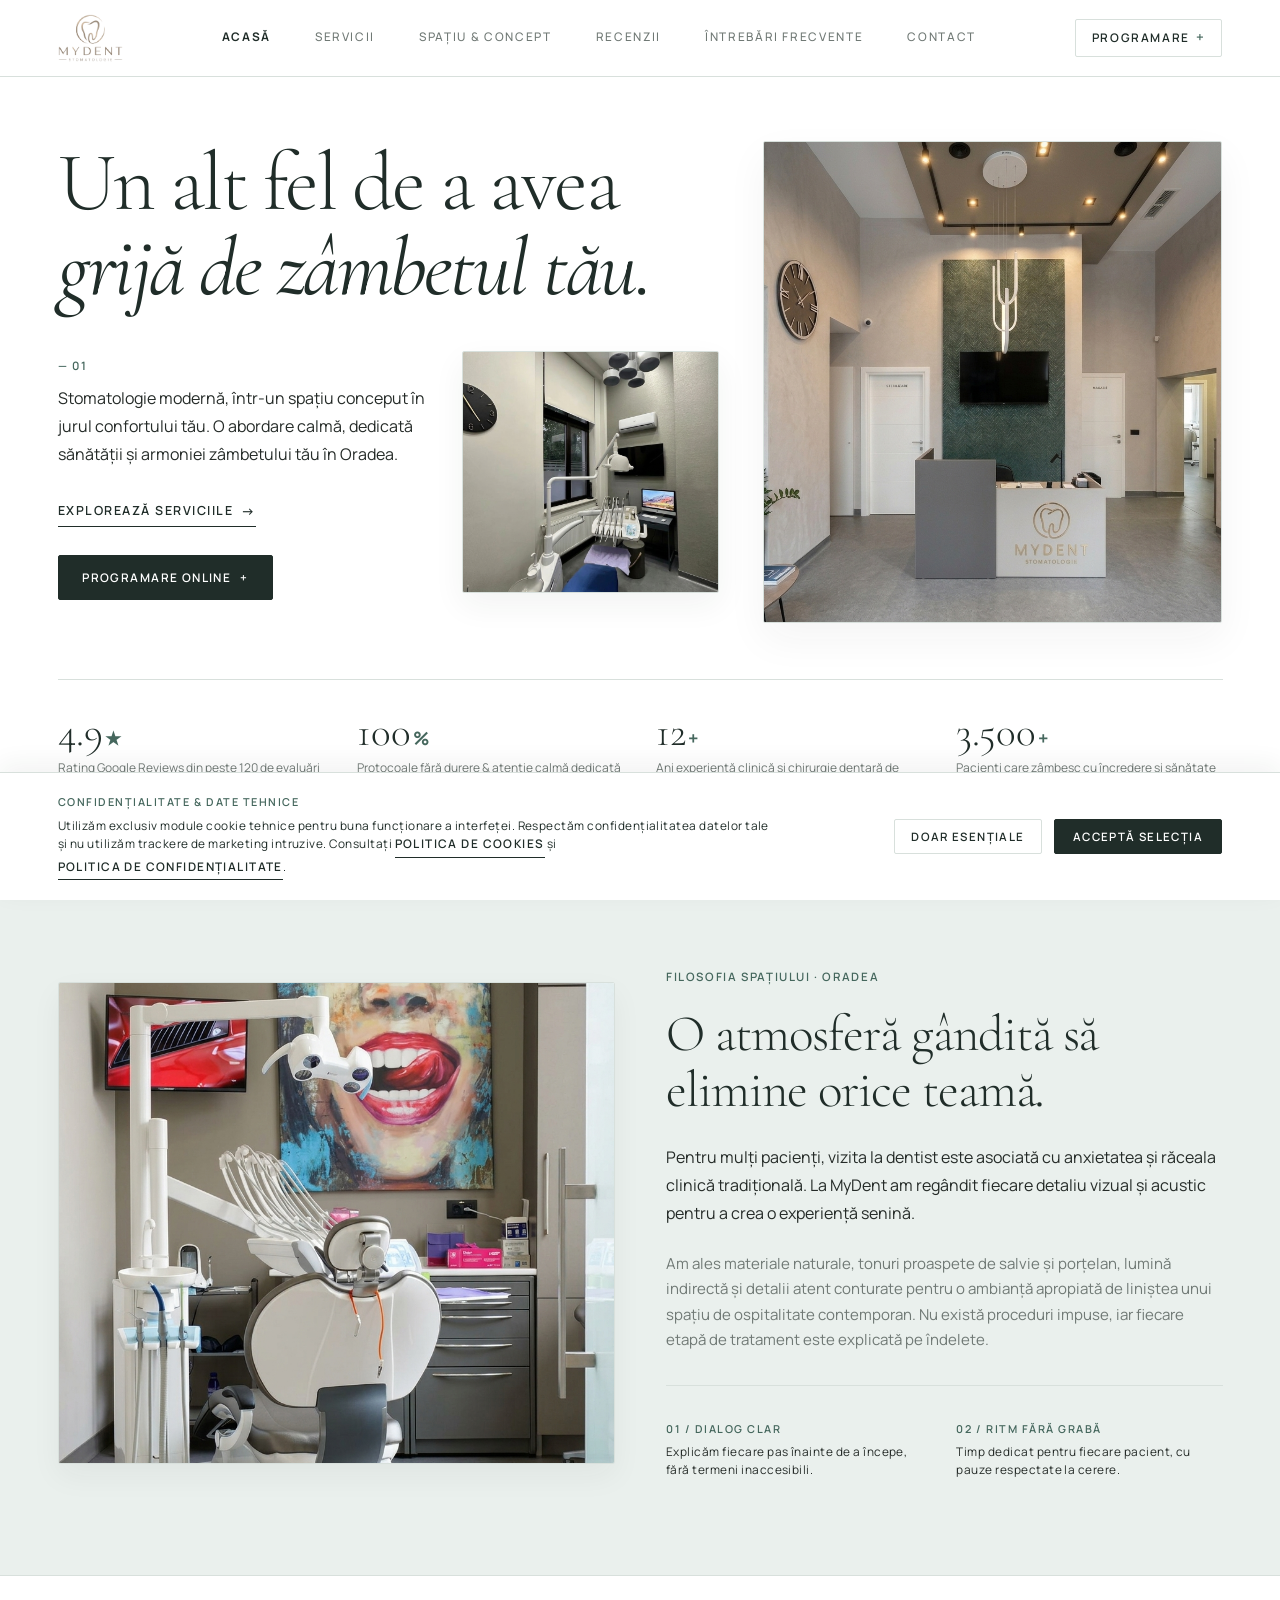
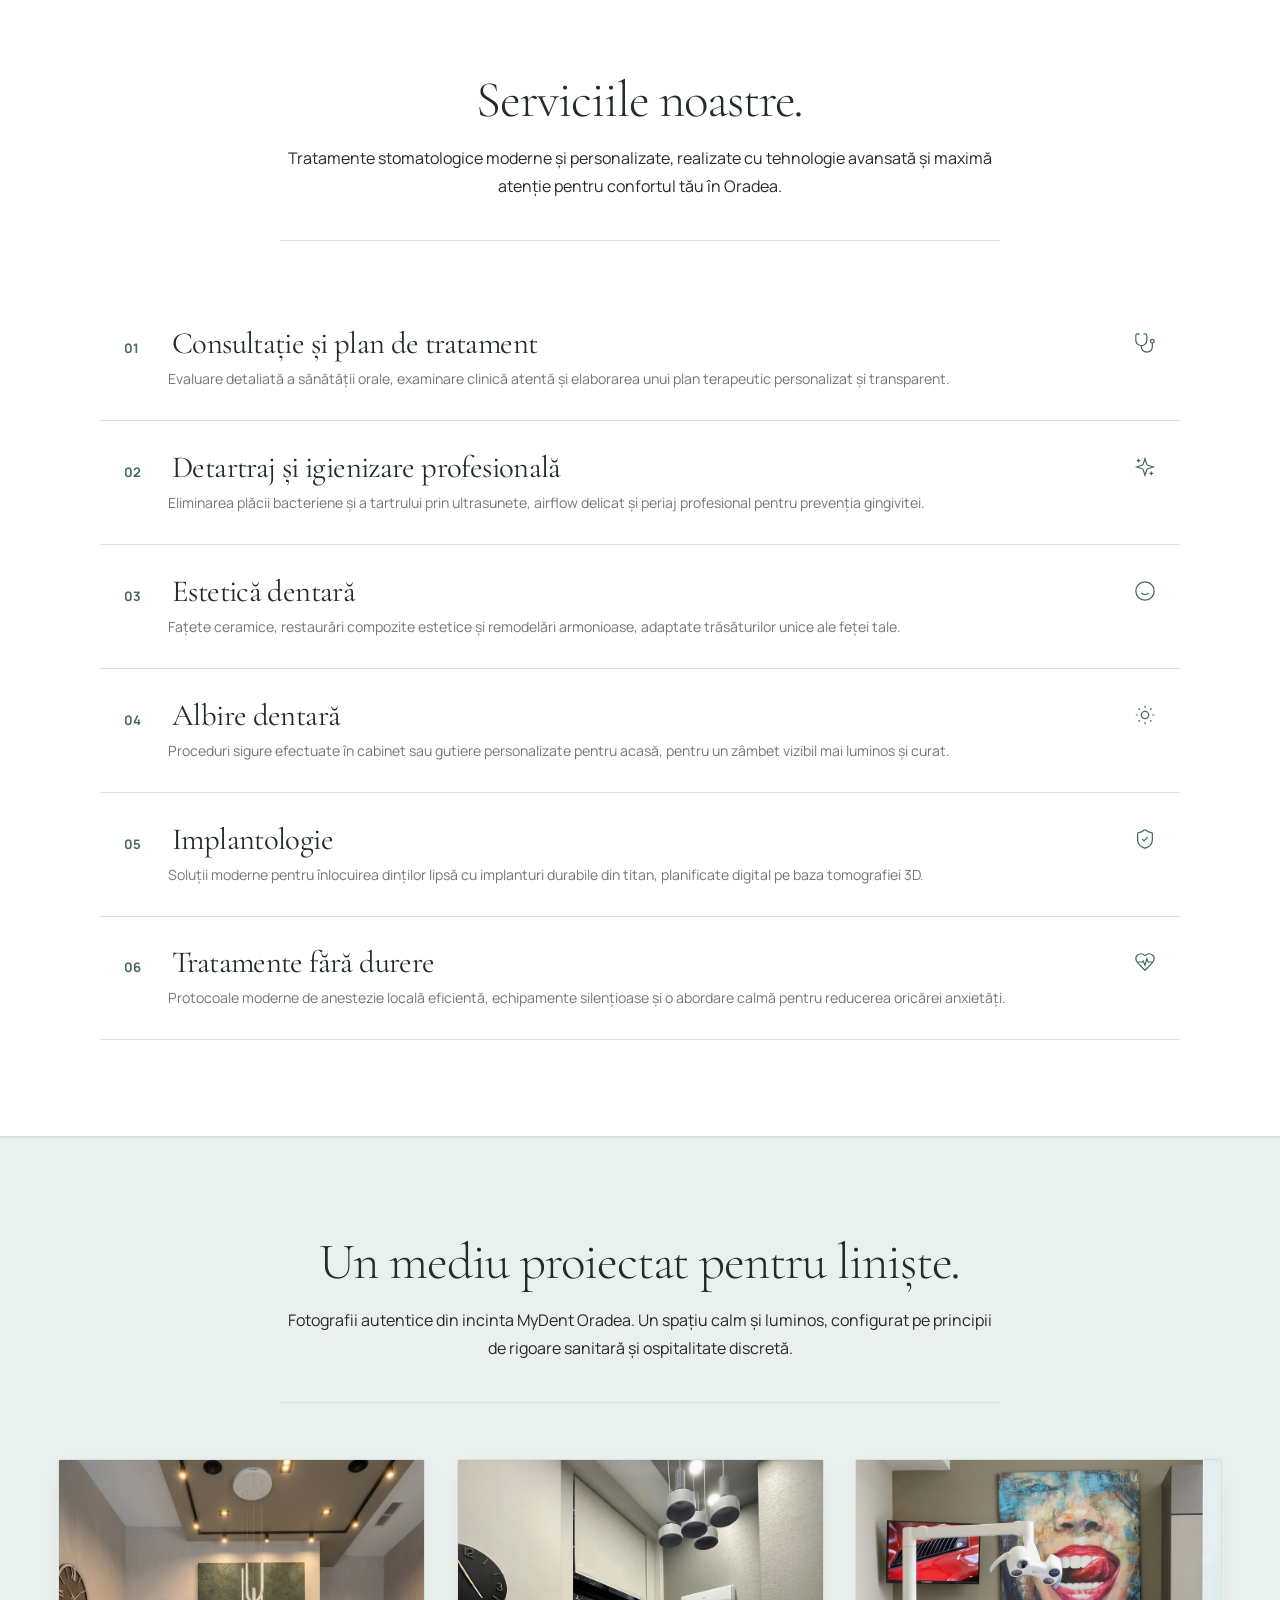
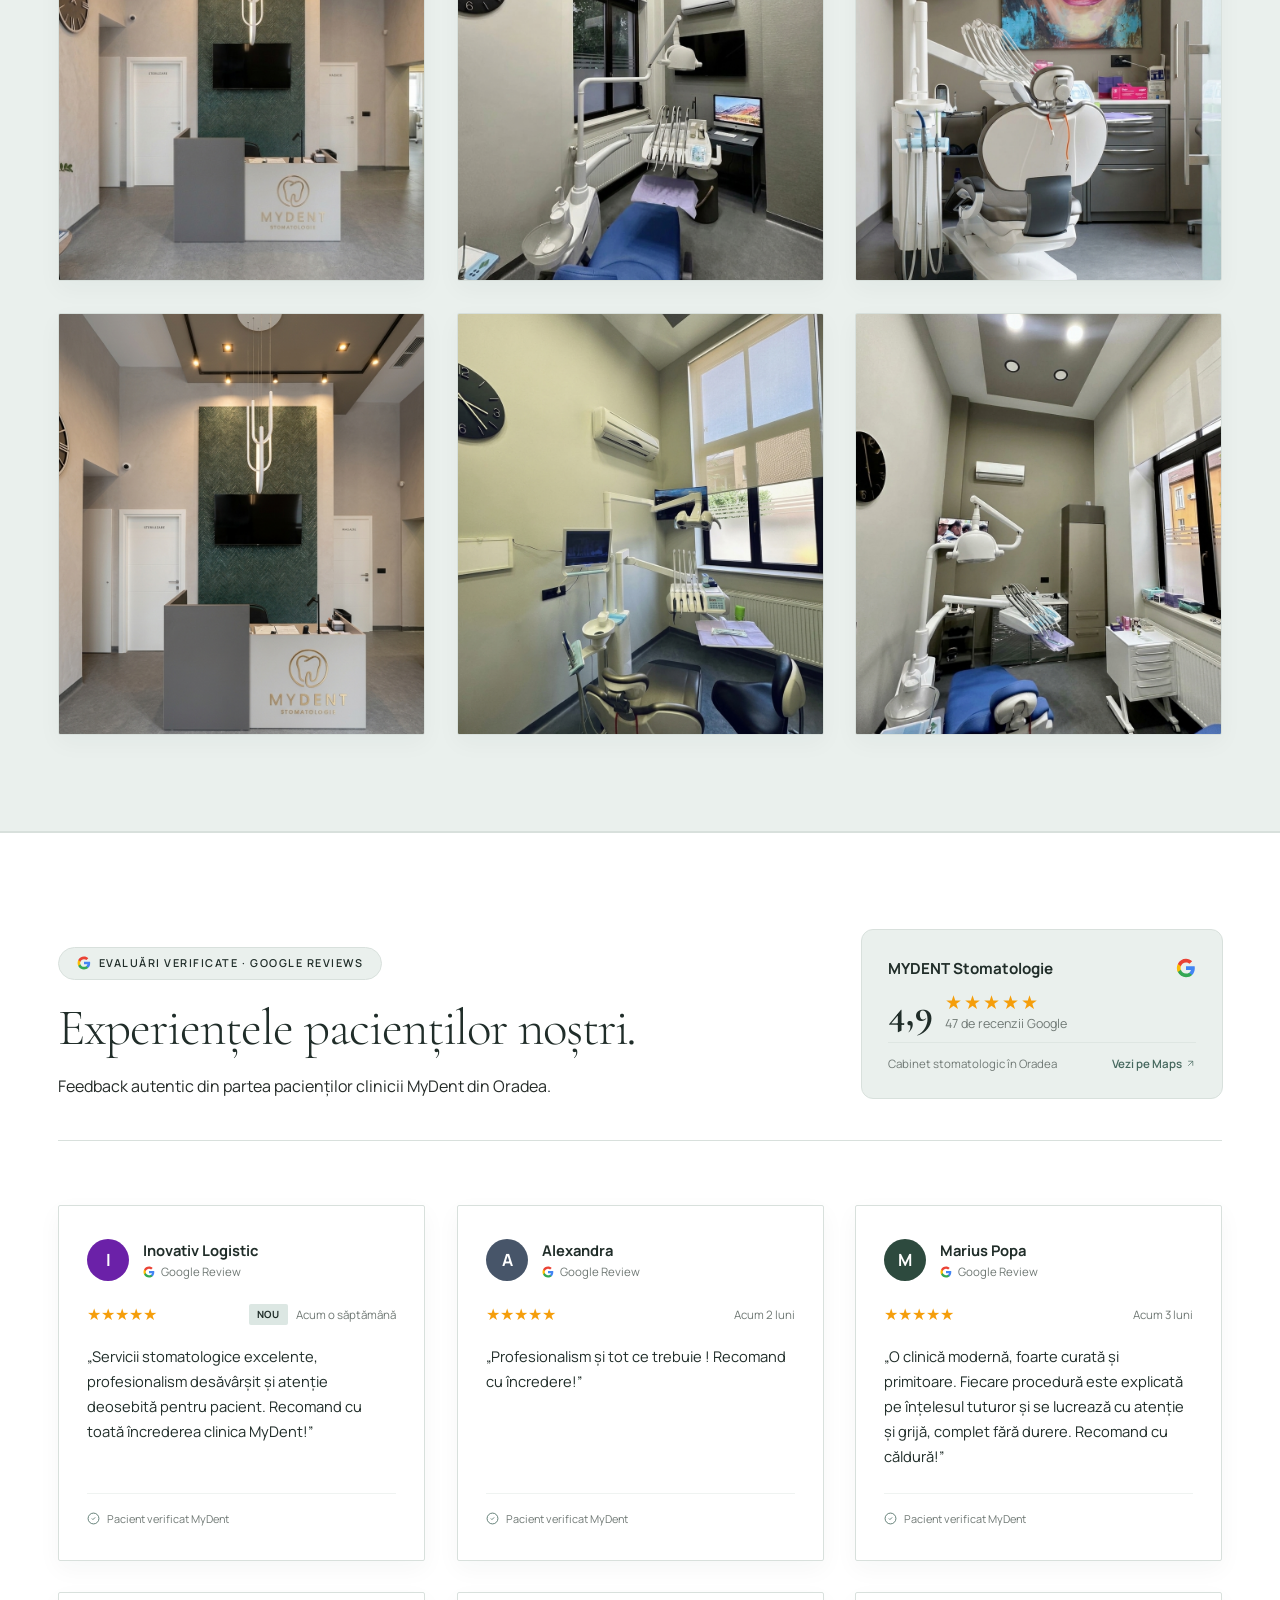
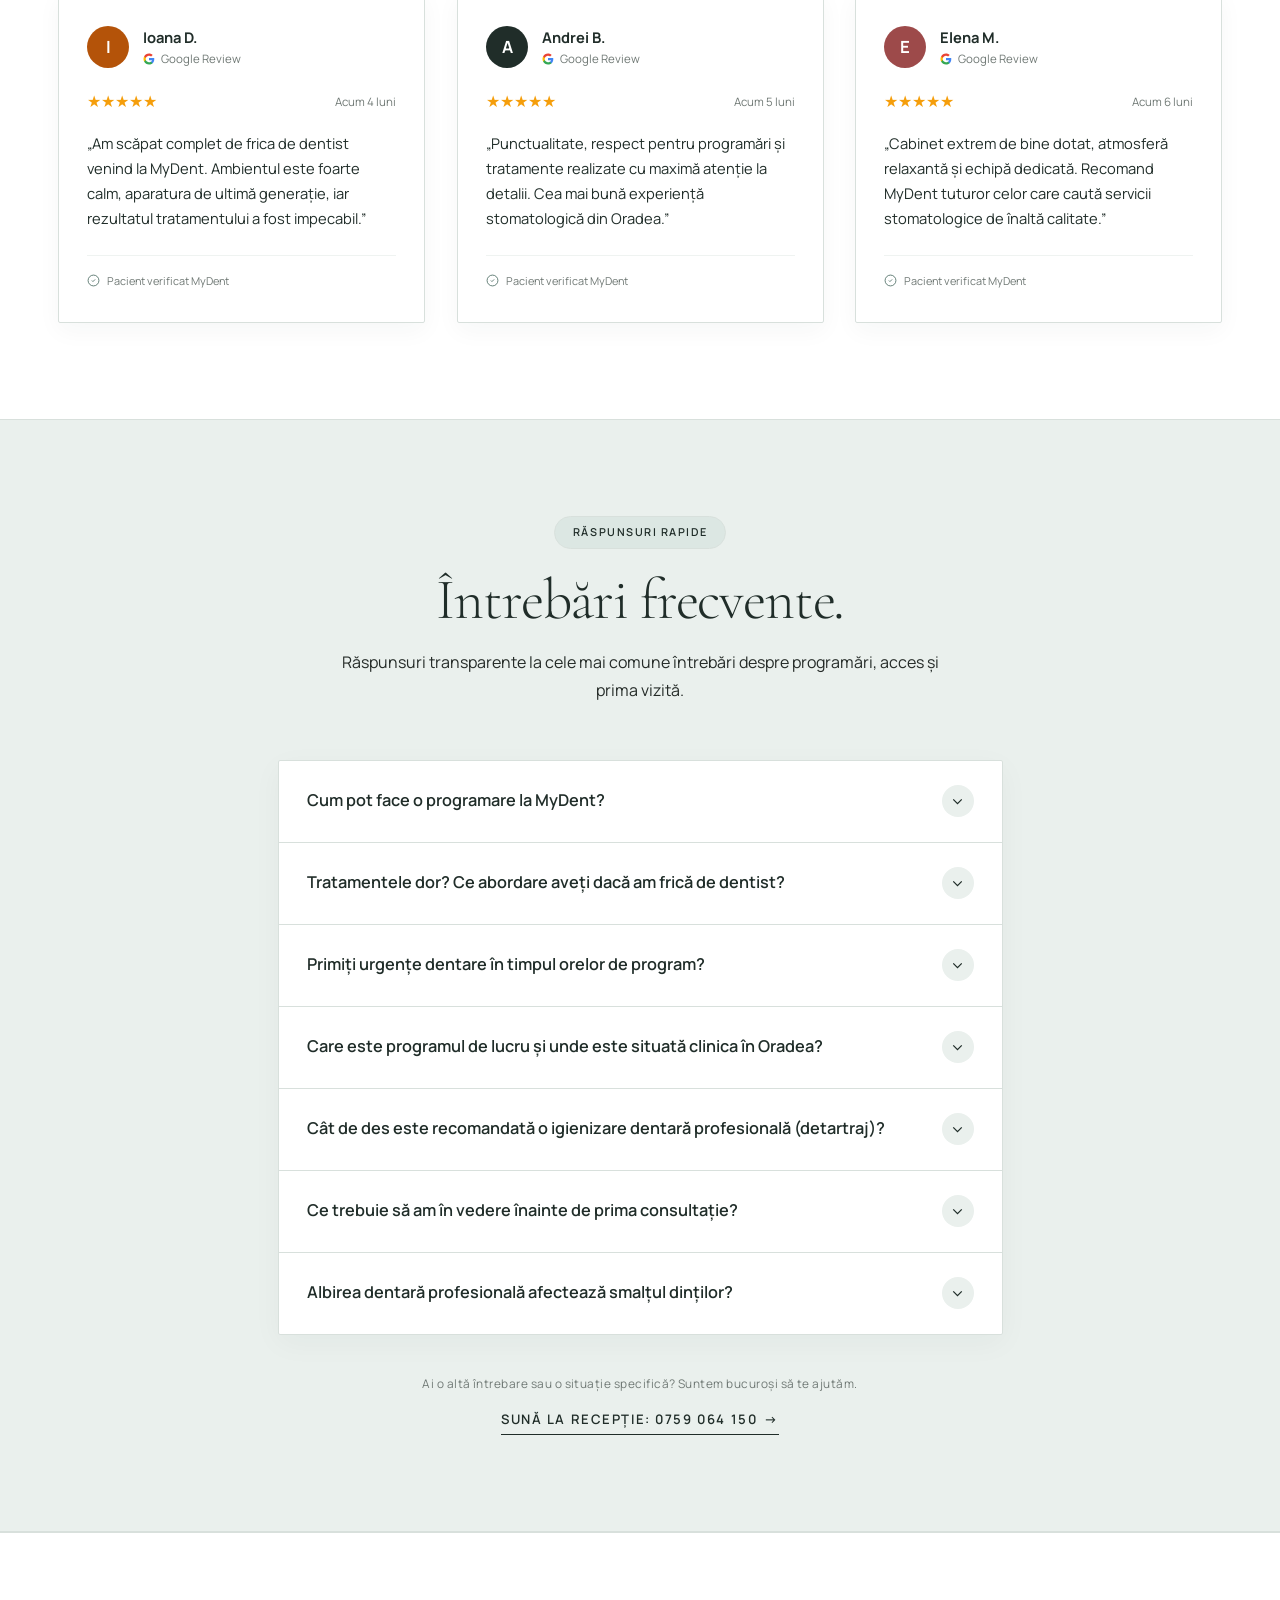
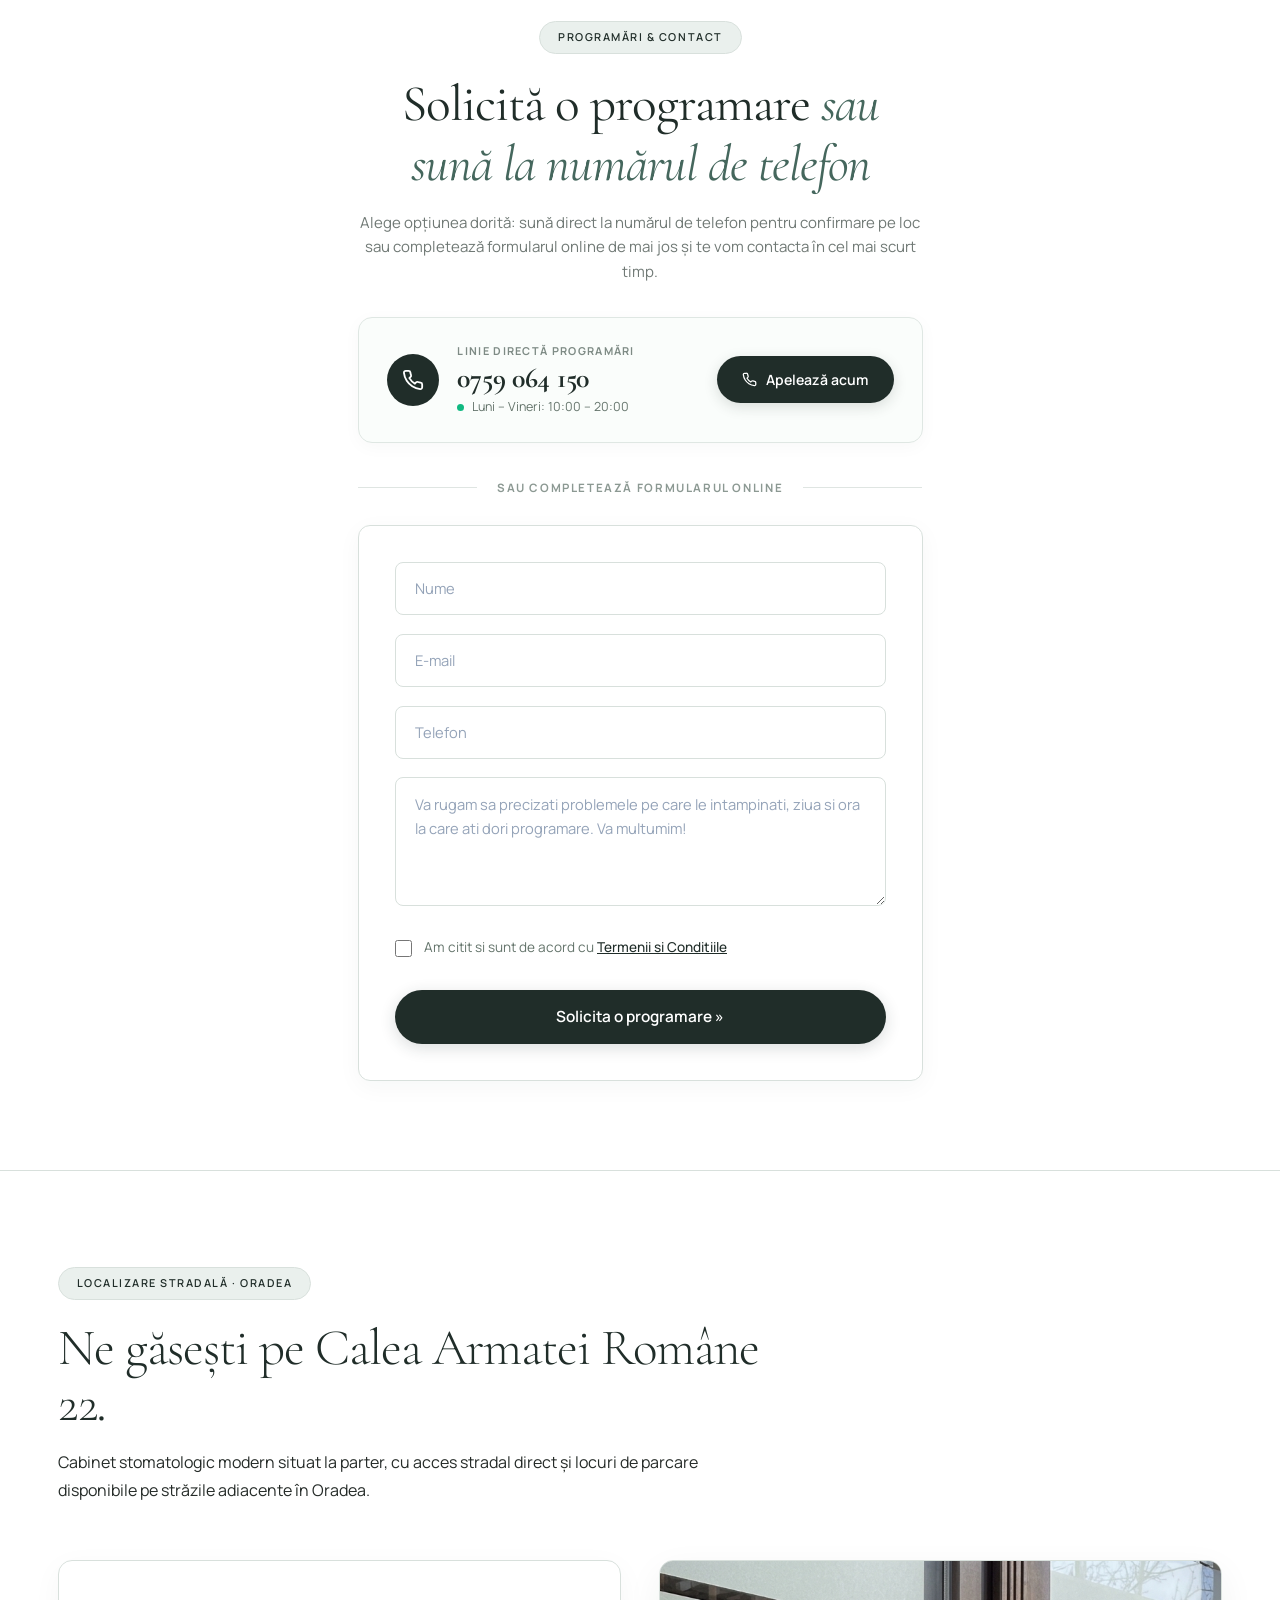
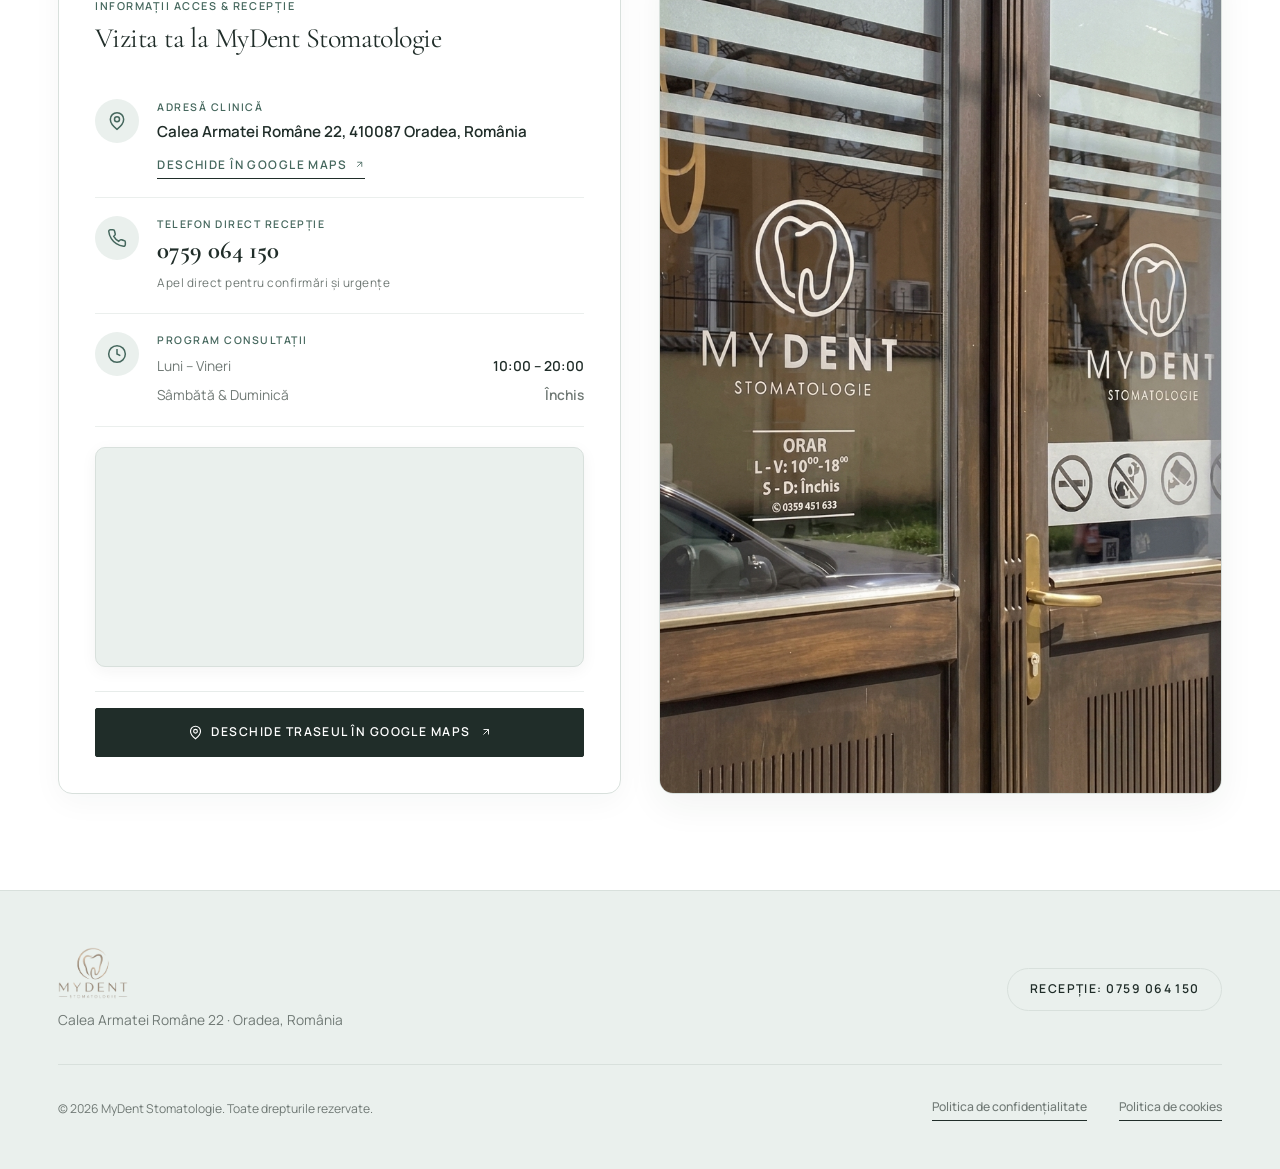
==== index.html @ 9d2255e8 "Initial commit: MyDent Stomatologie Oradea website" ====
<!DOCTYPE html>
<html lang="ro">
  <head>
    <meta charset="UTF-8" />
    <meta name="viewport" content="width=device-width, initial-scale=1.0" />
    <title>MyDent Stomatologie Oradea</title>
    <meta name="description" content="Descoperă serviciile MyDent Stomatologie din Oradea. Consultă informațiile de contact, programul de lucru și solicită o programare într-un spațiu primitor și modern." />
    <meta name="robots" content="index, follow" />
    <link rel="icon" type="image/x-icon" href="favicon.ico?v=5" />
    <link rel="icon" type="image/png" sizes="32x32" href="images/favicon.png?v=5" />
    <link rel="icon" type="image/png" sizes="16x16" href="images/favicon-16x16.png?v=5" />
    <link rel="apple-touch-icon" sizes="180x180" href="images/apple-touch-icon.png?v=5" />
    
    <!-- Open Graph / Meta -->
    <meta property="og:type" content="website" />
    <meta property="og:title" content="MyDent Stomatologie Oradea" />
    <meta property="og:description" content="Descoperă serviciile MyDent Stomatologie din Oradea. Consultă informațiile de contact, programul de lucru și solicită o programare într-un spațiu primitor și modern." />
    <meta property="og:locale" content="ro_RO" />
    <meta property="og:image" content="images/clinic/reception.jpg" />

    <!-- Google Fonts: Cormorant Garamond & Manrope -->
    <link rel="preconnect" href="https://fonts.googleapis.com" />
    <link rel="preconnect" href="https://fonts.gstatic.com" crossorigin />
    <link href="https://fonts.googleapis.com/css2?family=Cormorant+Garamond:ital,wght@0,300;0,400;0,500;0,600;0,700;1,400;1,500;1,600&family=Manrope:wght@300;400;500;600;700;800&display=swap" rel="stylesheet" />

    <!-- Stylesheet -->
    <link rel="stylesheet" href="css/style.css" />

    <!-- LocalBusiness / Dentist Structured Data -->
    <script type="application/ld+json">
    {
      "@context": "https://schema.org",
      "@type": "Dentist",
      "name": "MyDent Stomatologie",
      "description": "Cabinet stomatologic în Oradea dedicat îngrijirii atente a sănătății dentare într-un spațiu modern și primitor.",
      "image": "images/clinic/reception.jpg",
      "telephone": "+40759064150",
      "address": {
        "@type": "PostalAddress",
        "streetAddress": "Calea Armatei Române 22",
        "addressLocality": "Oradea",
        "postalCode": "410087",
        "addressCountry": "RO"
      },
      "geo": {
        "@type": "GeoCoordinates",
        "latitude": "47.0515",
        "longitude": "21.9288"
      },
      "openingHoursSpecification": [
        {
          "@type": "OpeningHoursSpecification",
          "dayOfWeek": ["Monday", "Tuesday", "Wednesday", "Thursday", "Friday"],
          "opens": "10:00",
          "closes": "18:00"
        }
      ],
      "priceRange": "$$"
    }
    </script>
  </head>
  <body>
    <!-- Site Header -->
    <header class="site-header">
      <div id="scrollProgressBar" class="scroll-progress-bar" aria-hidden="true"></div>
      <div class="container header-container">
        <!-- Logo -->
        <a href="#top" style="display: flex; align-items: center; text-decoration: none;" aria-label="MyDent Stomatologie Oradea - Acasă">
          <img src="images/mydent-logo.png" alt="MyDent Stomatologie Oradea" class="header-brand-logo" />
        </a>

        <!-- Desktop Nav -->
        <nav class="desktop-nav" aria-label="Navigare principală">
          <a href="#top" class="editorial-nav-item active">Acasă</a>
          <a href="#servicii" class="editorial-nav-item">Servicii</a>
          <a href="#concept" class="editorial-nav-item">Spațiu &amp; Concept</a>
          <a href="#recenzii" class="editorial-nav-item">Recenzii</a>
          <a href="#faq" class="editorial-nav-item">Întrebări Frecvente</a>
          <a href="#contact" class="editorial-nav-item">Contact</a>
        </nav>

        <!-- Right Header CTA & Mobile Button -->
        <div style="display: flex; align-items: center; gap: 0.85rem;">
          <a href="#programare" class="btn-nav-enquire desktop-enquire-btn">
            <span>Programare</span>
            <span style="font-size: 0.85rem; line-height: 1; color: var(--color-primary-accent);">+</span>
          </a>

          <button type="button" class="mobile-toggle" id="mobileToggleBtn" aria-expanded="false" aria-label="Deschide meniul principal">
            <svg class="icon-menu" width="20" height="20" viewBox="0 0 24 24" fill="none" stroke="currentColor" stroke-width="1.5"><line x1="4" x2="20" y1="12" y2="12"/><line x1="4" x2="20" y1="6" y2="6"/><line x1="4" x2="20" y1="18" y2="18"/></svg>
            <svg class="icon-close" width="20" height="20" viewBox="0 0 24 24" fill="none" stroke="currentColor" stroke-width="1.5" style="display: none;"><path d="M18 6 6 18"/><path d="m6 6 12 12"/></svg>
          </button>
        </div>
      </div>
    </header>

    <!-- Mobile Drawer -->
    <div class="mobile-drawer" id="mobileDrawer" role="dialog" aria-modal="true" aria-label="Meniu de navigare">
      <div style="display: flex; flex-direction: column;">
        <span class="editorial-label" style="margin-bottom: 1.5rem;">INDEX NAVIGARE · MYDENT</span>
        <a href="#top" class="mobile-drawer-link active">Acasă</a>
        <a href="#servicii" class="mobile-drawer-link">Servicii</a>
        <a href="#concept" class="mobile-drawer-link">Spațiu &amp; Concept</a>
        <a href="#recenzii" class="mobile-drawer-link">Recenzii</a>
        <a href="#faq" class="mobile-drawer-link">Întrebări Frecvente</a>
        <a href="#contact" class="mobile-drawer-link">Contact</a>
      </div>

      <div style="display: flex; flex-direction: column; gap: 1.25rem; padding-top: 2rem; border-top: 1px solid var(--color-borders);">
        <a href="#programare" class="btn-editorial-primary" style="width: 100%; text-align: center;">
          <span>Solicită o programare</span>
          <span>+</span>
        </a>

        <div style="display: flex; flex-direction: column; gap: 0.35rem; font-size: 0.82rem;">
          <div style="color: var(--color-text-secondary); text-transform: uppercase; font-size: 0.68rem; letter-spacing: 0.12em;">Recepție Oradea</div>
          <a href="tel:+40759064150" style="font-weight: 600; color: var(--color-forest-charcoal); text-decoration: none;">0759 064 150</a>
          <div style="color: var(--color-text-secondary);">Calea Armatei Române 22, 410087 Oradea, România</div>
        </div>
      </div>
    </div>

    <!-- Main Content -->
    <main>
      <!-- =========================================================================
           1. UNCONVENTIONAL EDITORIAL HERO (SAGE & PORCELAIN)
           ========================================================================= -->
      <section id="top" style="background-color: var(--color-white); position: relative; padding-top: clamp(2.5rem, 5vw, 4.5rem); padding-bottom: clamp(3.5rem, 6vw, 6rem); border-bottom: 1px solid var(--color-borders); overflow: hidden;">
        <div class="container" style="position: relative;">
          <div style="display: grid; grid-template-columns: repeat(12, 1fr); gap: clamp(1.5rem, 3.5vw, 3.5rem); align-items: start; position: relative;">
            
            <!-- Left 7 Columns -->
            <div style="grid-column: span 7; display: flex; flex-direction: column; z-index: 2;" class="hero-left-editorial reveal-init">
              <h1 class="editorial-hero-title" style="margin-bottom: 2.5rem; max-width: 720px;">
                Un alt fel de a avea<br />
                <em>grijă de zâmbetul tău.</em>
              </h1>

              <div style="display: grid; grid-template-columns: repeat(12, 1fr); gap: 2rem; align-items: start;" class="hero-lower-split">
                <div style="grid-column: span 7;" class="hero-supporting-text">
                  <div class="editorial-label" style="margin-bottom: 0.6rem;">— 01</div>
                  <p class="lead-editorial" style="margin-bottom: 2rem; font-size: 1rem; line-height: 1.75;">
                    Stomatologie modernă, într-un spațiu conceput în jurul confortului tău. O abordare calmă, dedicată sănătății și armoniei zâmbetului tău în Oradea.
                  </p>

                  <div style="display: flex; align-items: center; gap: 1.75rem; flex-wrap: wrap;">
                    <a href="#servicii" class="editorial-link">
                      <span>Explorează serviciile</span>
                      <span style="font-size: 0.85rem;">→</span>
                    </a>

                    <a href="#programare" class="btn-editorial-primary" style="font-size: 0.74rem; padding: 0.75rem 1.45rem;">
                      <span>Programare online</span>
                      <span>+</span>
                    </a>
                  </div>
                </div>

                <div style="grid-column: span 5;" class="hero-overlapping-photo">
                  <div style="border: 1px solid var(--color-borders); background-color: var(--color-white); overflow: hidden; box-shadow: 0 12px 32px rgba(32, 45, 41, 0.06); border-radius: 2px;">
                    <img src="images/clinic/treatment_pendant.jpg" alt="Detaliu arhitectural cabinet MyDent Oradea" style="width: 100%; height: 240px; object-fit: cover; display: block;" />
                  </div>
                </div>
              </div>
            </div>

            <!-- Right 5 Columns -->
            <div style="grid-column: span 5; position: relative;" class="hero-right-editorial reveal-init stagger-2">
              <div style="border: 1px solid var(--color-borders); background-color: var(--color-white); overflow: hidden; box-shadow: 0 16px 40px rgba(32, 45, 41, 0.05); border-radius: 2px;">
                <img src="images/clinic/reception.jpg" alt="Recepția reală a clinicii MyDent Stomatologie Oradea cu sigla 3D aurie" class="hero-reception-img" style="width: 100%; height: 480px; object-fit: cover; display: block;" />
              </div>
            </div>

          </div>

          <!-- Smart Live Metrics Strip -->
          <div class="hero-stats-strip reveal-init stagger-3">
            <div class="stat-item-box">
              <div class="stat-number-display">
                <span data-counter-target="4.9">0.0</span>
                <span class="stat-suffix">★</span>
              </div>
              <div class="stat-caption-text">Rating Google Reviews din peste 120 de evaluări verificate</div>
            </div>

            <div class="stat-item-box">
              <div class="stat-number-display">
                <span data-counter-target="100">0</span>
                <span class="stat-suffix">%</span>
              </div>
              <div class="stat-caption-text">Protocoale fără durere &amp; atenție calmă dedicată fiecărui pacient</div>
            </div>

            <div class="stat-item-box">
              <div class="stat-number-display">
                <span data-counter-target="12">0</span>
                <span class="stat-suffix">+</span>
              </div>
              <div class="stat-caption-text">Ani experiență clinică și chirurgie dentară de precizie</div>
            </div>

            <div class="stat-item-box">
              <div class="stat-number-display">
                <span data-counter-target="3500">0</span>
                <span class="stat-suffix">+</span>
              </div>
              <div class="stat-caption-text">Pacienți care zâmbesc cu încredere și sănătate în Oradea</div>
            </div>
          </div>
        </div>
      </section>

      <!-- =========================================================================
           2. CLINIC STORY (CONTRASTING PALE SAGE SECTION #EAF0ED)
           ========================================================================= -->
      <section id="concept" style="background-color: var(--color-sec-bg); padding: 6rem 0; border-bottom: 1px solid var(--color-borders); position: relative;">
        <div class="container">
          <div style="display: grid; grid-template-columns: repeat(12, 1fr); gap: clamp(2rem, 4vw, 4rem); align-items: center;">
            
            <!-- Left 6 Columns -->
            <div style="grid-column: span 6; position: relative;" class="story-left-img reveal-init">
              <div style="border: 1px solid var(--color-borders); background-color: var(--color-white); overflow: hidden; box-shadow: 0 12px 30px rgba(32, 45, 41, 0.05); border-radius: 2px;">
                <img src="images/clinic/treatment_art.jpg" alt="Cabinet stomatologic MyDent cu tablou pop-art și fotoliu modern" style="width: 100%; height: 480px; object-fit: cover; display: block;" />
              </div>
            </div>

            <!-- Right 6 Columns -->
            <div style="grid-column: span 6;" class="story-right-text reveal-init stagger-2">
              <span class="editorial-label" style="margin-bottom: 1.25rem; display: block;">FILOSOFIA SPAȚIULUI · ORADEA</span>
              <h2 class="headline-section" style="margin-bottom: 1.5rem; max-width: 540px;">
                O atmosferă gândită să elimine orice teamă<em>.</em>
              </h2>

              <p class="lead-editorial" style="line-height: 1.75; margin-bottom: 1.5rem; color: var(--color-text-main);">
                Pentru mulți pacienți, vizita la dentist este asociată cu anxietatea și răceala clinică tradițională. La MyDent am regândit fiecare detaliu vizual și acustic pentru a crea o experiență senină.
              </p>

              <p class="body-editorial" style="margin-bottom: 2rem;">
                Am ales materiale naturale, tonuri proaspete de salvie și porțelan, lumină indirectă și detalii atent conturate pentru o ambianță apropiată de liniștea unui spațiu de ospitalitate contemporan. Nu există proceduri impuse, iar fiecare etapă de tratament este explicată pe îndelete.
              </p>

              <div class="story-facts-grid" style="display: grid; grid-template-columns: repeat(2, 1fr); gap: 1.5rem; padding-top: 1.75rem; border-top: 1px solid var(--color-borders);">
                <div>
                  <div class="editorial-label" style="font-size: 0.68rem; margin-bottom: 0.35rem;">01 / DIALOG CLAR</div>
                  <p class="caption-editorial" style="margin: 0; color: var(--color-text-main);">Explicăm fiecare pas înainte de a începe, fără termeni inaccesibili.</p>
                </div>
                <div>
                  <div class="editorial-label" style="font-size: 0.68rem; margin-bottom: 0.35rem;">02 / RITM FĂRĂ GRABĂ</div>
                  <p class="caption-editorial" style="margin: 0; color: var(--color-text-main);">Timp dedicat pentru fiecare pacient, cu pauze respectate la cerere.</p>
                </div>
              </div>
            </div>

          </div>
        </div>
      </section>

      <!-- =========================================================================
           3. SERVICES SECTION (CONTRASTING PURE WHITE SECTION #FFFFFF)
           ========================================================================= -->
      <section id="servicii" style="background-color: var(--color-white); padding: 6rem 0; border-bottom: 1px solid var(--color-borders);">
        <div class="container">
          <div style="max-width: 720px; margin: 0 auto 3.5rem auto; textAlign: center; padding-bottom: 2.5rem; border-bottom: 1px solid var(--color-borders); text-align: center;" class="reveal-init">
            <h2 class="headline-section" style="margin-bottom: 1rem;">
              Serviciile noastre<em>.</em>
            </h2>
            <p class="lead-editorial" style="margin: 0 auto; color: var(--color-text-main);">
              Tratamente stomatologice moderne și personalizate, realizate cu tehnologie avansată și maximă atenție pentru confortul tău în Oradea.
            </p>
          </div>

          <div style="width: 100%; max-width: 1080px; margin: 0 auto; display: flex; flex-direction: column;">
            
            <!-- Service 01 -->
            <a href="#programare" onclick="selectService('Consultație și plan de tratament')" class="editorial-service-row reveal-init stagger-1">
              <div style="display: flex; align-items: center; justify-content: space-between; gap: 1rem; margin-bottom: 0.45rem;">
                <div style="display: flex; align-items: baseline; gap: clamp(0.85rem, 2vw, 1.5rem); flex-wrap: wrap;">
                  <span style="font-family: var(--font-sans); font-size: 0.82rem; font-weight: 700; color: var(--color-primary-accent); min-width: 24px;">01</span>
                  <h3 style="font-family: var(--font-serif); font-size: clamp(1.35rem, 2.4vw, 1.95rem); font-weight: 400; color: var(--color-forest-charcoal); margin: 0;">Consultație și plan de tratament</h3>
                </div>
                <div class="service-row-icon">
                  <svg width="22" height="22" viewBox="0 0 24 24" fill="none" stroke="currentColor" stroke-width="1.35"><path d="M4.8 2.3A.3.3 0 1 0 5 2H4a2 2 0 0 0-2 2v5a6 6 0 0 0 6 6v0a6 6 0 0 0 6-6V4a2 2 0 0 0-2-2h-1a.2.2 0 1 0 .3.3"/><path d="M8 15v1a6 6 0 0 0 6 6v0a6 6 0 0 0 6-6v-4"/><circle cx="20" cy="10" r="2"/></svg>
                </div>
              </div>
              <div style="padding-left: clamp(1.75rem, 3.5vw, 2.75rem);">
                <p class="body-editorial" style="font-size: clamp(0.86rem, 1.1vw, 0.94rem); line-height: 1.65; margin: 0; color: var(--color-text-secondary); max-width: 840px;">
                  Evaluare detaliată a sănătății orale, examinare clinică atentă și elaborarea unui plan terapeutic personalizat și transparent.
                </p>
              </div>
            </a>

            <!-- Service 02 -->
            <a href="#programare" onclick="selectService('Detartraj și igienizare profesională')" class="editorial-service-row reveal-init stagger-2">
              <div style="display: flex; align-items: center; justify-content: space-between; gap: 1rem; margin-bottom: 0.45rem;">
                <div style="display: flex; align-items: baseline; gap: clamp(0.85rem, 2vw, 1.5rem); flex-wrap: wrap;">
                  <span style="font-family: var(--font-sans); font-size: 0.82rem; font-weight: 700; color: var(--color-primary-accent); min-width: 24px;">02</span>
                  <h3 style="font-family: var(--font-serif); font-size: clamp(1.35rem, 2.4vw, 1.95rem); font-weight: 400; color: var(--color-forest-charcoal); margin: 0;">Detartraj și igienizare profesională</h3>
                </div>
                <div class="service-row-icon">
                  <svg width="22" height="22" viewBox="0 0 24 24" fill="none" stroke="currentColor" stroke-width="1.35"><path d="m12 3-1.912 5.813a2 2 0 0 1-1.275 1.275L3 12l5.813 1.912a2 2 0 0 1 1.275 1.275L12 21l1.912-5.813a2 2 0 0 1 1.275-1.275L21 12l-5.813-1.912a2 2 0 0 1-1.275-1.275L12 3Z"/><path d="M5 3v4"/><path d="M19 17v4"/><path d="M3 5h4"/><path d="M17 19h4"/></svg>
                </div>
              </div>
              <div style="padding-left: clamp(1.75rem, 3.5vw, 2.75rem);">
                <p class="body-editorial" style="font-size: clamp(0.86rem, 1.1vw, 0.94rem); line-height: 1.65; margin: 0; color: var(--color-text-secondary); max-width: 840px;">
                  Eliminarea plăcii bacteriene și a tartrului prin ultrasunete, airflow delicat și periaj profesional pentru prevenția gingivitei.
                </p>
              </div>
            </a>

            <!-- Service 03 -->
            <a href="#programare" onclick="selectService('Estetică dentară')" class="editorial-service-row reveal-init stagger-3">
              <div style="display: flex; align-items: center; justify-content: space-between; gap: 1rem; margin-bottom: 0.45rem;">
                <div style="display: flex; align-items: baseline; gap: clamp(0.85rem, 2vw, 1.5rem); flex-wrap: wrap;">
                  <span style="font-family: var(--font-sans); font-size: 0.82rem; font-weight: 700; color: var(--color-primary-accent); min-width: 24px;">03</span>
                  <h3 style="font-family: var(--font-serif); font-size: clamp(1.35rem, 2.4vw, 1.95rem); font-weight: 400; color: var(--color-forest-charcoal); margin: 0;">Estetică dentară</h3>
                </div>
                <div class="service-row-icon">
                  <svg width="22" height="22" viewBox="0 0 24 24" fill="none" stroke="currentColor" stroke-width="1.35"><circle cx="12" cy="12" r="10"/><path d="M8 14s1.5 2 4 2 4-2 4-2"/><line x1="9" x2="9.01" y1="9" y2="9"/><line x1="15" x2="15.01" y1="9" y2="9"/></svg>
                </div>
              </div>
              <div style="padding-left: clamp(1.75rem, 3.5vw, 2.75rem);">
                <p class="body-editorial" style="font-size: clamp(0.86rem, 1.1vw, 0.94rem); line-height: 1.65; margin: 0; color: var(--color-text-secondary); max-width: 840px;">
                  Fațete ceramice, restaurări compozite estetice și remodelări armonioase, adaptate trăsăturilor unice ale feței tale.
                </p>
              </div>
            </a>

            <!-- Service 04 -->
            <a href="#programare" onclick="selectService('Albire dentară')" class="editorial-service-row reveal-init stagger-4">
              <div style="display: flex; align-items: center; justify-content: space-between; gap: 1rem; margin-bottom: 0.45rem;">
                <div style="display: flex; align-items: baseline; gap: clamp(0.85rem, 2vw, 1.5rem); flex-wrap: wrap;">
                  <span style="font-family: var(--font-sans); font-size: 0.82rem; font-weight: 700; color: var(--color-primary-accent); min-width: 24px;">04</span>
                  <h3 style="font-family: var(--font-serif); font-size: clamp(1.35rem, 2.4vw, 1.95rem); font-weight: 400; color: var(--color-forest-charcoal); margin: 0;">Albire dentară</h3>
                </div>
                <div class="service-row-icon">
                  <svg width="22" height="22" viewBox="0 0 24 24" fill="none" stroke="currentColor" stroke-width="1.35"><circle cx="12" cy="12" r="4"/><path d="M12 2v2"/><path d="M12 20v2"/><path d="m4.93 4.93 1.41 1.41"/><path d="m17.66 17.66 1.41 1.41"/><path d="M2 12h2"/><path d="M20 12h2"/><path d="m6.34 17.66-1.41 1.41"/><path d="m19.07 4.93-1.41 1.41"/></svg>
                </div>
              </div>
              <div style="padding-left: clamp(1.75rem, 3.5vw, 2.75rem);">
                <p class="body-editorial" style="font-size: clamp(0.86rem, 1.1vw, 0.94rem); line-height: 1.65; margin: 0; color: var(--color-text-secondary); max-width: 840px;">
                  Proceduri sigure efectuate în cabinet sau gutiere personalizate pentru acasă, pentru un zâmbet vizibil mai luminos și curat.
                </p>
              </div>
            </a>

            <!-- Service 05 -->
            <a href="#programare" onclick="selectService('Implantologie')" class="editorial-service-row reveal-init stagger-5">
              <div style="display: flex; align-items: center; justify-content: space-between; gap: 1rem; margin-bottom: 0.45rem;">
                <div style="display: flex; align-items: baseline; gap: clamp(0.85rem, 2vw, 1.5rem); flex-wrap: wrap;">
                  <span style="font-family: var(--font-sans); font-size: 0.82rem; font-weight: 700; color: var(--color-primary-accent); min-width: 24px;">05</span>
                  <h3 style="font-family: var(--font-serif); font-size: clamp(1.35rem, 2.4vw, 1.95rem); font-weight: 400; color: var(--color-forest-charcoal); margin: 0;">Implantologie</h3>
                </div>
                <div class="service-row-icon">
                  <svg width="22" height="22" viewBox="0 0 24 24" fill="none" stroke="currentColor" stroke-width="1.35"><path d="M20 13c0 5-3.5 7.5-7.66 8.95a1 1 0 0 1-.67-.01C7.5 20.5 4 18 4 13V6a1 1 0 0 1 1-1c2 0 4.5-1.2 6.24-2.72a1.17 1.17 0 0 1 1.52 0C14.51 3.81 17 5 19 5a1 1 0 0 1 1 1z"/><path d="m9 12 2 2 4-4"/></svg>
                </div>
              </div>
              <div style="padding-left: clamp(1.75rem, 3.5vw, 2.75rem);">
                <p class="body-editorial" style="font-size: clamp(0.86rem, 1.1vw, 0.94rem); line-height: 1.65; margin: 0; color: var(--color-text-secondary); max-width: 840px;">
                  Soluții moderne pentru înlocuirea dinților lipsă cu implanturi durabile din titan, planificate digital pe baza tomografiei 3D.
                </p>
              </div>
            </a>

            <!-- Service 06 -->
            <a href="#programare" onclick="selectService('Tratamente fără durere')" class="editorial-service-row reveal-init stagger-6">
              <div style="display: flex; align-items: center; justify-content: space-between; gap: 1rem; margin-bottom: 0.45rem;">
                <div style="display: flex; align-items: baseline; gap: clamp(0.85rem, 2vw, 1.5rem); flex-wrap: wrap;">
                  <span style="font-family: var(--font-sans); font-size: 0.82rem; font-weight: 700; color: var(--color-primary-accent); min-width: 24px;">06</span>
                  <h3 style="font-family: var(--font-serif); font-size: clamp(1.35rem, 2.4vw, 1.95rem); font-weight: 400; color: var(--color-forest-charcoal); margin: 0;">Tratamente fără durere</h3>
                </div>
                <div class="service-row-icon">
                  <svg width="22" height="22" viewBox="0 0 24 24" fill="none" stroke="currentColor" stroke-width="1.35"><path d="M19 14c1.49-1.46 3-3.21 3-5.5A5.5 5.5 0 0 0 16.5 3c-1.76 0-3 .5-4.5 2-1.5-1.5-2.74-2-4.5-2A5.5 5.5 0 0 0 2 8.5c0 2.3 1.5 4.05 3 5.5l7 7Z"/><path d="M3.22 12H9.5l.5-1 2 4.5 2-7 1.5 3.5h5.27"/></svg>
                </div>
              </div>
              <div style="padding-left: clamp(1.75rem, 3.5vw, 2.75rem);">
                <p class="body-editorial" style="font-size: clamp(0.86rem, 1.1vw, 0.94rem); line-height: 1.65; margin: 0; color: var(--color-text-secondary); max-width: 840px;">
                  Protocoale moderne de anestezie locală eficientă, echipamente silențioase și o abordare calmă pentru reducerea oricărei anxietăți.
                </p>
              </div>
            </a>

          </div>
        </div>
      </section>

      <!-- =========================================================================
           4. ARCHITECTURAL GALLERY CATALOG
           ========================================================================= -->
      <section id="galerie" style="background-color: var(--color-sec-bg); padding: 6rem 0; border-top: 1px solid var(--color-borders); border-bottom: 1px solid var(--color-borders);">
        <div class="container">
          <div style="max-width: 720px; margin: 0 auto 3.5rem auto; text-align: center; padding-bottom: 2.5rem; border-bottom: 1px solid var(--color-borders);" class="reveal-init">
            <h2 class="headline-section" style="margin-bottom: 1rem;">
              Un mediu proiectat pentru liniște<em>.</em>
            </h2>
            <p class="lead-editorial" style="margin: 0 auto; color: var(--color-text-main);">
              Fotografii autentice din incinta MyDent Oradea. Un spațiu calm și luminos, configurat pe principii de rigoare sanitară și ospitalitate discretă.
            </p>
          </div>

          <div style="display: grid; grid-template-columns: repeat(12, 1fr); gap: 2rem;">
            <!-- Gal 1 -->
            <div class="gallery-editorial-card reveal-init stagger-1" tabindex="0" role="button" aria-label="Vezi Recepția MyDent & Logo 3D">
              <div style="position: relative; width: 100%; height: 420px; overflow: hidden; background-color: var(--color-soft-sage);">
                <img src="images/clinic/reception.jpg" alt="Recepția reală a clinicii MyDent Stomatologie Oradea cu sigla 3D aurie și candelabru sculptural" class="gallery-editorial-img" loading="lazy" />
                <div class="gallery-zoom-badge">
                  <svg width="12" height="12" viewBox="0 0 24 24" fill="none" stroke="currentColor" stroke-width="2"><circle cx="11" cy="11" r="8"/><path d="m21 21-4.35-4.35"/></svg>
                  <span>Zoom Foto</span>
                </div>
              </div>
            </div>

            <!-- Gal 2 -->
            <div class="gallery-editorial-card reveal-init stagger-2" tabindex="0" role="button" aria-label="Vezi Cabinet de tratament & lumină naturală">
              <div style="position: relative; width: 100%; height: 420px; overflow: hidden; background-color: var(--color-soft-sage);">
                <img src="images/clinic/treatment_pendant.jpg" alt="Cabinetul real de tratament MyDent cu scaun ergonomic albastru, lustre cilindrice și iMac" class="gallery-editorial-img" loading="lazy" />
                <div class="gallery-zoom-badge">
                  <svg width="12" height="12" viewBox="0 0 24 24" fill="none" stroke="currentColor" stroke-width="2"><circle cx="11" cy="11" r="8"/><path d="m21 21-4.35-4.35"/></svg>
                  <span>Zoom Foto</span>
                </div>
              </div>
            </div>

            <!-- Gal 3 -->
            <div class="gallery-editorial-card reveal-init stagger-3" tabindex="0" role="button" aria-label="Vezi Ambianță creativă & unit stomatologic">
              <div style="position: relative; width: 100%; height: 420px; overflow: hidden; background-color: var(--color-soft-sage);">
                <img src="images/clinic/treatment_art.jpg" alt="Cabinet stomatologic MyDent cu tablou pop-art și echipament dentar modern" class="gallery-editorial-img" loading="lazy" />
                <div class="gallery-zoom-badge">
                  <svg width="12" height="12" viewBox="0 0 24 24" fill="none" stroke="currentColor" stroke-width="2"><circle cx="11" cy="11" r="8"/><path d="m21 21-4.35-4.35"/></svg>
                  <span>Zoom Foto</span>
                </div>
              </div>
            </div>

            <!-- Gal 4 -->
            <div class="gallery-editorial-card reveal-init stagger-4" tabindex="0" role="button" aria-label="Vezi Biroul recepției & acces sterilizare">
              <div style="position: relative; width: 100%; height: 420px; overflow: hidden; background-color: var(--color-soft-sage);">
                <img src="images/clinic/reception_desk.jpg" alt="Perspectivă detaliată asupra recepției MyDent și a zonei de sterilizare" class="gallery-editorial-img" loading="lazy" />
                <div class="gallery-zoom-badge">
                  <svg width="12" height="12" viewBox="0 0 24 24" fill="none" stroke="currentColor" stroke-width="2"><circle cx="11" cy="11" r="8"/><path d="m21 21-4.35-4.35"/></svg>
                  <span>Zoom Foto</span>
                </div>
              </div>
            </div>

            <!-- Gal 5 -->
            <div class="gallery-editorial-card reveal-init stagger-5" tabindex="0" role="button" aria-label="Vezi Unitate modernă de tratament & monitor digital">
              <div style="position: relative; width: 100%; height: 420px; overflow: hidden; background-color: var(--color-soft-sage);">
                <img src="images/clinic/treatment_unit.jpg" alt="Unitate dentară cu monitor digital și instrumente profesionale la MyDent" class="gallery-editorial-img" loading="lazy" />
                <div class="gallery-zoom-badge">
                  <svg width="12" height="12" viewBox="0 0 24 24" fill="none" stroke="currentColor" stroke-width="2"><circle cx="11" cy="11" r="8"/><path d="m21 21-4.35-4.35"/></svg>
                  <span>Zoom Foto</span>
                </div>
              </div>
            </div>

            <!-- Gal 6 -->
            <div class="gallery-editorial-card reveal-init stagger-6" tabindex="0" role="button" aria-label="Vezi Cabinet stomatologic generos">
              <div style="position: relative; width: 100%; height: 420px; overflow: hidden; background-color: var(--color-soft-sage);">
                <img src="images/clinic/treatment_wide.jpg" alt="Cabinetul spațios MyDent cu tavane înalte și mobilier medical integrat" class="gallery-editorial-img" loading="lazy" style="object-position: center 65%;" />
                <div class="gallery-zoom-badge">
                  <svg width="12" height="12" viewBox="0 0 24 24" fill="none" stroke="currentColor" stroke-width="2"><circle cx="11" cy="11" r="8"/><path d="m21 21-4.35-4.35"/></svg>
                  <span>Zoom Foto</span>
                </div>
              </div>
            </div>
          </div>
        </div>
      </section>

      <!-- Lightbox Modal -->
      <div id="lightboxModal" class="lightbox-modal" role="dialog" aria-modal="true" aria-label="Vizualizator catalog imagini">
        <div style="position: absolute; top: 1.75rem; right: 2.5rem; display: flex; align-items: center; gap: 1.5rem; z-index: 1010;">
          <span id="lightboxCounter" style="font-family: var(--font-sans); font-size: 0.74rem; color: rgba(255, 255, 255, 0.75); letter-spacing: 0.12em;">1 / 6</span>
          <button type="button" id="lightboxCloseBtn" class="lightbox-close-btn" style="width: 42px; height: 42px;" aria-label="Închide vizualizatorul">
            <svg width="18" height="18" viewBox="0 0 24 24" fill="none" stroke="currentColor" stroke-width="1.5"><path d="M18 6 6 18"/><path d="m6 6 12 12"/></svg>
          </button>
        </div>

        <button type="button" id="lightboxPrevBtn" class="lightbox-nav-btn lightbox-prev-btn" style="position: absolute; left: 2rem; width: 48px; height: 48px; z-index: 1010;" aria-label="Imaginea anterioară">
          <svg width="20" height="20" viewBox="0 0 24 24" fill="none" stroke="currentColor" stroke-width="1.5" style="transform: rotate(180deg);"><path d="m9 18 6-6-6-6"/></svg>
        </button>

        <div class="lightbox-backdrop-target" style="max-width: 1200px; max-height: 88vh; display: flex; align-items: center; justify-content: center;">
          <img id="lightboxImg" src="images/clinic/reception.jpg" alt="Detaliu MyDent" style="max-width: 100%; max-height: 85vh; object-fit: contain; border-radius: 2px; border: 1px solid rgba(255, 255, 255, 0.15); box-shadow: 0 20px 50px rgba(0, 0, 0, 0.45);" />
        </div>

        <button type="button" id="lightboxNextBtn" class="lightbox-nav-btn lightbox-next-btn" style="position: absolute; right: 2rem; width: 48px; height: 48px; z-index: 1010;" aria-label="Imaginea următoare">
          <svg width="20" height="20" viewBox="0 0 24 24" fill="none" stroke="currentColor" stroke-width="1.5"><path d="m9 18 6-6-6-6"/></svg>
        </button>
      </div>

      <!-- =========================================================================
           5. REAL GOOGLE REVIEWS & 4.9 RATING
           ========================================================================= -->
      <section id="recenzii" style="background-color: var(--color-white); padding: 6rem 0; border-top: 1px solid var(--color-borders);">
        <div class="container">
          <div class="reviews-header-grid" style="display: grid; grid-template-columns: repeat(12, 1fr); gap: 2.5rem; align-items: end; margin-bottom: 4rem; padding-bottom: 2.5rem; border-bottom: 1px solid var(--color-borders);">
            <div style="grid-column: span 8;" class="reviews-header-left reveal-init">
              <div style="display: inline-flex; align-items: center; gap: 0.5rem; background-color: var(--color-sec-bg); border: 1px solid var(--color-borders); padding: 0.4rem 1.1rem; border-radius: 999px; font-size: 0.68rem; font-weight: 600; letter-spacing: 0.14em; text-transform: uppercase; color: var(--color-forest-charcoal); margin-bottom: 1.25rem;">
                <svg width="14" height="14" viewBox="0 0 24 24"><path d="M22.56 12.25c0-.78-.07-1.53-.2-2.25H12v4.26h5.92c-.26 1.37-1.04 2.53-2.21 3.31v2.77h3.57c2.08-1.92 3.28-4.74 3.28-8.09z" fill="#4285F4"/><path d="M12 23c2.97 0 5.46-.98 7.28-2.66l-3.57-2.77c-.98.66-2.23 1.06-3.71 1.06-2.86 0-5.29-1.93-6.16-4.53H2.18v2.84C3.99 20.53 7.7 23 12 23z" fill="#34A853"/><path d="M5.84 14.09c-.22-.66-.35-1.36-.35-2.09s.13-1.43.35-2.09V7.06H2.18C1.43 8.55 1 10.22 1 12s.43 3.45 1.18 4.94l2.85-2.22.81-.63z" fill="#FBBC05"/><path d="M12 5.38c1.62 0 3.06.56 4.21 1.64l3.15-3.15C17.45 2.09 14.97 1 12 1 7.7 1 3.99 3.47 2.18 7.06l3.66 2.84c.87-2.6 3.3-4.52 6.16-4.52z" fill="#EA4335"/></svg>
                <span>EVALUĂRI VERIFICATE · GOOGLE REVIEWS</span>
              </div>
              <h2 class="headline-section" style="margin-bottom: 1rem;">
                Experiențele pacienților noștri<em>.</em>
              </h2>
              <p class="lead-editorial" style="margin: 0; color: var(--color-text-main);">
                Feedback autentic din partea pacienților clinicii MyDent din Oradea.
              </p>
            </div>

            <div style="grid-column: span 4;" class="reviews-header-right reveal-init">
              <a href="https://www.google.com/maps/search/?api=1&query=Calea+Armatei+Rom%C3%A2ne+22,+410087+Oradea,+Rom%C3%A2nia" target="_blank" rel="noopener noreferrer" class="google-rating-card">
                <div style="display: flex; align-items: center; justify-content: space-between; margin-bottom: 0.75rem;">
                  <span style="font-weight: 700; font-size: 0.95rem; color: var(--color-forest-charcoal);">MYDENT Stomatologie</span>
                  <svg width="20" height="20" viewBox="0 0 24 24"><path d="M22.56 12.25c0-.78-.07-1.53-.2-2.25H12v4.26h5.92c-.26 1.37-1.04 2.53-2.21 3.31v2.77h3.57c2.08-1.92 3.28-4.74 3.28-8.09z" fill="#4285F4"/><path d="M12 23c2.97 0 5.46-.98 7.28-2.66l-3.57-2.77c-.98.66-2.23 1.06-3.71 1.06-2.86 0-5.29-1.93-6.16-4.53H2.18v2.84C3.99 20.53 7.7 23 12 23z" fill="#34A853"/><path d="M5.84 14.09c-.22-.66-.35-1.36-.35-2.09s.13-1.43.35-2.09V7.06H2.18C1.43 8.55 1 10.22 1 12s.43 3.45 1.18 4.94l2.85-2.22.81-.63z" fill="#FBBC05"/><path d="M12 5.38c1.62 0 3.06.56 4.21 1.64l3.15-3.15C17.45 2.09 14.97 1 12 1 7.7 1 3.99 3.47 2.18 7.06l3.66 2.84c.87-2.6 3.3-4.52 6.16-4.52z" fill="#EA4335"/></svg>
                </div>
                <div style="display: flex; align-items: center; gap: 0.75rem; margin-bottom: 0.5rem;">
                  <span style="font-family: var(--font-serif); font-size: 2.4rem; font-weight: 700; line-height: 1; color: var(--color-forest-charcoal);">4,9</span>
                  <div style="display: flex; flex-direction: column;">
                    <div style="display: flex; color: #F59E0B; gap: 2px;">
                      <span style="font-size: 1.2rem; line-height: 1;">★</span>
                      <span style="font-size: 1.2rem; line-height: 1;">★</span>
                      <span style="font-size: 1.2rem; line-height: 1;">★</span>
                      <span style="font-size: 1.2rem; line-height: 1;">★</span>
                      <span style="font-size: 1.2rem; line-height: 1;">★</span>
                    </div>
                    <span style="font-size: 0.78rem; color: var(--color-text-secondary); margin-top: 2px;">47 de recenzii Google</span>
                  </div>
                </div>
                <div style="display: flex; align-items: center; justify-content: space-between; border-top: 1px solid rgba(216, 224, 220, 0.6); padding-top: 0.65rem; margin-top: 0.4rem; flex-wrap: wrap; gap: 0.45rem;">
                  <span style="font-size: 0.72rem; color: var(--color-text-secondary);">Cabinet stomatologic în Oradea</span>
                  <span style="font-size: 0.72rem; font-weight: 600; color: var(--color-primary-accent); display: flex; align-items: center; gap: 3px; white-space: nowrap;">
                    Vezi pe Maps <svg width="11" height="11" viewBox="0 0 24 24" fill="none" stroke="currentColor" stroke-width="1.5"><path d="M7 7h10v10"/><path d="M7 17 17 7"/></svg>
                  </span>
                </div>
              </a>
            </div>
          </div>

          <!-- Reviews Grid -->
          <div class="reviews-cards-grid" style="display: grid; grid-template-columns: repeat(12, 1fr); gap: 2rem;">
            <!-- Rev 1 -->
            <div class="review-editorial-card reveal-init stagger-1">
              <div>
                <div style="display: flex; align-items: center; gap: 0.9rem; margin-bottom: 1.25rem;">
                  <div style="width: 42px; height: 42px; border-radius: 50%; background-color: #6B21A8; color: #FFFFFF; display: flex; align-items: center; justify-content: center; font-size: 1.05rem; font-weight: 700; flex-shrink: 0;">I</div>
                  <div style="flex-grow: 1; min-width: 0;">
                    <div style="font-weight: 700; font-size: 0.92rem; color: var(--color-forest-charcoal); white-space: nowrap; overflow: hidden; text-overflow: ellipsis;">Inovativ Logistic</div>
                    <div style="display: flex; align-items: center; gap: 0.35rem; font-size: 0.72rem; color: var(--color-text-secondary);">
                      <svg width="12" height="12" viewBox="0 0 24 24"><path d="M22.56 12.25c0-.78-.07-1.53-.2-2.25H12v4.26h5.92c-.26 1.37-1.04 2.53-2.21 3.31v2.77h3.57c2.08-1.92 3.28-4.74 3.28-8.09z" fill="#4285F4"/><path d="M12 23c2.97 0 5.46-.98 7.28-2.66l-3.57-2.77c-.98.66-2.23 1.06-3.71 1.06-2.86 0-5.29-1.93-6.16-4.53H2.18v2.84C3.99 20.53 7.7 23 12 23z" fill="#34A853"/><path d="M5.84 14.09c-.22-.66-.35-1.36-.35-2.09s.13-1.43.35-2.09V7.06H2.18C1.43 8.55 1 10.22 1 12s.43 3.45 1.18 4.94l2.85-2.22.81-.63z" fill="#FBBC05"/><path d="M12 5.38c1.62 0 3.06.56 4.21 1.64l3.15-3.15C17.45 2.09 14.97 1 12 1 7.7 1 3.99 3.47 2.18 7.06l3.66 2.84c.87-2.6 3.3-4.52 6.16-4.52z" fill="#EA4335"/></svg>
                      <span>Google Review</span>
                    </div>
                  </div>
                </div>
                <div style="display: flex; align-items: center; justify-content: space-between; margin-bottom: 1rem;">
                  <div style="display: flex; color: #F59E0B; gap: 1px;">★★★★★</div>
                  <div style="display: flex; align-items: center; gap: 0.5rem;">
                    <span style="background-color: var(--color-soft-sage); color: var(--color-forest-charcoal); font-size: 0.62rem; font-weight: 700; padding: 0.15rem 0.5rem; border-radius: 2px; letter-spacing: 0.08em; text-transform: uppercase;">Nou</span>
                    <span style="font-size: 0.72rem; color: var(--color-text-secondary);">Acum o săptămână</span>
                  </div>
                </div>
                <p style="color: var(--color-forest-charcoal); font-size: 0.92rem; line-height: 1.7; margin: 0;">„Servicii stomatologice excelente, profesionalism desăvârșit și atenție deosebită pentru pacient. Recomand cu toată încrederea clinica MyDent!”</p>
              </div>
              <div style="margin-top: 1.5rem; padding-top: 1rem; border-top: 1px solid rgba(216, 224, 220, 0.4); display: flex; align-items: center; gap: 0.45rem; font-size: 0.68rem; color: var(--color-text-secondary);">
                <svg width="13" height="13" viewBox="0 0 24 24" fill="none" stroke="var(--color-primary-accent)" stroke-width="1.5"><path d="M12 22c5.523 0 10-4.477 10-10S17.523 2 12 2 2 6.477 2 12s4.477 10 10 10z"/><path d="m9 12 2 2 4-4"/></svg>
                <span>Pacient verificat MyDent</span>
              </div>
            </div>

            <!-- Rev 2 -->
            <div class="review-editorial-card reveal-init stagger-2">
              <div>
                <div style="display: flex; align-items: center; gap: 0.9rem; margin-bottom: 1.25rem;">
                  <div style="width: 42px; height: 42px; border-radius: 50%; background-color: #475569; color: #FFFFFF; display: flex; align-items: center; justify-content: center; font-size: 1.05rem; font-weight: 700; flex-shrink: 0;">A</div>
                  <div style="flex-grow: 1; min-width: 0;">
                    <div style="font-weight: 700; font-size: 0.92rem; color: var(--color-forest-charcoal); white-space: nowrap; overflow: hidden; text-overflow: ellipsis;">Alexandra</div>
                    <div style="display: flex; align-items: center; gap: 0.35rem; font-size: 0.72rem; color: var(--color-text-secondary);">
                      <svg width="12" height="12" viewBox="0 0 24 24"><path d="M22.56 12.25c0-.78-.07-1.53-.2-2.25H12v4.26h5.92c-.26 1.37-1.04 2.53-2.21 3.31v2.77h3.57c2.08-1.92 3.28-4.74 3.28-8.09z" fill="#4285F4"/><path d="M12 23c2.97 0 5.46-.98 7.28-2.66l-3.57-2.77c-.98.66-2.23 1.06-3.71 1.06-2.86 0-5.29-1.93-6.16-4.53H2.18v2.84C3.99 20.53 7.7 23 12 23z" fill="#34A853"/><path d="M5.84 14.09c-.22-.66-.35-1.36-.35-2.09s.13-1.43.35-2.09V7.06H2.18C1.43 8.55 1 10.22 1 12s.43 3.45 1.18 4.94l2.85-2.22.81-.63z" fill="#FBBC05"/><path d="M12 5.38c1.62 0 3.06.56 4.21 1.64l3.15-3.15C17.45 2.09 14.97 1 12 1 7.7 1 3.99 3.47 2.18 7.06l3.66 2.84c.87-2.6 3.3-4.52 6.16-4.52z" fill="#EA4335"/></svg>
                      <span>Google Review</span>
                    </div>
                  </div>
                </div>
                <div style="display: flex; align-items: center; justify-content: space-between; margin-bottom: 1rem;">
                  <div style="display: flex; color: #F59E0B; gap: 1px;">★★★★★</div>
                  <span style="font-size: 0.72rem; color: var(--color-text-secondary);">Acum 2 luni</span>
                </div>
                <p style="color: var(--color-forest-charcoal); font-size: 0.92rem; line-height: 1.7; margin: 0;">„Profesionalism și tot ce trebuie ! Recomand cu încredere!”</p>
              </div>
              <div style="margin-top: 1.5rem; padding-top: 1rem; border-top: 1px solid rgba(216, 224, 220, 0.4); display: flex; align-items: center; gap: 0.45rem; font-size: 0.68rem; color: var(--color-text-secondary);">
                <svg width="13" height="13" viewBox="0 0 24 24" fill="none" stroke="var(--color-primary-accent)" stroke-width="1.5"><path d="M12 22c5.523 0 10-4.477 10-10S17.523 2 12 2 2 6.477 2 12s4.477 10 10 10z"/><path d="m9 12 2 2 4-4"/></svg>
                <span>Pacient verificat MyDent</span>
              </div>
            </div>

            <!-- Rev 3 -->
            <div class="review-editorial-card reveal-init stagger-3">
              <div>
                <div style="display: flex; align-items: center; gap: 0.9rem; margin-bottom: 1.25rem;">
                  <div style="width: 42px; height: 42px; border-radius: 50%; background-color: #2D4A3E; color: #FFFFFF; display: flex; align-items: center; justify-content: center; font-size: 1.05rem; font-weight: 700; flex-shrink: 0;">M</div>
                  <div style="flex-grow: 1; min-width: 0;">
                    <div style="font-weight: 700; font-size: 0.92rem; color: var(--color-forest-charcoal); white-space: nowrap; overflow: hidden; text-overflow: ellipsis;">Marius Popa</div>
                    <div style="display: flex; align-items: center; gap: 0.35rem; font-size: 0.72rem; color: var(--color-text-secondary);">
                      <svg width="12" height="12" viewBox="0 0 24 24"><path d="M22.56 12.25c0-.78-.07-1.53-.2-2.25H12v4.26h5.92c-.26 1.37-1.04 2.53-2.21 3.31v2.77h3.57c2.08-1.92 3.28-4.74 3.28-8.09z" fill="#4285F4"/><path d="M12 23c2.97 0 5.46-.98 7.28-2.66l-3.57-2.77c-.98.66-2.23 1.06-3.71 1.06-2.86 0-5.29-1.93-6.16-4.53H2.18v2.84C3.99 20.53 7.7 23 12 23z" fill="#34A853"/><path d="M5.84 14.09c-.22-.66-.35-1.36-.35-2.09s.13-1.43.35-2.09V7.06H2.18C1.43 8.55 1 10.22 1 12s.43 3.45 1.18 4.94l2.85-2.22.81-.63z" fill="#FBBC05"/><path d="M12 5.38c1.62 0 3.06.56 4.21 1.64l3.15-3.15C17.45 2.09 14.97 1 12 1 7.7 1 3.99 3.47 2.18 7.06l3.66 2.84c.87-2.6 3.3-4.52 6.16-4.52z" fill="#EA4335"/></svg>
                      <span>Google Review</span>
                    </div>
                  </div>
                </div>
                <div style="display: flex; align-items: center; justify-content: space-between; margin-bottom: 1rem;">
                  <div style="display: flex; color: #F59E0B; gap: 1px;">★★★★★</div>
                  <span style="font-size: 0.72rem; color: var(--color-text-secondary);">Acum 3 luni</span>
                </div>
                <p style="color: var(--color-forest-charcoal); font-size: 0.92rem; line-height: 1.7; margin: 0;">„O clinică modernă, foarte curată și primitoare. Fiecare procedură este explicată pe înțelesul tuturor și se lucrează cu atenție și grijă, complet fără durere. Recomand cu căldură!”</p>
              </div>
              <div style="margin-top: 1.5rem; padding-top: 1rem; border-top: 1px solid rgba(216, 224, 220, 0.4); display: flex; align-items: center; gap: 0.45rem; font-size: 0.68rem; color: var(--color-text-secondary);">
                <svg width="13" height="13" viewBox="0 0 24 24" fill="none" stroke="var(--color-primary-accent)" stroke-width="1.5"><path d="M12 22c5.523 0 10-4.477 10-10S17.523 2 12 2 2 6.477 2 12s4.477 10 10 10z"/><path d="m9 12 2 2 4-4"/></svg>
                <span>Pacient verificat MyDent</span>
              </div>
            </div>

            <!-- Rev 4 -->
            <div class="review-editorial-card reveal-init stagger-4">
              <div>
                <div style="display: flex; align-items: center; gap: 0.9rem; margin-bottom: 1.25rem;">
                  <div style="width: 42px; height: 42px; border-radius: 50%; background-color: #B45309; color: #FFFFFF; display: flex; align-items: center; justify-content: center; font-size: 1.05rem; font-weight: 700; flex-shrink: 0;">I</div>
                  <div style="flex-grow: 1; min-width: 0;">
                    <div style="font-weight: 700; font-size: 0.92rem; color: var(--color-forest-charcoal); white-space: nowrap; overflow: hidden; text-overflow: ellipsis;">Ioana D.</div>
                    <div style="display: flex; align-items: center; gap: 0.35rem; font-size: 0.72rem; color: var(--color-text-secondary);">
                      <svg width="12" height="12" viewBox="0 0 24 24"><path d="M22.56 12.25c0-.78-.07-1.53-.2-2.25H12v4.26h5.92c-.26 1.37-1.04 2.53-2.21 3.31v2.77h3.57c2.08-1.92 3.28-4.74 3.28-8.09z" fill="#4285F4"/><path d="M12 23c2.97 0 5.46-.98 7.28-2.66l-3.57-2.77c-.98.66-2.23 1.06-3.71 1.06-2.86 0-5.29-1.93-6.16-4.53H2.18v2.84C3.99 20.53 7.7 23 12 23z" fill="#34A853"/><path d="M5.84 14.09c-.22-.66-.35-1.36-.35-2.09s.13-1.43.35-2.09V7.06H2.18C1.43 8.55 1 10.22 1 12s.43 3.45 1.18 4.94l2.85-2.22.81-.63z" fill="#FBBC05"/><path d="M12 5.38c1.62 0 3.06.56 4.21 1.64l3.15-3.15C17.45 2.09 14.97 1 12 1 7.7 1 3.99 3.47 2.18 7.06l3.66 2.84c.87-2.6 3.3-4.52 6.16-4.52z" fill="#EA4335"/></svg>
                      <span>Google Review</span>
                    </div>
                  </div>
                </div>
                <div style="display: flex; align-items: center; justify-content: space-between; margin-bottom: 1rem;">
                  <div style="display: flex; color: #F59E0B; gap: 1px;">★★★★★</div>
                  <span style="font-size: 0.72rem; color: var(--color-text-secondary);">Acum 4 luni</span>
                </div>
                <p style="color: var(--color-forest-charcoal); font-size: 0.92rem; line-height: 1.7; margin: 0;">„Am scăpat complet de frica de dentist venind la MyDent. Ambientul este foarte calm, aparatura de ultimă generație, iar rezultatul tratamentului a fost impecabil.”</p>
              </div>
              <div style="margin-top: 1.5rem; padding-top: 1rem; border-top: 1px solid rgba(216, 224, 220, 0.4); display: flex; align-items: center; gap: 0.45rem; font-size: 0.68rem; color: var(--color-text-secondary);">
                <svg width="13" height="13" viewBox="0 0 24 24" fill="none" stroke="var(--color-primary-accent)" stroke-width="1.5"><path d="M12 22c5.523 0 10-4.477 10-10S17.523 2 12 2 2 6.477 2 12s4.477 10 10 10z"/><path d="m9 12 2 2 4-4"/></svg>
                <span>Pacient verificat MyDent</span>
              </div>
            </div>

            <!-- Rev 5 -->
            <div class="review-editorial-card reveal-init stagger-5">
              <div>
                <div style="display: flex; align-items: center; gap: 0.9rem; margin-bottom: 1.25rem;">
                  <div style="width: 42px; height: 42px; border-radius: 50%; background-color: #202D29; color: #FFFFFF; display: flex; align-items: center; justify-content: center; font-size: 1.05rem; font-weight: 700; flex-shrink: 0;">A</div>
                  <div style="flex-grow: 1; min-width: 0;">
                    <div style="font-weight: 700; font-size: 0.92rem; color: var(--color-forest-charcoal); white-space: nowrap; overflow: hidden; text-overflow: ellipsis;">Andrei B.</div>
                    <div style="display: flex; align-items: center; gap: 0.35rem; font-size: 0.72rem; color: var(--color-text-secondary);">
                      <svg width="12" height="12" viewBox="0 0 24 24"><path d="M22.56 12.25c0-.78-.07-1.53-.2-2.25H12v4.26h5.92c-.26 1.37-1.04 2.53-2.21 3.31v2.77h3.57c2.08-1.92 3.28-4.74 3.28-8.09z" fill="#4285F4"/><path d="M12 23c2.97 0 5.46-.98 7.28-2.66l-3.57-2.77c-.98.66-2.23 1.06-3.71 1.06-2.86 0-5.29-1.93-6.16-4.53H2.18v2.84C3.99 20.53 7.7 23 12 23z" fill="#34A853"/><path d="M5.84 14.09c-.22-.66-.35-1.36-.35-2.09s.13-1.43.35-2.09V7.06H2.18C1.43 8.55 1 10.22 1 12s.43 3.45 1.18 4.94l2.85-2.22.81-.63z" fill="#FBBC05"/><path d="M12 5.38c1.62 0 3.06.56 4.21 1.64l3.15-3.15C17.45 2.09 14.97 1 12 1 7.7 1 3.99 3.47 2.18 7.06l3.66 2.84c.87-2.6 3.3-4.52 6.16-4.52z" fill="#EA4335"/></svg>
                      <span>Google Review</span>
                    </div>
                  </div>
                </div>
                <div style="display: flex; align-items: center; justify-content: space-between; margin-bottom: 1rem;">
                  <div style="display: flex; color: #F59E0B; gap: 1px;">★★★★★</div>
                  <span style="font-size: 0.72rem; color: var(--color-text-secondary);">Acum 5 luni</span>
                </div>
                <p style="color: var(--color-forest-charcoal); font-size: 0.92rem; line-height: 1.7; margin: 0;">„Punctualitate, respect pentru programări și tratamente realizate cu maximă atenție la detalii. Cea mai bună experiență stomatologică din Oradea.”</p>
              </div>
              <div style="margin-top: 1.5rem; padding-top: 1rem; border-top: 1px solid rgba(216, 224, 220, 0.4); display: flex; align-items: center; gap: 0.45rem; font-size: 0.68rem; color: var(--color-text-secondary);">
                <svg width="13" height="13" viewBox="0 0 24 24" fill="none" stroke="var(--color-primary-accent)" stroke-width="1.5"><path d="M12 22c5.523 0 10-4.477 10-10S17.523 2 12 2 2 6.477 2 12s4.477 10 10 10z"/><path d="m9 12 2 2 4-4"/></svg>
                <span>Pacient verificat MyDent</span>
              </div>
            </div>

            <!-- Rev 6 -->
            <div class="review-editorial-card reveal-init stagger-6">
              <div>
                <div style="display: flex; align-items: center; gap: 0.9rem; margin-bottom: 1.25rem;">
                  <div style="width: 42px; height: 42px; border-radius: 50%; background-color: #9D4A4A; color: #FFFFFF; display: flex; align-items: center; justify-content: center; font-size: 1.05rem; font-weight: 700; flex-shrink: 0;">E</div>
                  <div style="flex-grow: 1; min-width: 0;">
                    <div style="font-weight: 700; font-size: 0.92rem; color: var(--color-forest-charcoal); white-space: nowrap; overflow: hidden; text-overflow: ellipsis;">Elena M.</div>
                    <div style="display: flex; align-items: center; gap: 0.35rem; font-size: 0.72rem; color: var(--color-text-secondary);">
                      <svg width="12" height="12" viewBox="0 0 24 24"><path d="M22.56 12.25c0-.78-.07-1.53-.2-2.25H12v4.26h5.92c-.26 1.37-1.04 2.53-2.21 3.31v2.77h3.57c2.08-1.92 3.28-4.74 3.28-8.09z" fill="#4285F4"/><path d="M12 23c2.97 0 5.46-.98 7.28-2.66l-3.57-2.77c-.98.66-2.23 1.06-3.71 1.06-2.86 0-5.29-1.93-6.16-4.53H2.18v2.84C3.99 20.53 7.7 23 12 23z" fill="#34A853"/><path d="M5.84 14.09c-.22-.66-.35-1.36-.35-2.09s.13-1.43.35-2.09V7.06H2.18C1.43 8.55 1 10.22 1 12s.43 3.45 1.18 4.94l2.85-2.22.81-.63z" fill="#FBBC05"/><path d="M12 5.38c1.62 0 3.06.56 4.21 1.64l3.15-3.15C17.45 2.09 14.97 1 12 1 7.7 1 3.99 3.47 2.18 7.06l3.66 2.84c.87-2.6 3.3-4.52 6.16-4.52z" fill="#EA4335"/></svg>
                      <span>Google Review</span>
                    </div>
                  </div>
                </div>
                <div style="display: flex; align-items: center; justify-content: space-between; margin-bottom: 1rem;">
                  <div style="display: flex; color: #F59E0B; gap: 1px;">★★★★★</div>
                  <span style="font-size: 0.72rem; color: var(--color-text-secondary);">Acum 6 luni</span>
                </div>
                <p style="color: var(--color-forest-charcoal); font-size: 0.92rem; line-height: 1.7; margin: 0;">„Cabinet extrem de bine dotat, atmosferă relaxantă și echipă dedicată. Recomand MyDent tuturor celor care caută servicii stomatologice de înaltă calitate.”</p>
              </div>
              <div style="margin-top: 1.5rem; padding-top: 1rem; border-top: 1px solid rgba(216, 224, 220, 0.4); display: flex; align-items: center; gap: 0.45rem; font-size: 0.68rem; color: var(--color-text-secondary);">
                <svg width="13" height="13" viewBox="0 0 24 24" fill="none" stroke="var(--color-primary-accent)" stroke-width="1.5"><path d="M12 22c5.523 0 10-4.477 10-10S17.523 2 12 2 2 6.477 2 12s4.477 10 10 10z"/><path d="m9 12 2 2 4-4"/></svg>
                <span>Pacient verificat MyDent</span>
              </div>
            </div>
          </div>
        </div>
      </section>

      <!-- =========================================================================
           6. FREQUENTLY ASKED QUESTIONS (FAQ)
           ========================================================================= -->
      <section id="faq" style="background-color: var(--color-sec-bg); padding: 6rem 0; border-top: 1px solid var(--color-borders); border-bottom: 1px solid var(--color-borders);">
        <div class="container" style="max-width: 840px;">
          <div style="text-align: center; margin-bottom: 3.5rem;" class="reveal-init">
            <div style="display: inline-flex; align-items: center; background-color: var(--color-soft-sage); border: 1px solid var(--color-borders); padding: 0.4rem 1.1rem; border-radius: 999px; font-size: 0.68rem; font-weight: 600; letter-spacing: 0.14em; text-transform: uppercase; color: var(--color-forest-charcoal); margin-bottom: 1.25rem;">
              RĂSPUNSURI RAPIDE
            </div>
            <h2 class="headline-section" style="font-size: clamp(2.4rem, 4.5vw, 3.6rem); margin-bottom: 1rem;">
              Întrebări frecvente<em>.</em>
            </h2>
            <p class="lead-editorial" style="margin: 0 auto; max-width: 640px; color: var(--color-text-main);">
              Răspunsuri transparente la cele mai comune întrebări despre programări, acces și prima vizită.
            </p>
          </div>

          <!-- Accordion Box -->
          <div class="reveal-init" style="background-color: var(--color-white); border: 1px solid var(--color-borders); border-radius: 2px; box-shadow: 0 8px 30px rgba(32, 45, 41, 0.04); overflow: hidden;">
            <!-- FAQ 1 -->
            <div class="faq-accordion-item">
              <button type="button" class="faq-question-btn" aria-expanded="false">
                <span style="font-family: var(--font-sans); font-size: 1.02rem; font-weight: 600; color: var(--color-forest-charcoal); line-height: 1.45;">
                  Cum pot face o programare la MyDent?
                </span>
                <span class="faq-icon-indicator">
                  <svg width="17" height="17" viewBox="0 0 24 24" fill="none" stroke="currentColor" stroke-width="1.8"><path d="m6 9 6 6 6-6"/></svg>
                </span>
              </button>
              <div class="faq-answer-panel">
                Poți face o programare direct la telefon (0759 064 150) sau completând formularul online de pe site. Echipa noastră de la recepție te va contacta în cel mai scurt timp pentru a stabili de comun acord ziua și ora optimă în funcție de programul tău.
              </div>
            </div>

            <!-- FAQ 2 -->
            <div class="faq-accordion-item">
              <button type="button" class="faq-question-btn" aria-expanded="false">
                <span style="font-family: var(--font-sans); font-size: 1.02rem; font-weight: 600; color: var(--color-forest-charcoal); line-height: 1.45;">
                  Tratamentele dor? Ce abordare aveți dacă am frică de dentist?
                </span>
                <span class="faq-icon-indicator">
                  <svg width="17" height="17" viewBox="0 0 24 24" fill="none" stroke="currentColor" stroke-width="1.8"><path d="m6 9 6 6 6-6"/></svg>
                </span>
              </button>
              <div class="faq-answer-panel">
                La MyDent punem un accent deosebit pe confortul pacientului și pe tratamente fără durere. Utilizăm anestezie locală modernă, eficientă și fin dozată. Dacă ai anxietate legată de vizita la stomatolog, discutăm deschis înainte de orice manoperă, explicăm fiecare pas și respectăm pauzele pe care le soliciți.
              </div>
            </div>

            <!-- FAQ 3 -->
            <div class="faq-accordion-item">
              <button type="button" class="faq-question-btn" aria-expanded="false">
                <span style="font-family: var(--font-sans); font-size: 1.02rem; font-weight: 600; color: var(--color-forest-charcoal); line-height: 1.45;">
                  Primiți urgențe dentare în timpul orelor de program?
                </span>
                <span class="faq-icon-indicator">
                  <svg width="17" height="17" viewBox="0 0 24 24" fill="none" stroke="currentColor" stroke-width="1.8"><path d="m6 9 6 6 6-6"/></svg>
                </span>
              </button>
              <div class="faq-answer-panel">
                Da, facem tot posibilul să integrăm urgențele stomatologice (dureri acute, traumatisme, fracturi dentare) în programul aceleiași zile de lucru. Te rugăm să ne contactezi telefonic în prealabil pentru a-ți pregăti cabinetul și a asigura cel mai rapid interval disponibil.
              </div>
            </div>

            <!-- FAQ 4 -->
            <div class="faq-accordion-item">
              <button type="button" class="faq-question-btn" aria-expanded="false">
                <span style="font-family: var(--font-sans); font-size: 1.02rem; font-weight: 600; color: var(--color-forest-charcoal); line-height: 1.45;">
                  Care este programul de lucru și unde este situată clinica în Oradea?
                </span>
                <span class="faq-icon-indicator">
                  <svg width="17" height="17" viewBox="0 0 24 24" fill="none" stroke="currentColor" stroke-width="1.8"><path d="m6 9 6 6 6-6"/></svg>
                </span>
              </button>
              <div class="faq-answer-panel">
                Cabinetul MyDent este situat pe Calea Armatei Române 22, parter, în Oradea. Programul nostru de lucru este de Luni până Vineri, între orele 10:00 și 18:00, cu acces stradal direct și locuri de parcare disponibile pe străzile adiacente.
              </div>
            </div>

            <!-- FAQ 5 -->
            <div class="faq-accordion-item">
              <button type="button" class="faq-question-btn" aria-expanded="false">
                <span style="font-family: var(--font-sans); font-size: 1.02rem; font-weight: 600; color: var(--color-forest-charcoal); line-height: 1.45;">
                  Cât de des este recomandată o igienizare dentară profesională (detartraj)?
                </span>
                <span class="faq-icon-indicator">
                  <svg width="17" height="17" viewBox="0 0 24 24" fill="none" stroke="currentColor" stroke-width="1.8"><path d="m6 9 6 6 6-6"/></svg>
                </span>
              </button>
              <div class="faq-answer-panel">
                Recomandăm o ședință de igienizare profesională completă (detartraj cu ultrasunete, periaj profesional și airflow) o dată la 6 luni. Pentru pacienții fumători sau cei cu sensibilitate și predispoziție spre depuneri rapide de tartru, vizita poate fi utilă la fiecare 3-4 luni.
              </div>
            </div>

            <!-- FAQ 6 -->
            <div class="faq-accordion-item">
              <button type="button" class="faq-question-btn" aria-expanded="false">
                <span style="font-family: var(--font-sans); font-size: 1.02rem; font-weight: 600; color: var(--color-forest-charcoal); line-height: 1.45;">
                  Ce trebuie să am în vedere înainte de prima consultație?
                </span>
                <span class="faq-icon-indicator">
                  <svg width="17" height="17" viewBox="0 0 24 24" fill="none" stroke="currentColor" stroke-width="1.8"><path d="m6 9 6 6 6-6"/></svg>
                </span>
              </button>
              <div class="faq-answer-panel">
                Prima vizită la MyDent constă într-un dialog deschis, o examinare clinică atentă și analiza radiografiilor, dacă sunt necesare. Este util să ne comunici istoricul tău medical general, eventualele alergii sau tratamente medicamentoase urmate. Nu este necesară nicio pregătire specială în prealabil.
              </div>
            </div>

            <!-- FAQ 7 -->
            <div class="faq-accordion-item">
              <button type="button" class="faq-question-btn" aria-expanded="false">
                <span style="font-family: var(--font-sans); font-size: 1.02rem; font-weight: 600; color: var(--color-forest-charcoal); line-height: 1.45;">
                  Albirea dentară profesională afectează smalțul dinților?
                </span>
                <span class="faq-icon-indicator">
                  <svg width="17" height="17" viewBox="0 0 24 24" fill="none" stroke="currentColor" stroke-width="1.8"><path d="m6 9 6 6 6-6"/></svg>
                </span>
              </button>
              <div class="faq-answer-panel">
                Nu, atunci când este realizată sub supravegherea medicului stomatolog și cu materiale certificate internațional. Înainte de procedură ne asigurăm că toți dinții sunt sănătoși și fără carii active, iar smalțul este protejat prin aplicarea de substanțe remineralizante și desensibilizante.
              </div>
            </div>
          </div>

          <div style="text-align: center; margin-top: 2.5rem;">
            <p class="caption-editorial" style="color: var(--color-text-secondary); margin-bottom: 0.75rem;">
              Ai o altă întrebare sau o situație specifică? Suntem bucuroși să te ajutăm.
            </p>
            <a href="tel:+40759064150" class="editorial-link" style="font-size: 0.82rem; font-weight: 600;">
              <span>Sună la recepție: 0759 064 150</span>
              <span>→</span>
            </a>
          </div>
        </div>
      </section>

      <!-- =========================================================================
           7. APPOINTMENT RESERVATION SECTION
           ========================================================================= -->
      <section id="programare" style="background-color: var(--color-white); padding: 5.5rem 0; border-top: 1px solid var(--color-borders);">
        <div class="container" style="max-width: 680px;">
          <div style="text-align: center; margin-bottom: 2rem;" class="reveal-init">
            <div class="appointment-badge-pill">
              PROGRAMĂRI &amp; CONTACT
            </div>
            <h2 class="appointment-title-dual">
              Solicită o programare <em>sau sună la numărul de telefon</em>
            </h2>
            <p class="lead-editorial" style="margin: 0 auto; color: var(--color-text-secondary); font-size: 0.94rem; line-height: 1.65;">
              Alege opțiunea dorită: sună direct la numărul de telefon pentru confirmare pe loc sau completează formularul online de mai jos și te vom contacta în cel mai scurt timp.
            </p>
          </div>

          <!-- Direct Call Banner -->
          <div class="direct-call-banner reveal-init">
            <div class="direct-call-left">
              <div class="call-icon-bubble">
                <svg width="22" height="22" viewBox="0 0 24 24" fill="none" stroke="currentColor" stroke-width="2"><path d="M22 16.92v3a2 2 0 0 1-2.18 2 19.79 19.79 0 0 1-8.63-3.07 19.5 19.5 0 0 1-6-6 19.79 19.79 0 0 1-3.07-8.67A2 2 0 0 1 4.11 2h3a2 2 0 0 1 2 1.72 12.84 12.84 0 0 0 .7 2.81 2 2 0 0 1-.45 2.11L8.09 9.91a16 16 0 0 0 6 6l1.27-1.27a2 2 0 0 1 2.11-.45 12.84 12.84 0 0 0 2.81.7A2 2 0 0 1 22 16.92z"/></svg>
              </div>
              <div class="call-text-meta">
                <span class="call-meta-label">LINIE DIRECTĂ PROGRAMĂRI</span>
                <a href="tel:0759064150" class="call-phone-link">0759 064 150</a>
                <span class="call-schedule-status">
                  <span class="schedule-dot-live"></span>
                  <span>Luni – Vineri: 10:00 – 20:00</span>
                </span>
              </div>
            </div>
            <a href="tel:0759064150" class="btn-call-action" aria-label="Apelează acum la 0759 064 150">
              <svg width="15" height="15" viewBox="0 0 24 24" fill="none" stroke="currentColor" stroke-width="2"><path d="M22 16.92v3a2 2 0 0 1-2.18 2 19.79 19.79 0 0 1-8.63-3.07 19.5 19.5 0 0 1-6-6 19.79 19.79 0 0 1-3.07-8.67A2 2 0 0 1 4.11 2h3a2 2 0 0 1 2 1.72 12.84 12.84 0 0 0 .7 2.81 2 2 0 0 1-.45 2.11L8.09 9.91a16 16 0 0 0 6 6l1.27-1.27a2 2 0 0 1 2.11-.45 12.84 12.84 0 0 0 2.81.7A2 2 0 0 1 22 16.92z"/></svg>
              <span>Apelează acum</span>
            </a>
          </div>

          <!-- Divider -->
          <div class="form-divider-strip">
            <span>SAU COMPLETEAZĂ FORMULARUL ONLINE</span>
          </div>

          <!-- Structured Form Container -->
          <div class="reveal-init" style="background-color: var(--color-white); border: 1px solid var(--color-borders); padding: clamp(1.5rem, 4vw, 2.25rem); box-shadow: 0 6px 25px rgba(32, 45, 41, 0.04); border-radius: 12px;">
            
            <!-- Success Confirmation Box (hidden initially) -->
            <div id="formSuccessBox" style="display: none; text-align: left; padding: 2rem; border-left: 3px solid var(--color-primary-accent); background-color: var(--color-sec-bg); border-radius: 4px;">
              <div style="display: flex; align-items: center; gap: 0.6rem; margin-bottom: 0.8rem; color: var(--color-primary-accent);">
                <svg width="20" height="20" viewBox="0 0 24 24" fill="none" stroke="currentColor" stroke-width="1.5"><path d="M12 22c5.523 0 10-4.477 10-10S17.523 2 12 2 2 6.477 2 12s4.477 10 10 10z"/><path d="m9 12 2 2 4-4"/></svg>
                <span class="editorial-label">SOLICITARE TRANSMISĂ CU SUCCES</span>
              </div>
              <h3 style="font-family: var(--font-serif); font-size: 2rem; font-weight: 400; margin-bottom: 0.75rem; color: var(--color-forest-charcoal);">
                Vă mulțumim pentru încredere<em>.</em>
              </h3>
              <p class="body-editorial" style="margin-bottom: 1.5rem; max-width: 680px; color: var(--color-text-main);">
                Cererea ta a fost transmisă direct către recepția MyDent pe e-mail. Te vom contacta telefonic în cel mai scurt timp pentru a confirma data și ora vizitei tale.
              </p>
              <div style="padding: 1rem 1.25rem; background-color: var(--color-soft-sage); border: 1px solid var(--color-borders); font-size: 0.82rem; color: var(--color-forest-charcoal); margin-bottom: 1.75rem;">
                <strong>Notă:</strong> Dacă ai o urgență sau dorești confirmare imediată, ne poți apela direct la <a href="tel:0759064150" style="color: var(--color-forest-charcoal); font-weight: 700;">0759 064 150</a>.
              </div>
              <div style="display: flex; gap: 1rem; flex-wrap: wrap;">
                <button type="button" id="formResetBtn" class="btn-editorial-outline">Trimite altă solicitare</button>
                <a href="tel:0759064150" class="btn-editorial-primary">
                  <svg width="14" height="14" viewBox="0 0 24 24" fill="none" stroke="currentColor" stroke-width="1.4"><path d="M22 16.92v3a2 2 0 0 1-2.18 2 19.79 19.79 0 0 1-8.63-3.07 19.5 19.5 0 0 1-6-6 19.79 19.79 0 0 1-3.07-8.67A2 2 0 0 1 4.11 2h3a2 2 0 0 1 2 1.72 12.84 12.84 0 0 0 .7 2.81 2 2 0 0 1-.45 2.11L8.09 9.91a16 16 0 0 0 6 6l1.27-1.27a2 2 0 0 1 2.11-.45 12.84 12.84 0 0 0 2.81.7A2 2 0 0 1 22 16.92z"/></svg>
                  <span>Apelează acum: 0759 064 150</span>
                </a>
              </div>
            </div>

            <!-- Booking Form -->
            <form id="appointmentForm" class="app-form-grid" novalidate>
              <!-- Nume -->
              <div>
                <div class="form-input-wrapper">
                  <input id="fullName" name="Nume" type="text" required class="app-rounded-input" placeholder="Nume" />
                  <span class="form-valid-icon" title="Validat">✓</span>
                </div>
                <span id="fullNameError" style="display: none; font-size: 0.75rem; color: #b93838; margin-top: 0.35rem; font-family: var(--font-sans);"></span>
              </div>

              <!-- E-mail -->
              <div>
                <input id="email" name="Email" type="email" class="app-rounded-input" placeholder="E-mail" />
                <span id="emailError" style="display: none; font-size: 0.75rem; color: #b93838; margin-top: 0.35rem; font-family: var(--font-sans);"></span>
              </div>

              <!-- Telefon -->
              <div>
                <div class="form-input-wrapper">
                  <input id="phone" name="Telefon" type="tel" required class="app-rounded-input" placeholder="Telefon" />
                  <span class="form-valid-icon" title="Validat">✓</span>
                </div>
                <span id="phoneError" style="display: none; font-size: 0.75rem; color: #b93838; margin-top: 0.35rem; font-family: var(--font-sans);"></span>
              </div>

              <!-- Mesaj -->
              <div>
                <textarea id="message" name="Mesaj" rows="4" class="app-rounded-textarea" placeholder="Va rugam sa precizati problemele pe care le intampinati, ziua si ora la care ati dori programare. Va multumim!"></textarea>
              </div>

              <!-- Termeni si conditii -->
              <div style="margin: 0.35rem 0;">
                <label style="display: flex; align-items: flex-start; gap: 0.75rem; cursor: pointer; font-size: 0.85rem; color: #64746B; line-height: 1.5;">
                  <input type="checkbox" id="privacyConsent" name="Acord_Termeni" required style="margin-top: 3px; accent-color: var(--color-forest-charcoal); width: 17px; height: 17px; border-radius: 3px; cursor: pointer;" />
                  <span>
                    Am citit si sunt de acord cu
                    <a href="politica-confidentialitate.html" target="_blank" style="color: var(--color-forest-charcoal); text-decoration: underline; font-weight: 500;">
                      Termenii si Conditiile
                    </a>
                  </span>
                </label>
                <span id="privacyConsentError" style="display: none; font-size: 0.75rem; color: #b93838; margin-top: 0.35rem; margin-left: 1.75rem; font-family: var(--font-sans);"></span>
              </div>

              <!-- Submit Button -->
              <div>
                <button type="submit" id="appointmentSubmitBtn" class="app-submit-pill-btn">
                  <span>Solicita o programare »</span>
                </button>
              </div>
            </form>
          </div>
        </div>
      </section>

      <!-- =========================================================================
           8. CLINIC LOCATION & REAL ENTRANCE DOOR SHOWCASE
           ========================================================================= -->
      <section id="contact" style="background-color: var(--color-white); padding: 6rem 0; border-top: 1px solid var(--color-borders);">
        <div class="container">
          <!-- Section Header -->
          <div style="max-width: 720px; margin-bottom: 3.5rem;" class="reveal-init">
            <div style="display: inline-flex; align-items: center; background-color: var(--color-sec-bg); border: 1px solid var(--color-borders); padding: 0.4rem 1.1rem; border-radius: 999px; font-size: 0.68rem; font-weight: 600; letter-spacing: 0.14em; text-transform: uppercase; color: var(--color-forest-charcoal); margin-bottom: 1.25rem;">
              LOCALIZARE STRADALĂ · ORADEA
            </div>
            <h2 class="headline-section" style="margin-bottom: 1rem;">
              Ne găsești pe Calea Armatei Române 22<em>.</em>
            </h2>
            <p class="lead-editorial" style="margin: 0; color: var(--color-text-main);">
              Cabinet stomatologic modern situat la parter, cu acces stradal direct și locuri de parcare disponibile pe străzile adiacente în Oradea.
            </p>
          </div>

          <div class="loc-grid-wrapper">
            
            <!-- Left Column: Clean Luxury Editorial Info Card -->
            <div class="loc-left-col reveal-init">
              <div class="contact-card-editorial">
                <div>
                  <div style="margin-bottom: 1.5rem;">
                    <span class="editorial-label" style="font-size: 0.68rem; display: block; margin-bottom: 0.4rem;">INFORMAȚII ACCES &amp; RECEPȚIE</span>
                    <h3 style="font-family: var(--font-serif); font-size: clamp(1.35rem, 2.2vw, 1.75rem); font-weight: 400; color: var(--color-forest-charcoal); line-height: 1.25; margin: 0; word-break: break-word;">
                      Vizita ta la MyDent Stomatologie
                    </h3>
                  </div>

                  <div style="display: flex; flex-direction: column;">
                    <!-- Tile 1: Adresă -->
                    <div class="contact-feature-item">
                      <div class="contact-feature-icon">
                        <svg width="20" height="20" viewBox="0 0 24 24" fill="none" stroke="currentColor" stroke-width="1.8"><path d="M20 10c0 6-8 12-8 12s-8-6-8-12a8 8 0 0 1 16 0Z"/><circle cx="12" cy="10" r="3"/></svg>
                      </div>
                      <div class="contact-feature-content">
                        <span class="editorial-label" style="font-size: 0.66rem; display: block; margin-bottom: 0.2rem;">Adresă clinică</span>
                        <div style="font-weight: 600; font-size: 0.95rem; color: var(--color-forest-charcoal); margin-bottom: 0.35rem;">
                          Calea Armatei Române 22, 410087 Oradea, România
                        </div>
                        <a href="https://www.google.com/maps/search/?api=1&query=Calea+Armatei+Rom%C3%A2ne+22,+410087+Oradea,+Rom%C3%A2nia" target="_blank" rel="noopener noreferrer" class="editorial-link" style="font-size: 0.74rem; color: var(--color-primary-accent);">
                          <span>Deschide în Google Maps</span>
                          <svg width="11" height="11" viewBox="0 0 24 24" fill="none" stroke="currentColor" stroke-width="1.8"><path d="M7 7h10v10"/><path d="M7 17 17 7"/></svg>
                        </a>
                      </div>
                    </div>

                    <!-- Tile 2: Telefon -->
                    <div class="contact-feature-item">
                      <div class="contact-feature-icon">
                        <svg width="20" height="20" viewBox="0 0 24 24" fill="none" stroke="currentColor" stroke-width="1.8"><path d="M22 16.92v3a2 2 0 0 1-2.18 2 19.79 19.79 0 0 1-8.63-3.07 19.5 19.5 0 0 1-6-6 19.79 19.79 0 0 1-3.07-8.67A2 2 0 0 1 4.11 2h3a2 2 0 0 1 2 1.72 12.84 12.84 0 0 0 .7 2.81 2 2 0 0 1-.45 2.11L8.09 9.91a16 16 0 0 0 6 6l1.27-1.27a2 2 0 0 1 2.11-.45 12.84 12.84 0 0 0 2.81.7A2 2 0 0 1 22 16.92z"/></svg>
                      </div>
                      <div class="contact-feature-content">
                        <span class="editorial-label" style="font-size: 0.66rem; display: block; margin-bottom: 0.2rem;">Telefon direct recepție</span>
                        <a href="tel:0759064150" style="font-family: var(--font-serif); font-size: 1.55rem; font-weight: 700; color: var(--color-forest-charcoal); text-decoration: none; display: block; line-height: 1.1; margin-bottom: 0.25rem;">
                          0759 064 150
                        </a>
                        <span class="caption-editorial">Apel direct pentru confirmări și urgențe</span>
                      </div>
                    </div>

                    <!-- Tile 3: Program -->
                    <div class="contact-feature-item">
                      <div class="contact-feature-icon">
                        <svg width="20" height="20" viewBox="0 0 24 24" fill="none" stroke="currentColor" stroke-width="1.8"><circle cx="12" cy="12" r="10"/><polyline points="12 6 12 12 16 14"/></svg>
                      </div>
                      <div class="contact-feature-content">
                        <span class="editorial-label" style="font-size: 0.66rem; display: block; margin-bottom: 0.35rem;">Program consultații</span>
                        <div style="display: flex; flex-direction: column; gap: 0.4rem; font-size: 0.86rem;">
                          <div style="display: flex; justify-content: space-between; align-items: baseline; gap: 0.5rem; flex-wrap: wrap;">
                            <span style="color: var(--color-text-secondary);">Luni – Vineri</span>
                            <span style="font-weight: 600; color: var(--color-forest-charcoal);">10:00 – 20:00</span>
                          </div>
                          <div style="display: flex; justify-content: space-between; align-items: baseline; gap: 0.5rem; flex-wrap: wrap;">
                            <span style="color: var(--color-text-secondary);">Sâmbătă &amp; Duminică</span>
                            <span style="font-weight: 600; color: var(--color-text-secondary);">Închis</span>
                          </div>
                        </div>
                      </div>
                    </div>

                    <!-- Hartă interactivă integrată în card -->
                    <div class="contact-card-map">
                      <iframe title="Harta localizare Google Maps MyDent Stomatologie Oradea" width="100%" height="100%" style="border: 0; display: block;" loading="lazy" allowfullscreen referrerpolicy="no-referrer-when-downgrade" src="https://maps.google.com/maps?q=Calea+Armatei+Romane+22,+Oradea,+Romania&t=&z=16&ie=UTF8&iwloc=&output=embed"></iframe>
                    </div>

                  </div>
                </div>

                <div style="padding-top: 1rem; border-top: 1px solid rgba(216, 224, 220, 0.6);">
                  <a href="https://www.google.com/maps/search/?api=1&query=Calea+Armatei+Rom%C3%A2ne+22,+410087+Oradea,+Rom%C3%A2nia" target="_blank" rel="noopener noreferrer" class="btn-editorial-primary" style="width: 100%; justify-content: center;">
                    <svg width="15" height="15" viewBox="0 0 24 24" fill="none" stroke="currentColor" stroke-width="1.8"><path d="M20 10c0 6-8 12-8 12s-8-6-8-12a8 8 0 0 1 16 0Z"/><circle cx="12" cy="10" r="3"/></svg>
                    <span>Deschide traseul în Google Maps</span>
                    <svg width="12" height="12" viewBox="0 0 24 24" fill="none" stroke="currentColor" stroke-width="1.8"><path d="M7 7h10v10"/><path d="M7 17 17 7"/></svg>
                  </a>
                </div>
              </div>
            </div>

            <!-- Right Column: Entrance Showcase -->
            <div class="loc-right-col reveal-init">
              <div class="entrance-showcase-box">
                <img src="images/clinic/entrance_door.jpg" alt="Ușa reală de intrare MyDent Stomatologie pe Calea Armatei Române 22 Oradea" class="entrance-showcase-img" />
              </div>
            </div>

          </div>
        </div>
      </section>
    </main>

    <!-- Footer -->
    <footer class="site-footer">
      <div class="container">
        <div style="display: flex; flex-wrap: wrap; align-items: center; justify-content: space-between; gap: 2rem; padding-bottom: 2rem; border-bottom: 1px solid var(--color-borders);">
          <div style="display: flex; flex-direction: column; gap: 0.65rem;">
            <a href="#top" style="display: inline-block; text-decoration: none;" aria-label="MyDent Stomatologie Oradea - Acasă">
              <img src="images/mydent-logo.png" alt="MyDent Stomatologie Oradea" style="height: 52px; width: auto; display: block; object-fit: contain;" />
            </a>
            <div style="font-size: 0.86rem; color: var(--color-text-secondary);">
              Calea Armatei Române 22 · Oradea, România
            </div>
          </div>

          <a href="tel:0759064150" class="btn-editorial-outline" style="padding: 0.65rem 1.35rem; font-size: 0.76rem; border-radius: 999px; text-decoration: none;">
            <span>Recepție: 0759 064 150</span>
          </a>
        </div>

        <div style="display: flex; flex-wrap: wrap; align-items: center; justify-content: space-between; gap: 1.25rem; paddingTop: 2rem; font-size: 0.76rem; color: var(--color-text-secondary); padding-top: 2rem;">
          <div>© 2026 MyDent Stomatologie. Toate drepturile rezervate.</div>
          <div style="display: flex; align-items: center; gap: 2rem; flex-wrap: wrap;">
            <a href="politica-confidentialitate.html" class="editorial-link" style="font-size: 0.76rem; color: var(--color-text-secondary); text-transform: none; letter-spacing: normal; font-weight: 500;">
              Politica de confidențialitate
            </a>
            <a href="politica-cookies.html" class="editorial-link" style="font-size: 0.76rem; color: var(--color-text-secondary); text-transform: none; letter-spacing: normal; font-weight: 500;">
              Politica de cookies
            </a>
          </div>
        </div>
      </div>
    </footer>


    <!-- Cookie Consent Banner -->
    <div id="cookieBanner" class="cookie-banner" role="region" aria-label="Setări confidențialitate și module cookie">
      <div class="container" style="display: flex; flex-wrap: wrap; align-items: center; justify-content: space-between; gap: 1.25rem;">
        <div style="max-width: 720px;">
          <div style="display: flex; align-items: center; gap: 0.65rem; margin-bottom: 0.35rem;">
            <span class="editorial-label" style="font-size: 0.68rem;">CONFIDENȚIALITATE &amp; DATE TEHNICE</span>
          </div>
          <p class="caption-editorial" style="margin: 0; line-height: 1.55; color: var(--color-forest-charcoal);">
            Utilizăm exclusiv module cookie tehnice pentru buna funcționare a interfeței. Respectăm confidențialitatea datelor tale și nu utilizăm trackere de marketing intruzive. Consultați
            <a href="politica-cookies.html" class="editorial-link" style="font-size: 0.74rem;">Politica de cookies</a> și
            <a href="politica-confidentialitate.html" class="editorial-link" style="font-size: 0.74rem;">Politica de confidențialitate</a>.
          </p>
        </div>

        <div style="display: flex; align-items: center; gap: 0.75rem; flex-wrap: wrap;">
          <button type="button" id="cookieAcceptEssential" class="btn-editorial-outline" style="padding: 0.55rem 1rem; font-size: 0.72rem;">Doar esențiale</button>
          <button type="button" id="cookieAcceptAll" class="btn-editorial-primary" style="padding: 0.55rem 1.15rem; font-size: 0.72rem;">Acceptă selecția</button>
        </div>
      </div>
    </div>

    <!-- Floating Back to Top Button -->
    <button type="button" id="backToTopBtn" class="back-to-top-btn" aria-label="Mergi la începutul paginii">
      <svg width="15" height="15" viewBox="0 0 24 24" fill="none" stroke="currentColor" stroke-width="2.2"><path d="m18 15-6-6-6 6"/></svg>
      <span>Sus</span>
    </button>

    <!-- Scripts -->
    <script src="js/main.js"></script>
  </body>
</html>
---- css/style.css ----
@charset "UTF-8";

/* ==========================================================================
   MYDENT STOMATOLOGIE ORADEA — SAGE & PORCELAIN VISUAL IDENTITY
   Pure HTML/CSS/JS Static Architecture for GitHub Pages & Local Browsing
   ========================================================================== */

:root {
  /* Sage & Porcelain Palette */
  --color-main-bg: #FFFFFF;
  --color-sec-bg: #EAF0ED;
  --color-soft-sage: #DCE7E3;
  --color-primary-accent: #45675D;
  --color-forest-charcoal: #202D29;
  --color-text-main: #252B28;
  --color-text-secondary: #707975;
  --color-borders: #D8E0DC;
  --color-white: #FFFFFF;

  /* Systematic Design Tokens */
  --bg-primary: var(--color-white);
  --bg-secondary: var(--color-sec-bg);
  --bg-surface: var(--color-white);
  --bg-soft-sage: var(--color-soft-sage);

  --font-serif: 'Cormorant Garamond', Georgia, serif;
  --font-sans: 'Manrope', -apple-system, BlinkMacSystemFont, 'Segoe UI', Roboto, sans-serif;

  --container-max: 1440px;
  --container-narrow: 980px;
  --header-height: 76px;
  --transition-fast: all 0.22s cubic-bezier(0.16, 1, 0.3, 1);
  --transition-smooth: all 0.38s cubic-bezier(0.16, 1, 0.3, 1);
  --transition-slow: all 0.65s cubic-bezier(0.16, 1, 0.3, 1);
}

/* Reset & Base */
*, *::before, *::after {
  box-sizing: border-box;
  margin: 0;
  padding: 0;
}

html {
  font-size: 16px;
  scroll-behavior: smooth;
  scroll-padding-top: calc(var(--header-height) + 16px);
  -webkit-font-smoothing: antialiased;
  -moz-osx-font-smoothing: grayscale;
  background-color: var(--color-main-bg);
  color: var(--color-text-main);
  overflow-x: hidden;
  max-width: 100%;
}

body {
  font-family: var(--font-sans);
  font-weight: 400;
  line-height: 1.65;
  color: var(--color-text-main);
  background-color: var(--color-main-bg);
  min-height: 100vh;
  display: flex;
  flex-direction: column;
  overflow-x: hidden;
  max-width: 100%;
}

main {
  flex-grow: 1;
}

/* Typography */
h1, h2, h3, h4 {
  font-family: var(--font-serif);
  font-weight: 400;
  line-height: 1.08;
  color: var(--color-forest-charcoal);
  letter-spacing: -0.02em;
}

.editorial-hero-title {
  font-family: var(--font-serif);
  font-size: clamp(2.4rem, 6.5vw, 6rem);
  font-weight: 300;
  line-height: 1.02;
  letter-spacing: -0.03em;
  color: var(--color-forest-charcoal);
  overflow-wrap: break-word;
}

.editorial-hero-title em {
  font-family: var(--font-serif);
  font-style: italic;
  font-weight: 400;
  color: var(--color-forest-charcoal);
  display: inline-block;
}

.headline-section {
  font-family: var(--font-serif);
  font-size: clamp(1.85rem, 4vw, 3.5rem);
  font-weight: 300;
  line-height: 1.1;
  letter-spacing: -0.02em;
  color: var(--color-forest-charcoal);
  overflow-wrap: break-word;
}

.headline-section em {
  font-family: var(--font-serif);
  font-style: italic;
  font-weight: 400;
}

.lead-editorial {
  font-family: var(--font-sans);
  font-size: clamp(1rem, 1.25vw, 1.15rem);
  font-weight: 400;
  line-height: 1.75;
  color: var(--color-text-main);
}

.body-editorial {
  font-family: var(--font-sans);
  font-size: 0.94rem;
  font-weight: 400;
  line-height: 1.7;
  color: var(--color-text-secondary);
}

.caption-editorial {
  font-family: var(--font-sans);
  font-size: 0.74rem;
  line-height: 1.5;
  color: var(--color-text-secondary);
  letter-spacing: 0.04em;
}

.editorial-label {
  font-family: var(--font-sans);
  font-size: 0.72rem;
  font-weight: 600;
  letter-spacing: 0.14em;
  text-transform: uppercase;
  color: var(--color-primary-accent);
  display: inline-flex;
  align-items: center;
  gap: 0.45rem;
}

/* Containers */
.container {
  width: 100%;
  max-width: var(--container-max);
  margin-left: auto;
  margin-right: auto;
  padding-left: clamp(1.5rem, 4.5vw, 4rem);
  padding-right: clamp(1.5rem, 4.5vw, 4rem);
}

.container-narrow {
  width: 100%;
  max-width: var(--container-narrow);
  margin-left: auto;
  margin-right: auto;
  padding-left: clamp(1.5rem, 4vw, 3rem);
  padding-right: clamp(1.5rem, 4vw, 3rem);
}

/* Links & Buttons */
.editorial-link {
  display: inline-flex;
  align-items: center;
  gap: 0.45rem;
  font-family: var(--font-sans);
  font-size: 0.78rem;
  font-weight: 600;
  letter-spacing: 0.12em;
  text-transform: uppercase;
  color: var(--color-forest-charcoal);
  text-decoration: none;
  position: relative;
  padding-bottom: 4px;
  transition: var(--transition-fast);
}

.editorial-link::after {
  content: '';
  position: absolute;
  bottom: 0;
  left: 0;
  width: 100%;
  height: 1px;
  background-color: var(--color-forest-charcoal);
  transform: scaleX(1);
  transform-origin: left;
  transition: transform 0.3s cubic-bezier(0.16, 1, 0.3, 1), background-color 0.2s ease;
}

.editorial-link:hover {
  color: var(--color-primary-accent);
}

.editorial-link:hover::after {
  background-color: var(--color-primary-accent);
  transform: scaleX(1.05);
}

.btn-editorial-primary {
  display: inline-flex;
  align-items: center;
  justify-content: center;
  gap: 0.55rem;
  background-color: var(--color-forest-charcoal);
  color: #FFFFFF !important;
  border: 1px solid var(--color-forest-charcoal);
  padding: 0.85rem 1.75rem;
  font-family: var(--font-sans);
  font-size: 0.76rem;
  font-weight: 600;
  letter-spacing: 0.12em;
  text-transform: uppercase;
  border-radius: 2px;
  cursor: pointer;
  transition: var(--transition-fast);
  white-space: nowrap;
  text-decoration: none;
  position: relative;
  overflow: hidden;
}

.btn-editorial-primary::after {
  content: '';
  position: absolute;
  top: -50%;
  left: -70%;
  width: 45%;
  height: 200%;
  background: linear-gradient(
    60deg,
    rgba(255, 255, 255, 0) 0%,
    rgba(255, 255, 255, 0.24) 50%,
    rgba(255, 255, 255, 0) 100%
  );
  transform: rotate(25deg);
  pointer-events: none;
  transition: none;
}

.btn-editorial-primary:hover::after {
  left: 140%;
  transition: left 0.65s cubic-bezier(0.16, 1, 0.3, 1);
}

.btn-editorial-primary:hover {
  background-color: var(--color-primary-accent);
  border-color: var(--color-primary-accent);
  color: #FFFFFF !important;
  transform: translateY(-1px);
}

.btn-editorial-primary:active,
.btn-editorial-outline:active,
.btn-nav-enquire:active {
  transform: scale(0.97);
}

.btn-editorial-outline {
  display: inline-flex;
  align-items: center;
  justify-content: center;
  gap: 0.55rem;
  background-color: transparent;
  color: var(--color-forest-charcoal);
  border: 1px solid var(--color-borders);
  padding: 0.85rem 1.65rem;
  font-family: var(--font-sans);
  font-size: 0.76rem;
  font-weight: 600;
  letter-spacing: 0.12em;
  text-transform: uppercase;
  border-radius: 2px;
  cursor: pointer;
  transition: var(--transition-fast);
  white-space: nowrap;
  text-decoration: none;
}

.btn-editorial-outline:hover {
  border-color: var(--color-primary-accent);
  color: var(--color-primary-accent);
  background-color: rgba(69, 103, 93, 0.05);
  transform: translateY(-1px);
}

.btn-nav-enquire {
  display: inline-flex;
  align-items: center;
  gap: 0.35rem;
  font-family: var(--font-sans);
  font-size: 0.74rem;
  font-weight: 600;
  letter-spacing: 0.14em;
  text-transform: uppercase;
  color: var(--color-forest-charcoal);
  text-decoration: none;
  padding: 0.5rem 1rem;
  border: 1px solid var(--color-borders);
  border-radius: 2px;
  transition: var(--transition-fast);
}

.btn-nav-enquire:hover {
  border-color: var(--color-primary-accent);
  background-color: var(--color-primary-accent);
  color: #FFFFFF !important;
}

/* Header & Nav */
.site-header {
  position: sticky;
  top: 0;
  left: 0;
  width: 100%;
  z-index: 90;
  background-color: var(--color-white);
  border-bottom: 1px solid var(--color-borders);
  transition: var(--transition-fast);
}

.site-header.scrolled {
  background-color: rgba(255, 255, 255, 0.98);
  backdrop-filter: blur(12px);
  -webkit-backdrop-filter: blur(12px);
}

.header-container {
  display: flex;
  align-items: center;
  justify-content: space-between;
  height: var(--header-height);
}

.header-brand-logo {
  height: 48px;
  width: auto;
  display: block;
  object-fit: contain;
  transition: transform 0.25s ease;
}

.header-brand-logo:hover {
  opacity: 0.92;
}

.desktop-nav {
  display: none;
  align-items: center;
  gap: 2.75rem;
}

.editorial-nav-item {
  font-family: var(--font-sans);
  font-size: 0.74rem;
  font-weight: 500;
  letter-spacing: 0.14em;
  text-transform: uppercase;
  color: var(--color-text-secondary);
  text-decoration: none;
  position: relative;
  padding-bottom: 3px;
  transition: color 0.2s ease;
}

.editorial-nav-item:hover,
.editorial-nav-item.active {
  color: var(--color-forest-charcoal);
  font-weight: 700;
}

.mobile-toggle {
  display: flex;
  align-items: center;
  justify-content: center;
  width: 40px;
  height: 40px;
  color: var(--color-forest-charcoal);
  border: 1px solid var(--color-borders);
  background-color: var(--color-white);
  border-radius: 2px;
  cursor: pointer;
}

/* Mobile Drawer */
.mobile-drawer {
  position: fixed;
  top: var(--header-height);
  left: 0;
  right: 0;
  bottom: 0;
  background-color: var(--color-white);
  z-index: 89;
  display: none;
  flex-direction: column;
  justify-content: space-between;
  padding: 2.5rem 1.75rem;
  overflow-y: auto;
  border-top: 1px solid var(--color-borders);
}

.mobile-drawer.open {
  display: flex;
}

.mobile-drawer-link {
  font-family: var(--font-serif);
  font-size: 2.2rem;
  font-weight: 300;
  color: var(--color-forest-charcoal);
  padding: 0.85rem 0;
  border-bottom: 1px solid var(--color-borders);
  text-decoration: none;
  transition: color 0.2s ease;
}

.mobile-drawer-link:hover,
.mobile-drawer-link.active {
  color: var(--color-primary-accent);
}

/* Form Styles */
.form-editorial-input,
.form-editorial-select,
.form-editorial-textarea {
  width: 100%;
  padding: 0.9rem 1.1rem;
  background-color: var(--color-white);
  border: 1px solid var(--color-borders);
  border-radius: 2px;
  font-family: var(--font-sans);
  font-size: 0.88rem;
  color: var(--color-text-main);
  transition: var(--transition-fast);
}

.form-editorial-input:focus,
.form-editorial-select:focus,
.form-editorial-textarea:focus {
  outline: none;
  border-color: var(--color-primary-accent);
  background-color: #FFFFFF;
  box-shadow: 0 0 0 3px rgba(69, 103, 93, 0.12);
}

.form-editorial-label {
  display: block;
  font-family: var(--font-sans);
  font-size: 0.72rem;
  font-weight: 600;
  letter-spacing: 0.1em;
  text-transform: uppercase;
  color: var(--color-forest-charcoal);
  margin-bottom: 0.45rem;
}

.form-editorial-label span.req {
  color: var(--color-primary-accent);
  margin-left: 2px;
}

/* Service Row */
.editorial-service-row {
  position: relative;
  overflow: hidden;
  padding: clamp(1.25rem, 2.5vw, 1.85rem) clamp(0.75rem, 2vw, 1.5rem);
  border-bottom: 1px solid var(--color-borders);
  cursor: pointer;
  transition: all 0.28s cubic-bezier(0.16, 1, 0.3, 1);
  border-radius: 2px;
  text-decoration: none;
  display: block;
  color: inherit;
}

.editorial-service-row::before {
  content: '';
  position: absolute;
  left: 0;
  top: 0;
  bottom: 0;
  width: 3.5px;
  background-color: var(--color-primary-accent);
  transform: scaleY(0);
  transform-origin: center;
  transition: transform 0.28s cubic-bezier(0.16, 1, 0.3, 1);
}

.editorial-service-row:hover {
  background-color: #F3F7F5;
  border-color: rgba(69, 103, 93, 0.35);
  transform: translateX(4px);
}

.editorial-service-row:hover::before {
  transform: scaleY(1);
}

.editorial-service-row:hover .service-row-icon {
  transform: translateX(5px) scale(1.15);
  color: var(--color-forest-charcoal);
}

.service-row-icon {
  color: var(--color-primary-accent);
  flex-shrink: 0;
  display: flex;
  align-items: center;
  transition: transform 0.28s cubic-bezier(0.16, 1, 0.3, 1), color 0.2s ease;
}

/* Gallery & Cards */
.gallery-editorial-card {
  grid-column: span 4;
  background-color: var(--color-white);
  border: 1px solid var(--color-borders);
  cursor: pointer;
  overflow: hidden;
  display: flex;
  flex-direction: column;
  box-shadow: 0 8px 24px rgba(32, 45, 41, 0.04);
  border-radius: 2px;
  position: relative;
  transition: transform 0.38s cubic-bezier(0.16, 1, 0.3, 1), box-shadow 0.38s ease, border-color 0.25s ease;
}

.gallery-editorial-card:hover {
  transform: translateY(-5px);
  box-shadow: 0 18px 42px rgba(32, 45, 41, 0.09);
  border-color: var(--color-primary-accent);
}

.gallery-editorial-card:hover .gallery-editorial-img {
  transform: scale(1.05);
}

.gallery-editorial-img {
  width: 100%;
  height: 100%;
  object-fit: cover;
  display: block;
  transition: transform 0.75s cubic-bezier(0.16, 1, 0.3, 1);
}

.gallery-zoom-badge {
  position: absolute;
  bottom: 1.25rem;
  right: 1.25rem;
  background-color: rgba(32, 45, 41, 0.88);
  backdrop-filter: blur(8px);
  -webkit-backdrop-filter: blur(8px);
  color: #FFFFFF;
  padding: 0.4rem 0.8rem;
  border-radius: 999px;
  font-family: var(--font-sans);
  font-size: 0.68rem;
  font-weight: 600;
  letter-spacing: 0.08em;
  display: flex;
  align-items: center;
  gap: 0.45rem;
  opacity: 0;
  transform: translateY(8px);
  transition: all 0.28s cubic-bezier(0.16, 1, 0.3, 1);
  pointer-events: none;
  box-shadow: 0 4px 14px rgba(0, 0, 0, 0.25);
}

.gallery-editorial-card:hover .gallery-zoom-badge {
  opacity: 1;
  transform: translateY(0);
}

/* Lightbox Modal */
.lightbox-modal {
  position: fixed;
  inset: 0;
  z-index: 1000;
  background-color: rgba(32, 45, 41, 0.96);
  backdrop-filter: blur(10px);
  -webkit-backdrop-filter: blur(10px);
  display: none;
  flex-direction: column;
  justify-content: center;
  align-items: center;
  padding: 2rem 1.5rem;
}

.lightbox-modal.open {
  display: flex;
}

.lightbox-close-btn,
.lightbox-nav-btn {
  background-color: transparent;
  border: 1px solid rgba(255, 255, 255, 0.25);
  color: #FFFFFF;
  display: flex;
  align-items: center;
  justify-content: center;
  cursor: pointer;
  border-radius: 2px;
  transition: background-color 0.2s ease;
}

.lightbox-close-btn:hover,
.lightbox-nav-btn:hover {
  background-color: rgba(255, 255, 255, 0.15);
}

/* Reviews Cards */
.review-editorial-card {
  grid-column: span 4;
  background-color: var(--color-white);
  border: 1px solid var(--color-borders);
  padding: 2rem 1.75rem;
  display: flex;
  flex-direction: column;
  justify-content: space-between;
  border-radius: 2px;
  box-shadow: 0 8px 24px rgba(32, 45, 41, 0.04);
  transition: var(--transition-fast);
}

.review-editorial-card:hover {
  transform: translateY(-4px);
  box-shadow: 0 16px 36px rgba(32, 45, 41, 0.08);
  border-color: var(--color-primary-accent);
}

.google-rating-card {
  display: block;
  text-decoration: none;
  background-color: var(--color-sec-bg);
  border: 1px solid var(--color-borders);
  padding: clamp(1.15rem, 3.5vw, 1.6rem);
  border-radius: 12px;
  transition: var(--transition-fast);
  box-sizing: border-box;
  width: 100%;
  max-width: 100%;
  overflow: hidden;
}

.google-rating-card:hover {
  border-color: var(--color-primary-accent);
  transform: translateY(-2px);
  box-shadow: 0 8px 24px rgba(32, 45, 41, 0.06);
}

/* FAQ Accordion */
.faq-accordion-item {
  border-bottom: 1px solid var(--color-borders);
  transition: background-color 0.2s ease;
}

.faq-accordion-item:last-child {
  border-bottom: none;
}

.faq-accordion-item.active {
  background-color: rgba(234, 240, 237, 0.35);
}

.faq-question-btn {
  width: 100%;
  padding: 1.5rem 1.75rem;
  display: flex;
  align-items: center;
  justify-content: space-between;
  gap: 1.25rem;
  background: none;
  border: none;
  text-align: left;
  cursor: pointer;
}

.faq-icon-indicator {
  display: flex;
  align-items: center;
  justify-content: center;
  width: 32px;
  height: 32px;
  border-radius: 50%;
  background-color: var(--color-sec-bg);
  color: var(--color-forest-charcoal);
  flex-shrink: 0;
  transition: transform 0.25s cubic-bezier(0.16, 1, 0.3, 1), background-color 0.2s ease;
}

.faq-accordion-item.active .faq-icon-indicator {
  transform: rotate(180deg);
  background-color: var(--color-soft-sage);
}

.faq-answer-panel {
  display: block;
  max-height: 0;
  opacity: 0;
  overflow: hidden;
  padding: 0 1.75rem;
  color: var(--color-text-main);
  font-size: 0.94rem;
  line-height: 1.75;
  border-top: 1px solid transparent;
  transition: max-height 0.38s cubic-bezier(0.16, 1, 0.3, 1), opacity 0.3s ease, padding 0.35s ease, border-color 0.25s ease;
}

.faq-accordion-item.active .faq-answer-panel {
  max-height: 480px;
  opacity: 1;
  padding: 1rem 1.75rem 1.75rem 1.75rem;
  border-top-color: rgba(216, 224, 220, 0.4);
}

/* ==========================================================================
   SMART EFFECTS & GPU ANIMATIONS (60FPS HIGH-PERFORMANCE)
   ========================================================================== */

/* 1. Header Scroll Progress Bar */
.scroll-progress-bar {
  position: absolute;
  bottom: 0;
  left: 0;
  height: 2.5px;
  width: 100%;
  background: linear-gradient(90deg, var(--color-primary-accent) 0%, #6F9489 50%, var(--color-primary-accent) 100%);
  transform-origin: left;
  transform: scaleX(0);
  will-change: transform;
  z-index: 92;
  transition: transform 0.08s linear;
}

/* 2. Smart Live Status Badge */
.clinic-live-status {
  display: inline-flex;
  align-items: center;
  gap: 0.45rem;
  padding: 0.35rem 0.85rem;
  background-color: rgba(69, 103, 93, 0.06);
  border: 1px solid var(--color-borders);
  border-radius: 999px;
  font-family: var(--font-sans);
  font-size: 0.7rem;
  font-weight: 600;
  color: var(--color-forest-charcoal);
  letter-spacing: 0.04em;
  transition: var(--transition-fast);
  white-space: nowrap;
}

.clinic-live-status:hover {
  background-color: rgba(69, 103, 93, 0.12);
  border-color: var(--color-primary-accent);
}

.status-pulse-dot {
  width: 7.5px;
  height: 7.5px;
  border-radius: 50%;
  background-color: #10B981;
  position: relative;
  display: inline-block;
  flex-shrink: 0;
}

.status-pulse-dot::after {
  content: '';
  position: absolute;
  inset: -3px;
  border-radius: 50%;
  background-color: rgba(16, 185, 129, 0.4);
  animation: pulsePing 2s cubic-bezier(0, 0, 0.2, 1) infinite;
}

.clinic-live-status.closed .status-pulse-dot {
  background-color: #9CA3AF;
}

.clinic-live-status.closed .status-pulse-dot::after {
  display: none;
}

@keyframes pulsePing {
  0% { transform: scale(0.9); opacity: 0.9; }
  70%, 100% { transform: scale(2.4); opacity: 0; }
}

/* 3. Hardware-Accelerated Reveal on Scroll */
.reveal-init {
  opacity: 0;
  transform: translate3d(0, 22px, 0);
  transition: opacity 0.75s cubic-bezier(0.16, 1, 0.3, 1), transform 0.75s cubic-bezier(0.16, 1, 0.3, 1);
  will-change: opacity, transform;
}

.reveal-init.revealed {
  opacity: 1;
  transform: translate3d(0, 0, 0);
}

.stagger-1 { transition-delay: 0.06s; }
.stagger-2 { transition-delay: 0.12s; }
.stagger-3 { transition-delay: 0.18s; }
.stagger-4 { transition-delay: 0.24s; }
.stagger-5 { transition-delay: 0.30s; }
.stagger-6 { transition-delay: 0.36s; }

/* 4. Smart Hero Stats Strip */
.hero-stats-strip {
  display: grid;
  grid-template-columns: repeat(4, 1fr);
  gap: clamp(1rem, 2.5vw, 2rem);
  margin-top: 3.5rem;
  padding-top: 2rem;
  border-top: 1px solid var(--color-borders);
}

.stat-item-box {
  display: flex;
  flex-direction: column;
}

.stat-number-display {
  font-family: var(--font-serif);
  font-size: clamp(2.2rem, 3.2vw, 3.2rem);
  font-weight: 300;
  line-height: 1;
  color: var(--color-forest-charcoal);
  margin-bottom: 0.35rem;
  display: flex;
  align-items: baseline;
}

.stat-number-display .stat-suffix {
  font-family: var(--font-sans);
  font-size: 1.15rem;
  font-weight: 700;
  color: var(--color-primary-accent);
  margin-left: 2px;
}

.stat-caption-text {
  font-family: var(--font-sans);
  font-size: 0.75rem;
  color: var(--color-text-secondary);
  line-height: 1.45;
}

@media (max-width: 768px) {
  .hero-stats-strip {
    grid-template-columns: repeat(2, 1fr);
    gap: 1.75rem 1rem;
    margin-top: 2.5rem;
    padding-top: 1.75rem;
  }
}

/* 5. Smart Floating Back To Top Button */
.back-to-top-btn {
  position: fixed;
  bottom: 2rem;
  right: 2rem;
  z-index: 85;
  display: flex;
  align-items: center;
  gap: 0.45rem;
  background-color: var(--color-forest-charcoal);
  color: #FFFFFF;
  border: 1px solid rgba(255, 255, 255, 0.15);
  padding: 0.65rem 1.15rem;
  border-radius: 999px;
  font-family: var(--font-sans);
  font-size: 0.74rem;
  font-weight: 600;
  letter-spacing: 0.08em;
  text-transform: uppercase;
  cursor: pointer;
  box-shadow: 0 10px 28px rgba(32, 45, 41, 0.22);
  opacity: 0;
  visibility: hidden;
  transform: translateY(16px) scale(0.92);
  transition: all 0.3s cubic-bezier(0.16, 1, 0.3, 1);
}

.back-to-top-btn.visible {
  opacity: 1;
  visibility: visible;
  transform: translateY(0) scale(1);
}

.back-to-top-btn:hover {
  background-color: var(--color-primary-accent);
  border-color: var(--color-primary-accent);
  transform: translateY(-3px) scale(1.03);
  box-shadow: 0 14px 34px rgba(69, 103, 93, 0.35);
}

.back-to-top-btn:active {
  transform: translateY(0) scale(0.96);
}

/* 6. Form Field Real-Time Feedback Indicators */
.form-input-wrapper {
  position: relative;
}

.form-valid-icon {
  position: absolute;
  right: 14px;
  top: 50%;
  transform: translateY(-50%) scale(0);
  width: 22px;
  height: 22px;
  border-radius: 50%;
  background-color: var(--color-primary-accent);
  color: #FFFFFF;
  display: flex;
  align-items: center;
  justify-content: center;
  font-size: 0.75rem;
  font-weight: 700;
  pointer-events: none;
  transition: transform 0.25s cubic-bezier(0.16, 1, 0.3, 1);
}

.form-input-wrapper.is-valid .form-valid-icon {
  transform: translateY(-50%) scale(1);
}

.form-input-wrapper.is-valid .form-editorial-input {
  border-color: var(--color-primary-accent);
  padding-right: 2.75rem;
}

@media (prefers-reduced-motion: reduce) {
  .reveal-init {
    opacity: 1 !important;
    transform: none !important;
    transition: none !important;
  }
  .btn-editorial-primary::after {
    display: none;
  }
}

/* Cookie Banner */
.cookie-banner {
  position: fixed;
  bottom: 0;
  left: 0;
  right: 0;
  z-index: 99;
  background-color: var(--color-main-bg);
  border-top: 1px solid var(--color-borders);
  padding: 1.25rem 0;
  box-shadow: 0 -8px 24px rgba(32, 45, 41, 0.06);
  display: none;
}

.cookie-banner.visible {
  display: block;
}

/* Footer */
.site-footer {
  background-color: var(--color-sec-bg);
  border-top: 1px solid var(--color-borders);
  padding-top: 3.5rem;
  padding-bottom: 3rem;
  margin-top: auto;
}

/* Media Queries */
@media (min-width: 860px) {
  .desktop-nav {
    display: flex !important;
  }
  .desktop-enquire-btn {
    display: inline-flex !important;
  }
  .mobile-toggle {
    display: none !important;
  }
}

@media (max-width: 1024px) {
  .review-editorial-card {
    grid-column: span 6 !important;
  }
  .gallery-editorial-card {
    grid-column: span 6 !important;
  }
  .reviews-header-left,
  .reviews-header-right {
    grid-column: span 12 !important;
  }
}

@media (max-width: 960px) {
  .hero-main-grid,
  .hero-lower-split,
  .story-grid-12,
  .gallery-grid-12,
  .reviews-header-grid,
  .reviews-cards-grid,
  .loc-grid-wrapper {
    grid-template-columns: 1fr !important;
    gap: 1.5rem !important;
    width: 100% !important;
  }
  .reviews-header-left,
  .reviews-header-right,
  .loc-left-col,
  .loc-right-col {
    grid-column: 1 / -1 !important;
    width: 100% !important;
    max-width: 100% !important;
    box-sizing: border-box !important;
  }
  .hero-left-editorial,
  .hero-right-editorial,
  .story-left-img,
  .story-right-text,
  .service-header-text,
  .service-header-img,
  .service-detail-main,
  .service-detail-side,
  .about-grid-img,
  .about-grid-text,
  .contact-info-col,
  .contact-map-col {
    grid-column: span 12 !important;
  }
  .hero-right-editorial {
    order: -1;
    margin-bottom: 2rem;
  }
  .hero-supporting-text,
  .hero-overlapping-photo {
    grid-column: span 12 !important;
  }

  /* Universal safety: ensure any 12-column grid collapses cleanly on tablets & mobile */
  div[style*="grid-template-columns: repeat(12, 1fr)"],
  div[style*="grid-template-columns:repeat(12, 1fr)"],
  div[style*="grid-template-columns: repeat(12,1fr)"] {
    grid-template-columns: 1fr !important;
    gap: 1.5rem !important;
    width: 100% !important;
  }
  [style*="grid-column: span"] {
    grid-column: 1 / -1 !important;
    width: 100% !important;
    max-width: 100% !important;
  }

  /* Location Section Mobile/Tablet Collapse */
  .loc-grid-wrapper {
    display: flex !important;
    flex-direction: column !important;
    gap: 1.75rem !important;
    width: 100% !important;
  }
  .loc-left-col,
  .loc-right-col {
    width: 100% !important;
    max-width: 100% !important;
    box-sizing: border-box !important;
  }
  .entrance-showcase-box {
    min-height: 280px !important;
    height: 340px !important;
    max-height: 380px !important;
    width: 100% !important;
    border-radius: 12px !important;
  }
}

@media (max-width: 680px) {
  .gallery-editorial-card,
  .review-editorial-card {
    grid-column: 1 / -1 !important;
    width: 100% !important;
  }
}

@media (max-width: 600px) {
  .header-brand-logo {
    height: 40px !important;
  }
  .story-facts-grid {
    grid-template-columns: 1fr !important;
  }
  .editorial-service-row {
    padding-left: 0.5rem !important;
    padding-right: 0.5rem !important;
  }
  .contact-card-editorial {
    padding: 1.25rem 1rem !important;
    border-radius: 12px !important;
    width: 100% !important;
    box-sizing: border-box !important;
    overflow: hidden !important;
  }
  .entrance-showcase-box {
    min-height: 240px !important;
    height: 300px !important;
    max-height: 340px !important;
    width: 100% !important;
    border-radius: 12px !important;
  }
  .contact-card-map {
    height: 200px !important;
    width: 100% !important;
    max-width: 100% !important;
    box-sizing: border-box !important;
  }
  .contact-feature-item {
    gap: 0.75rem !important;
    padding: 0.85rem 0 !important;
  }
  .contact-feature-icon {
    width: 38px !important;
    height: 38px !important;
  }
  .back-to-top-btn {
    bottom: 1rem !important;
    right: 1rem !important;
    padding: 0.45rem 0.85rem !important;
    font-size: 0.68rem !important;
  }
  .container {
    padding-left: 1rem !important;
    padding-right: 1rem !important;
  }
}

/* ==========================================================================
   7. DIRECT CALL & APPOINTMENT FORM (MATCHING USER'S SCREENSHOT)
   ========================================================================== */

.appointment-badge-pill {
  display: inline-flex;
  align-items: center;
  background-color: var(--color-sec-bg);
  border: 1px solid var(--color-borders);
  color: var(--color-forest-charcoal);
  padding: 0.4rem 1.15rem;
  border-radius: 999px;
  font-family: var(--font-sans);
  font-size: 0.68rem;
  font-weight: 600;
  letter-spacing: 0.14em;
  text-transform: uppercase;
  margin-bottom: 1.25rem;
}

.appointment-title-dual {
  font-family: var(--font-serif);
  font-size: clamp(2rem, 4vw, 3.2rem);
  font-weight: 400;
  line-height: 1.18;
  color: var(--color-forest-charcoal);
  margin-bottom: 1rem;
}

.appointment-title-dual em {
  font-style: italic;
  font-weight: 400;
  color: var(--color-primary-accent);
  display: inline;
}

/* Call Banner Card */
.direct-call-banner {
  background-color: #FAFDFB;
  border: 1px solid #DFE7E3;
  border-radius: 14px;
  padding: 1.5rem 1.75rem;
  display: flex;
  align-items: center;
  justify-content: space-between;
  gap: 1.5rem;
  margin-top: 2rem;
  margin-bottom: 2rem;
  box-shadow: 0 4px 18px rgba(32, 45, 41, 0.03);
  transition: var(--transition-fast);
}

.direct-call-banner:hover {
  border-color: #BACBC3;
  box-shadow: 0 8px 24px rgba(32, 45, 41, 0.06);
}

.direct-call-left {
  display: flex;
  align-items: center;
  gap: 1.15rem;
}

.call-icon-bubble {
  width: 52px;
  height: 52px;
  border-radius: 50%;
  background-color: var(--color-forest-charcoal);
  color: #FFFFFF;
  display: flex;
  align-items: center;
  justify-content: center;
  flex-shrink: 0;
  transition: transform 0.25s ease;
}

.direct-call-banner:hover .call-icon-bubble {
  transform: scale(1.05);
  background-color: var(--color-primary-accent);
}

.call-text-meta {
  display: flex;
  flex-direction: column;
  gap: 0.2rem;
}

.call-meta-label {
  font-family: var(--font-sans);
  font-size: 0.68rem;
  font-weight: 700;
  letter-spacing: 0.12em;
  text-transform: uppercase;
  color: #7E8B85;
}

.call-phone-link {
  font-family: var(--font-serif);
  font-size: 1.75rem;
  font-weight: 700;
  color: var(--color-forest-charcoal);
  text-decoration: none;
  line-height: 1.1;
  letter-spacing: -0.01em;
  transition: color 0.2s ease;
}

.call-phone-link:hover {
  color: var(--color-primary-accent);
}

.call-schedule-status {
  display: inline-flex;
  align-items: center;
  gap: 0.45rem;
  font-family: var(--font-sans);
  font-size: 0.78rem;
  color: #64746B;
}

.schedule-dot-live {
  width: 7px;
  height: 7px;
  border-radius: 50%;
  background-color: #10B981;
  display: inline-block;
}

.btn-call-action {
  display: inline-flex;
  align-items: center;
  gap: 0.55rem;
  background-color: var(--color-forest-charcoal);
  color: #FFFFFF !important;
  padding: 0.75rem 1.6rem;
  border-radius: 999px;
  font-family: var(--font-sans);
  font-size: 0.88rem;
  font-weight: 600;
  text-decoration: none;
  transition: all 0.25s ease;
  white-space: nowrap;
  box-shadow: 0 4px 14px rgba(32, 45, 41, 0.15);
}

.btn-call-action:hover {
  background-color: var(--color-primary-accent);
  transform: translateY(-2px);
  box-shadow: 0 6px 20px rgba(69, 103, 93, 0.28);
}

/* Divider with centered caption */
.form-divider-strip {
  display: flex;
  align-items: center;
  gap: 1.25rem;
  margin: 2.25rem 0 1.75rem 0;
  text-align: center;
}

.form-divider-strip::before,
.form-divider-strip::after {
  content: '';
  flex: 1;
  height: 1px;
  background-color: #DFE5E2;
}

.form-divider-strip span {
  font-family: var(--font-sans);
  font-size: 0.72rem;
  font-weight: 700;
  letter-spacing: 0.14em;
  text-transform: uppercase;
  color: #8C9993;
}

/* Screenshot matched clean inputs */
.app-form-grid {
  display: flex;
  flex-direction: column;
  gap: 1.15rem;
}

.app-rounded-input {
  width: 100%;
  background-color: #FFFFFF;
  border: 1px solid #D8E0DC;
  border-radius: 8px;
  padding: 0.95rem 1.2rem;
  font-family: var(--font-sans);
  font-size: 0.94rem;
  color: var(--color-text-main);
  outline: none;
  transition: var(--transition-fast);
}

.app-rounded-input::placeholder {
  color: #94A3B8;
  font-size: 0.92rem;
}

.app-rounded-input:focus {
  border-color: var(--color-primary-accent);
  box-shadow: 0 0 0 3px rgba(69, 103, 93, 0.12);
}

.app-rounded-textarea {
  width: 100%;
  background-color: #FFFFFF;
  border: 1px solid #D8E0DC;
  border-radius: 8px;
  padding: 0.95rem 1.2rem;
  font-family: var(--font-sans);
  font-size: 0.94rem;
  color: var(--color-text-main);
  outline: none;
  resize: vertical;
  min-height: 120px;
  line-height: 1.6;
  transition: var(--transition-fast);
}

.app-rounded-textarea::placeholder {
  color: #94A3B8;
  font-size: 0.92rem;
}

.app-rounded-textarea:focus {
  border-color: var(--color-primary-accent);
  box-shadow: 0 0 0 3px rgba(69, 103, 93, 0.12);
}

.app-submit-pill-btn {
  width: 100%;
  background-color: var(--color-forest-charcoal);
  color: #FFFFFF;
  border: none;
  border-radius: 999px;
  padding: 1.05rem 1.75rem;
  font-family: var(--font-sans);
  font-size: 0.96rem;
  font-weight: 600;
  cursor: pointer;
  display: inline-flex;
  align-items: center;
  justify-content: center;
  gap: 0.5rem;
  transition: all 0.25s ease;
  box-shadow: 0 4px 16px rgba(32, 45, 41, 0.16);
  margin-top: 0.5rem;
}

.app-submit-pill-btn:hover {
  background-color: var(--color-primary-accent);
  transform: translateY(-2px);
  box-shadow: 0 8px 24px rgba(69, 103, 93, 0.3);
}

.app-submit-pill-btn:active {
  transform: scale(0.98);
}

@media (max-width: 640px) {
  .direct-call-banner {
    flex-direction: column;
    align-items: flex-start;
    gap: 1.25rem;
    padding: 1.25rem;
  }
  .btn-call-action {
    width: 100%;
    justify-content: center;
  }
}

/* ==========================================================================
   8. REFINED EDITORIAL CONTACT & LOCATION SHOWCASE
   ========================================================================== */

.loc-grid-wrapper {
  display: grid;
  grid-template-columns: repeat(2, 1fr);
  gap: clamp(1.75rem, 3vw, 2.75rem);
  align-items: stretch;
  width: 100%;
  box-sizing: border-box;
}

.loc-left-col,
.loc-right-col {
  width: 100%;
  min-width: 0;
  box-sizing: border-box;
}

.contact-card-editorial {
  background-color: #FFFFFF;
  border: 1px solid var(--color-borders);
  border-radius: 14px;
  padding: clamp(1.75rem, 3vw, 2.25rem);
  box-shadow: 0 8px 30px rgba(32, 45, 41, 0.04);
  height: 100%;
  display: flex;
  flex-direction: column;
  justify-content: space-between;
  gap: 1.25rem;
  box-sizing: border-box;
}

.contact-feature-item {
  display: flex;
  align-items: flex-start;
  gap: 1.15rem;
  padding: 1.15rem 0;
  border-bottom: 1px solid rgba(216, 224, 220, 0.5);
  box-sizing: border-box;
}

.contact-feature-item:last-child {
  border-bottom: none;
  padding-bottom: 0;
}

.contact-feature-icon {
  width: 44px;
  height: 44px;
  border-radius: 50%;
  background-color: var(--color-sec-bg);
  color: var(--color-primary-accent);
  display: flex;
  align-items: center;
  justify-content: center;
  flex-shrink: 0;
  transition: all 0.25s ease;
}

.contact-feature-item:hover .contact-feature-icon {
  background-color: var(--color-primary-accent);
  color: #FFFFFF;
  transform: scale(1.06);
}

.contact-feature-content {
  flex-grow: 1;
  min-width: 0;
  box-sizing: border-box;
}

.entrance-showcase-box {
  position: relative;
  height: 100%;
  min-height: 520px;
  border: 1px solid var(--color-borders);
  border-radius: 14px;
  overflow: hidden;
  box-shadow: 0 12px 36px rgba(32, 45, 41, 0.06);
  background-color: #FFFFFF;
  box-sizing: border-box;
}

.entrance-showcase-img {
  width: 100%;
  height: 100%;
  object-fit: cover;
  object-position: center 25%;
  display: block;
  transition: transform 0.6s cubic-bezier(0.16, 1, 0.3, 1);
}

.entrance-showcase-box:hover .entrance-showcase-img {
  transform: scale(1.03);
}

/* Caption box removed per user request */
.entrance-glass-caption {
  display: none !important;
}

.contact-card-map {
  width: 100%;
  height: 220px;
  min-height: 200px;
  border-radius: 10px;
  overflow: hidden;
  border: 1px solid var(--color-borders);
  box-shadow: 0 4px 16px rgba(32, 45, 41, 0.05);
  margin-top: 1.25rem;
  margin-bottom: 0.25rem;
  position: relative;
  background-color: var(--color-sec-bg);
  box-sizing: border-box;
}
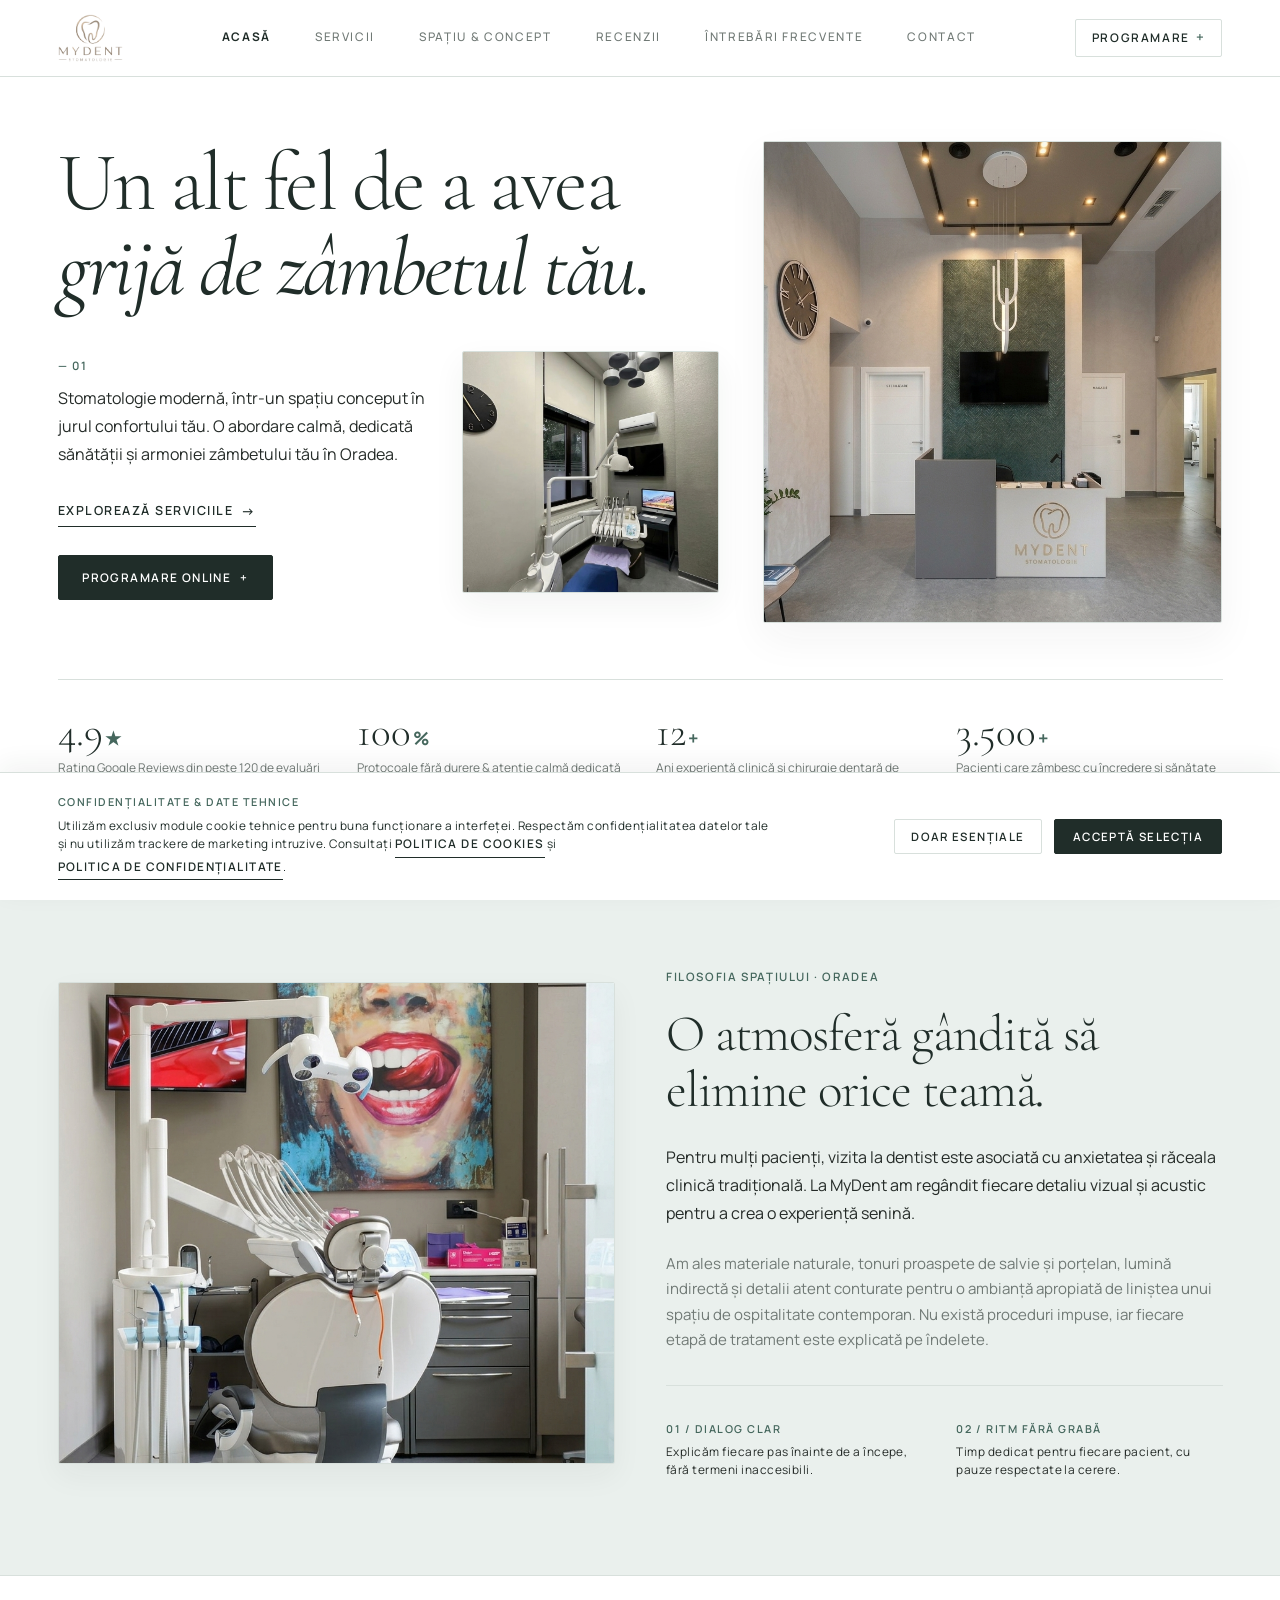
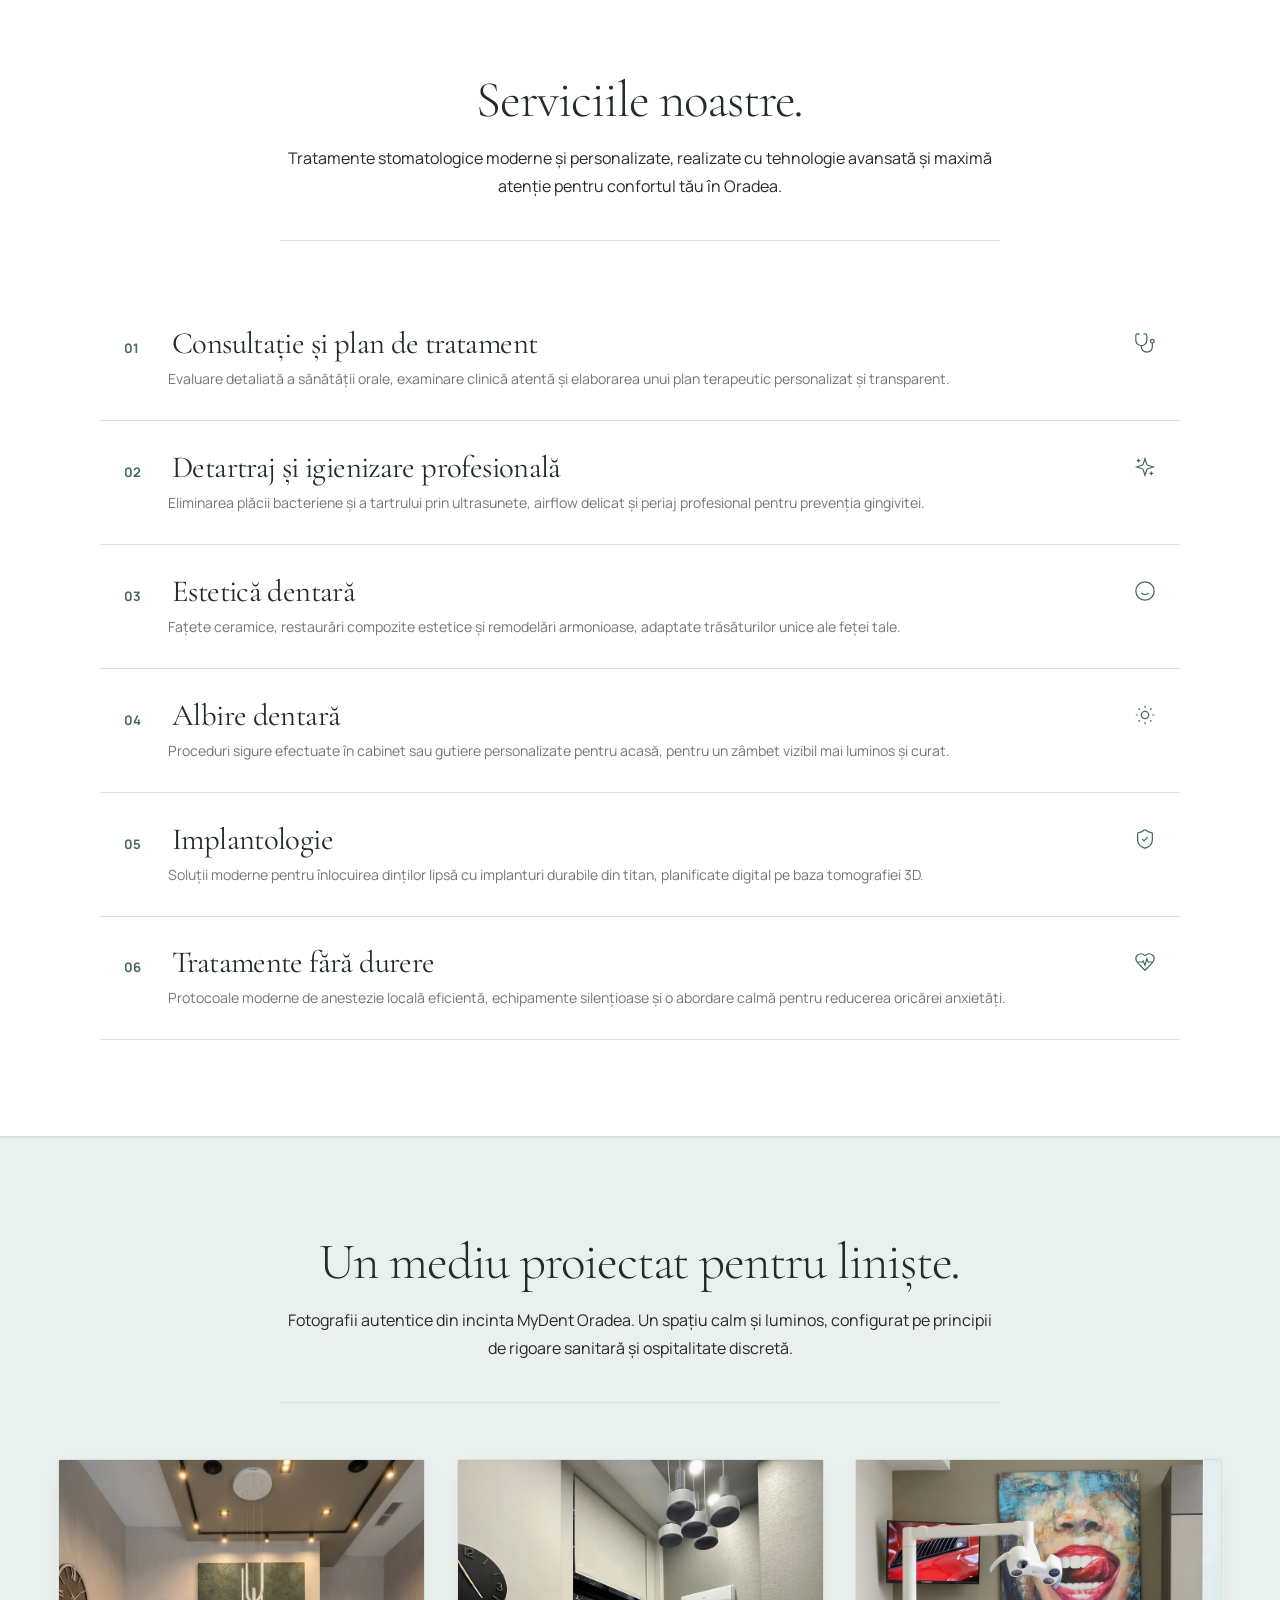
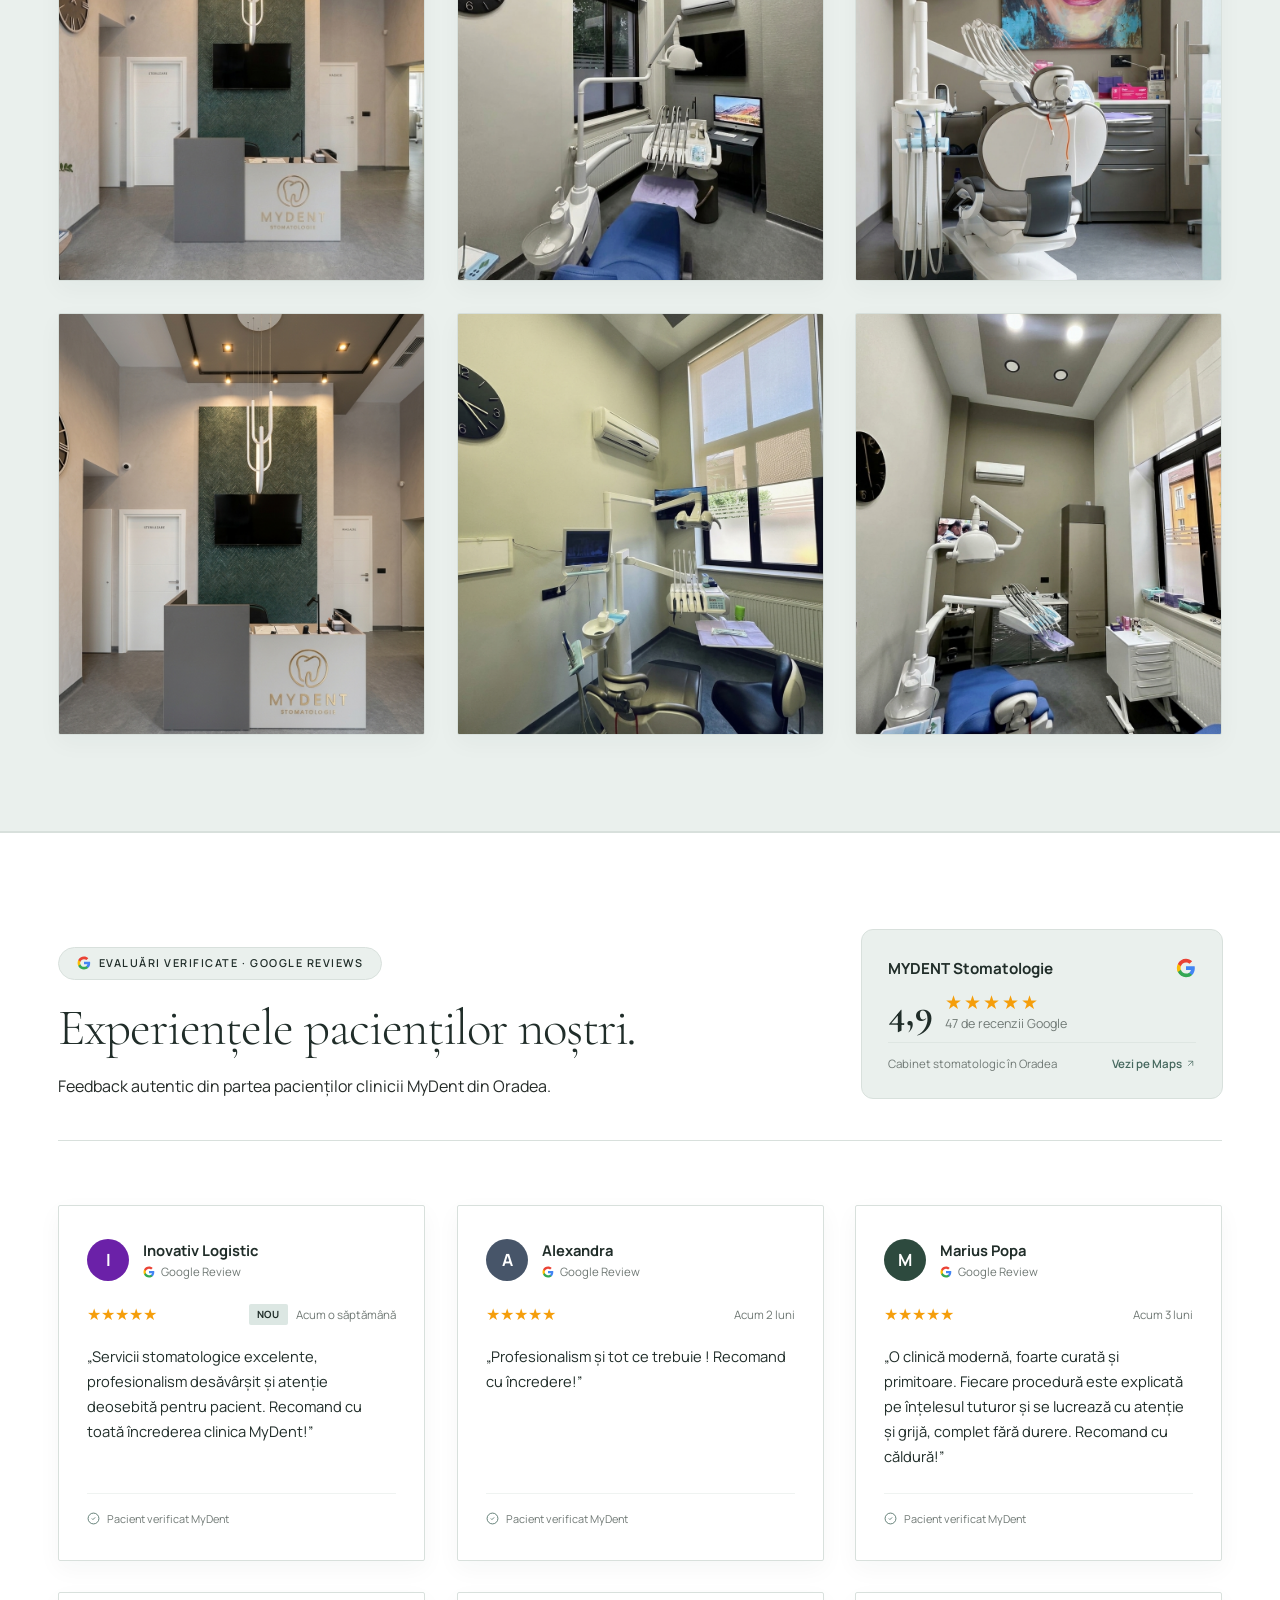
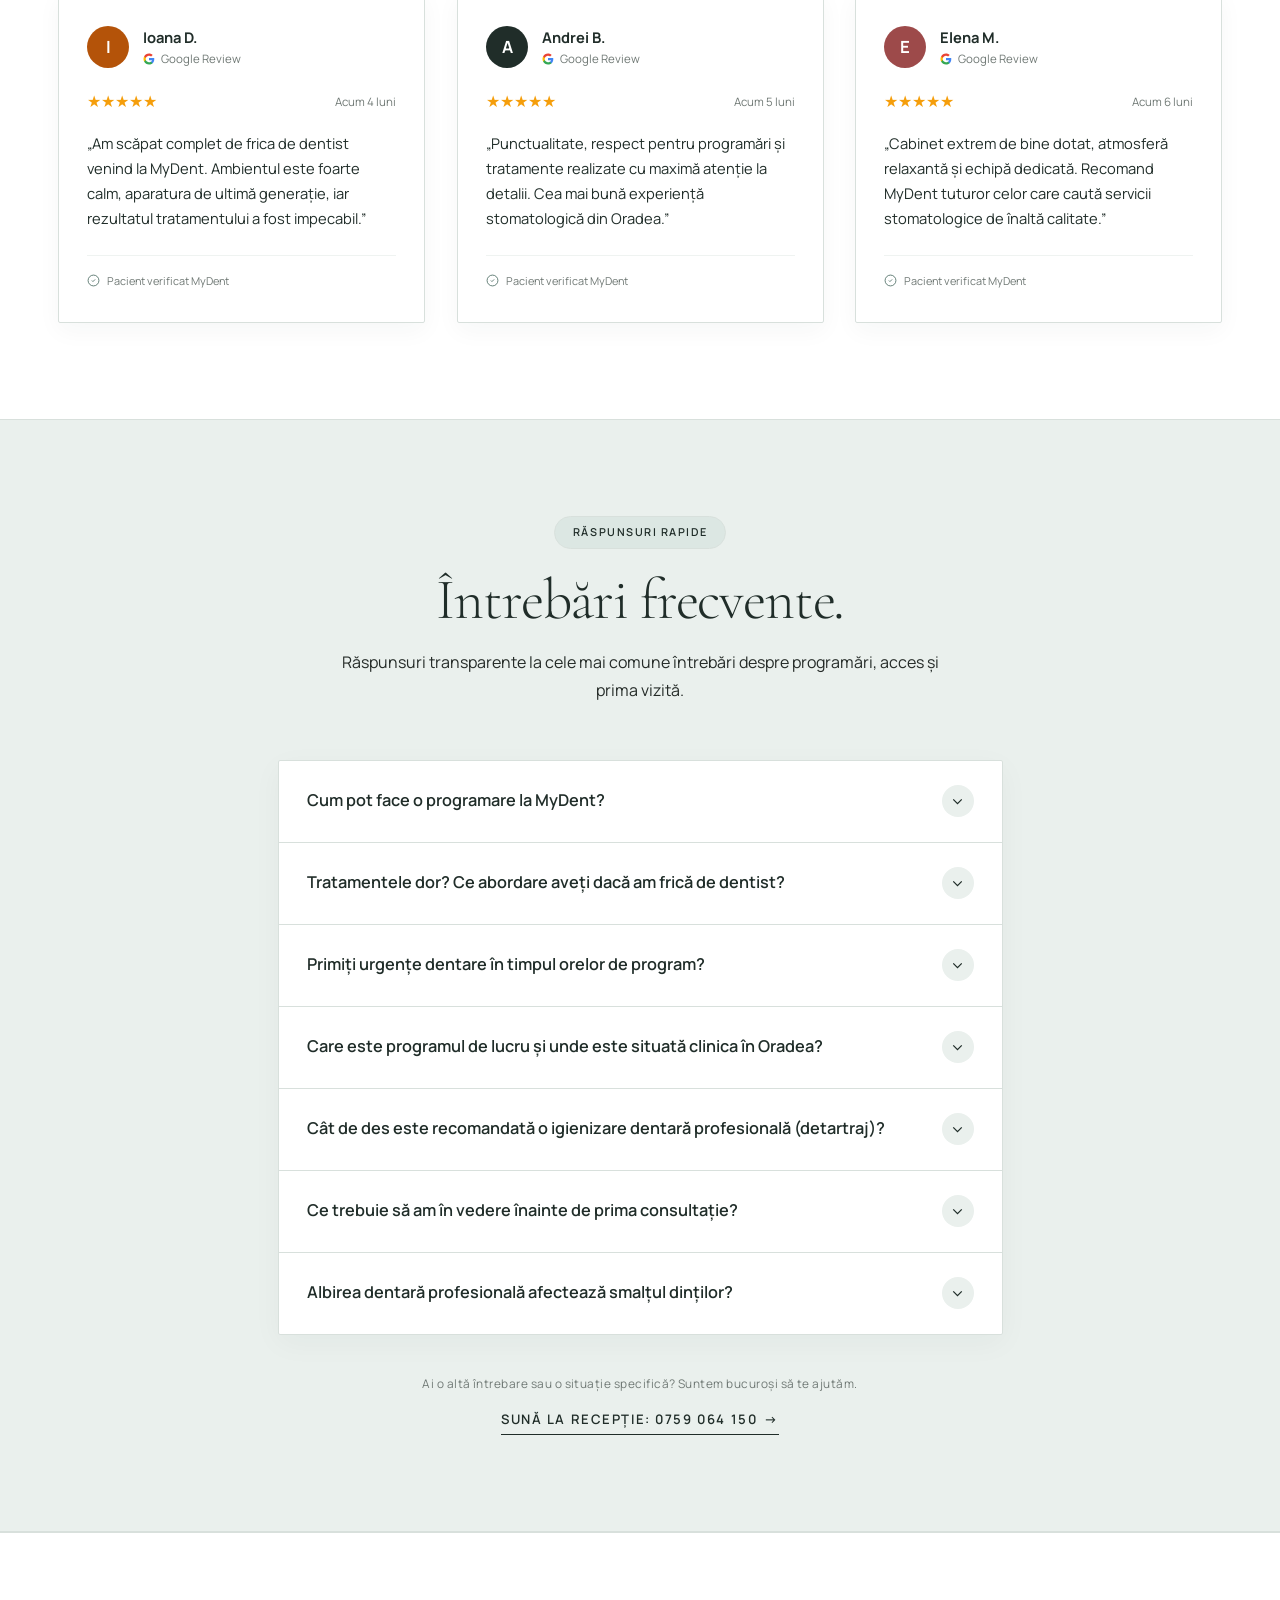
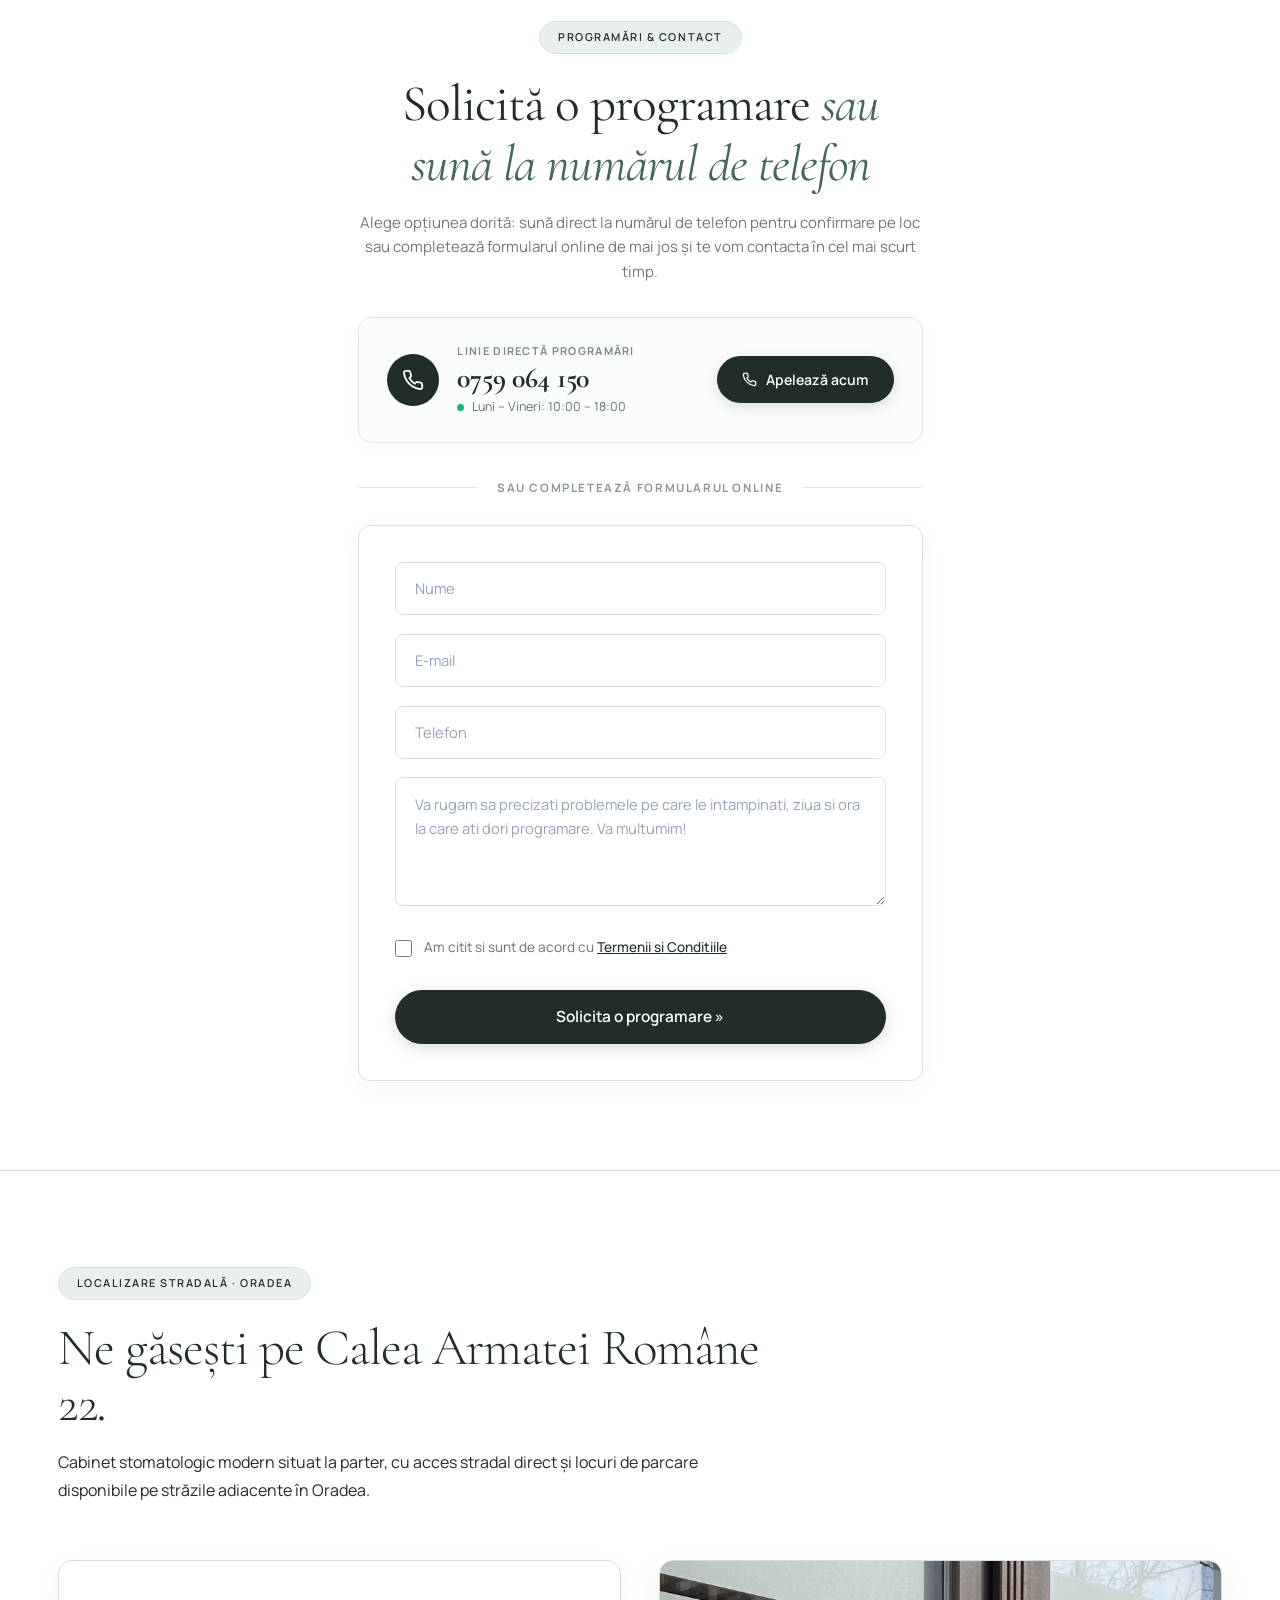
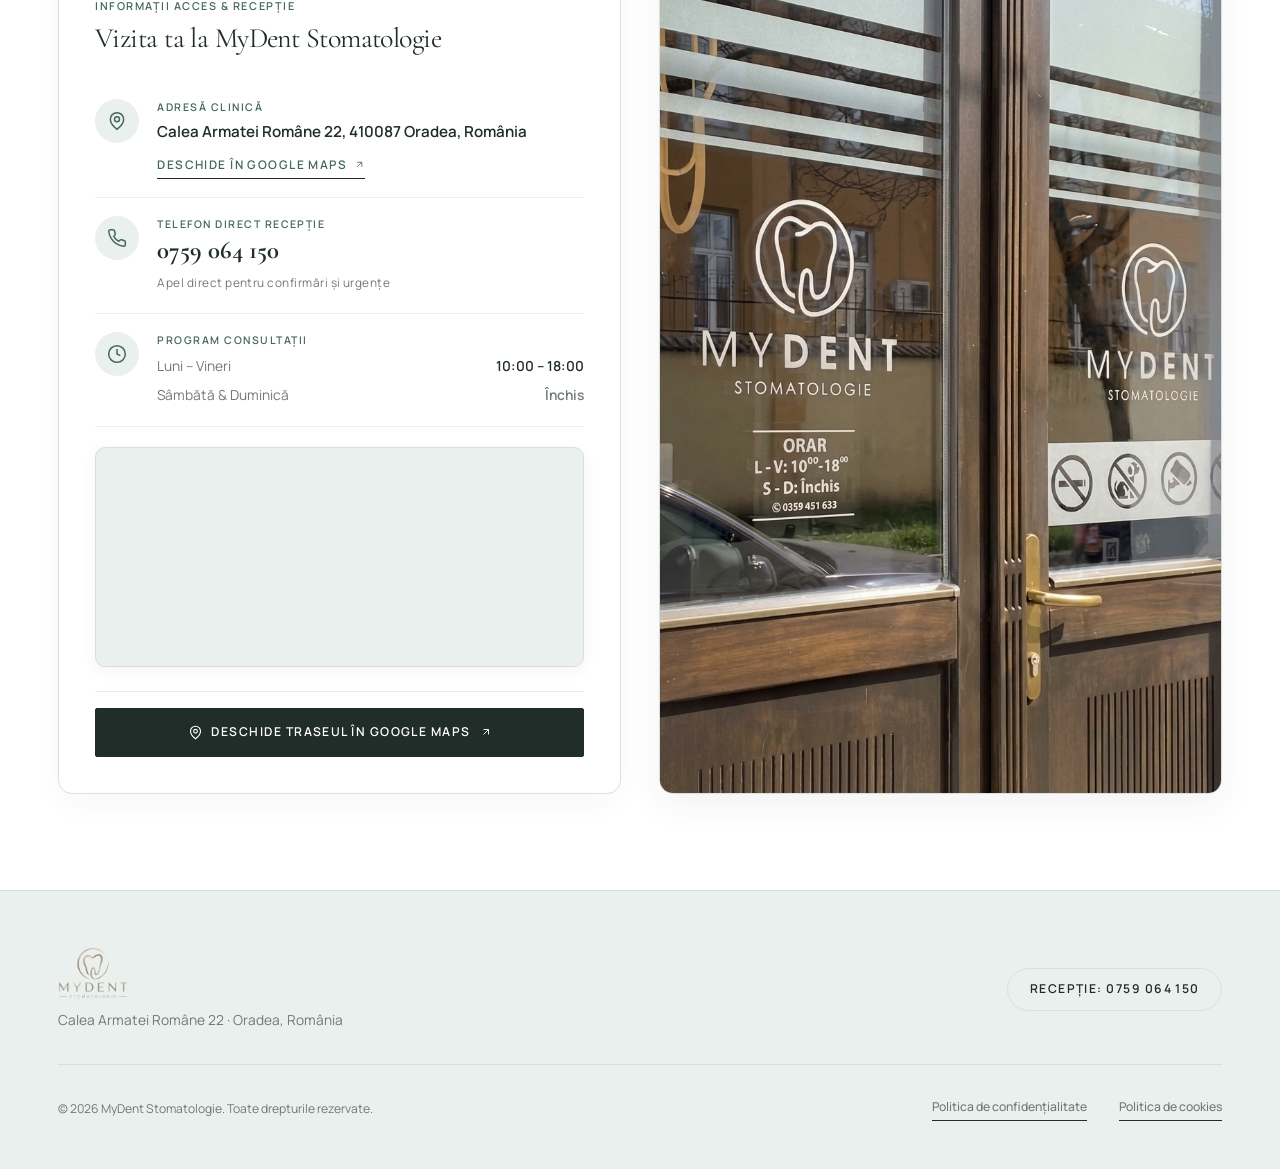
==== commit e8968a7a: "Actualizare orar 10:00 - 18:00 si curatare README" ====
--- a/index.html
+++ b/index.html
@@ -860,7 +860,7 @@
                 <a href="tel:0759064150" class="call-phone-link">0759 064 150</a>
                 <span class="call-schedule-status">
                   <span class="schedule-dot-live"></span>
-                  <span>Luni – Vineri: 10:00 – 20:00</span>
+                  <span>Luni – Vineri: 10:00 – 18:00</span>
                 </span>
               </div>
             </div>
@@ -1031,7 +1031,7 @@
                         <div style="display: flex; flex-direction: column; gap: 0.4rem; font-size: 0.86rem;">
                           <div style="display: flex; justify-content: space-between; align-items: baseline; gap: 0.5rem; flex-wrap: wrap;">
                             <span style="color: var(--color-text-secondary);">Luni – Vineri</span>
-                            <span style="font-weight: 600; color: var(--color-forest-charcoal);">10:00 – 20:00</span>
+                            <span style="font-weight: 600; color: var(--color-forest-charcoal);">10:00 – 18:00</span>
                           </div>
                           <div style="display: flex; justify-content: space-between; align-items: baseline; gap: 0.5rem; flex-wrap: wrap;">
                             <span style="color: var(--color-text-secondary);">Sâmbătă &amp; Duminică</span>
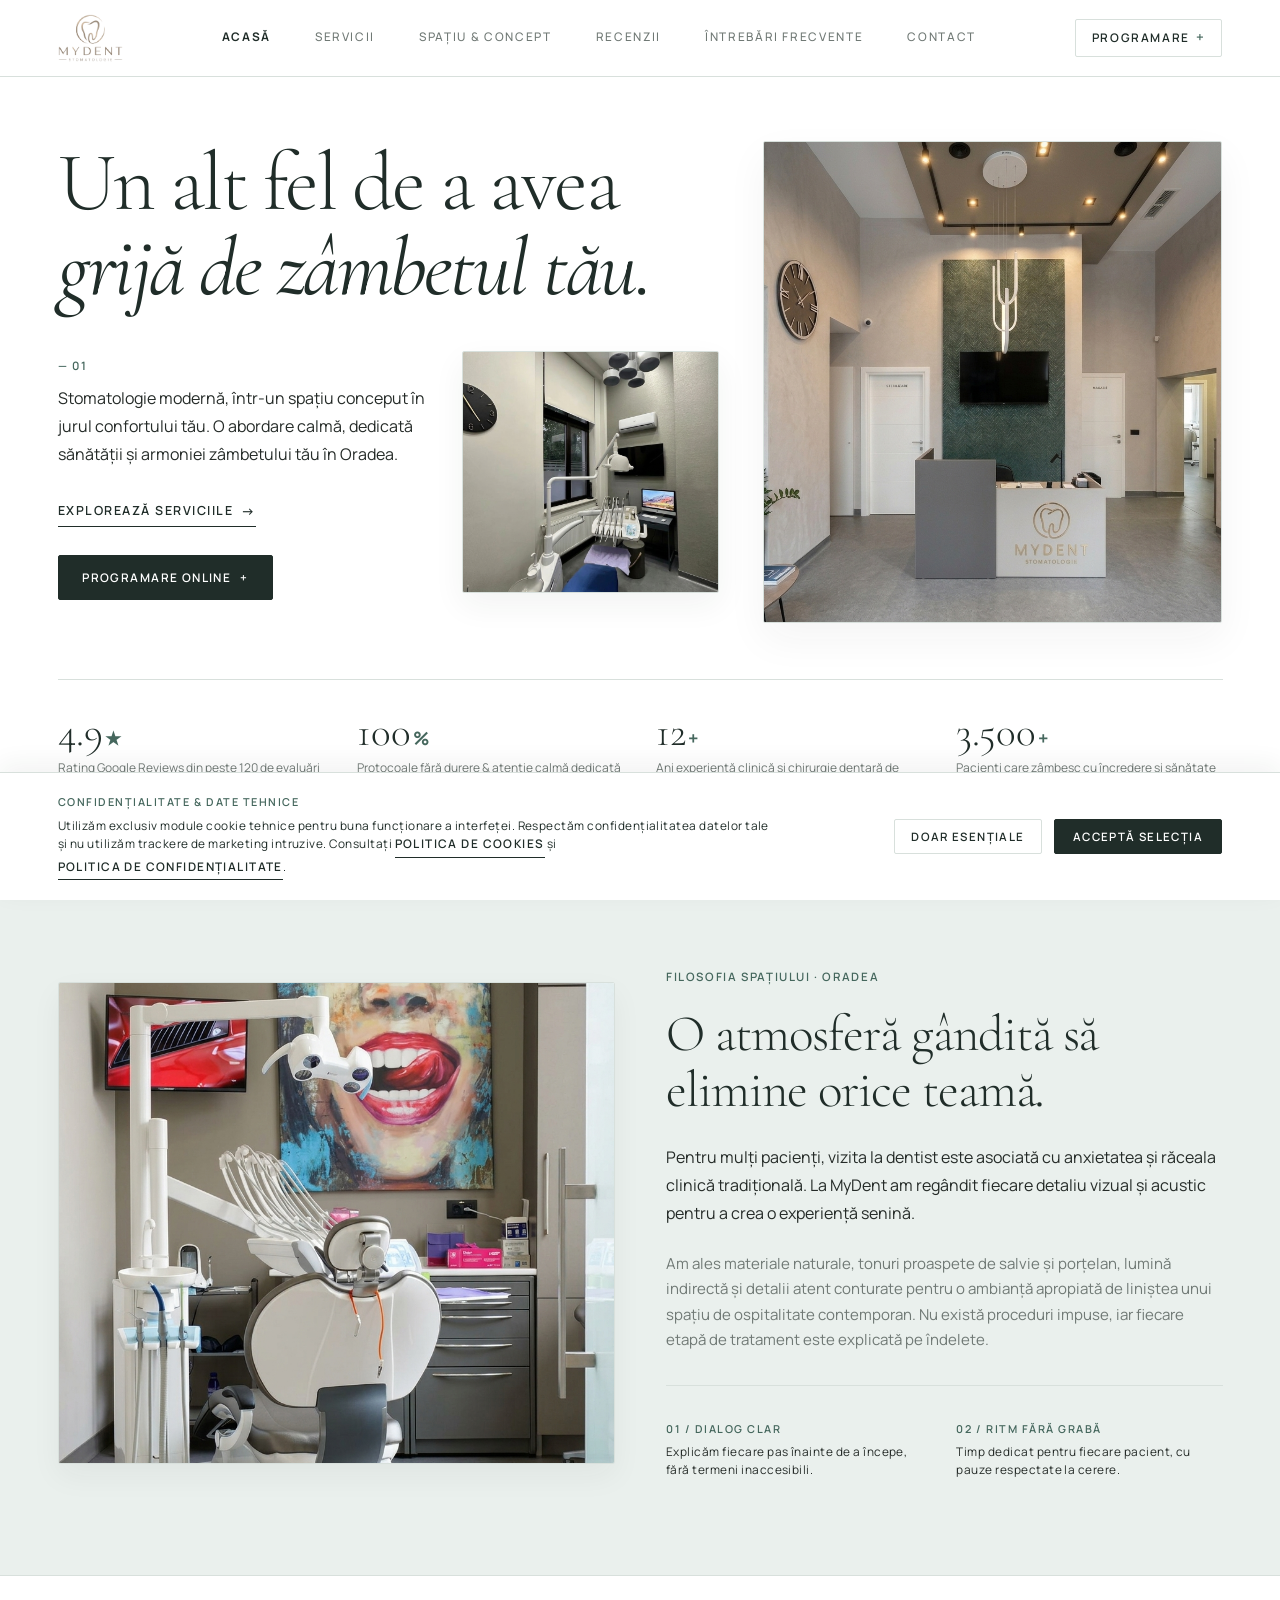
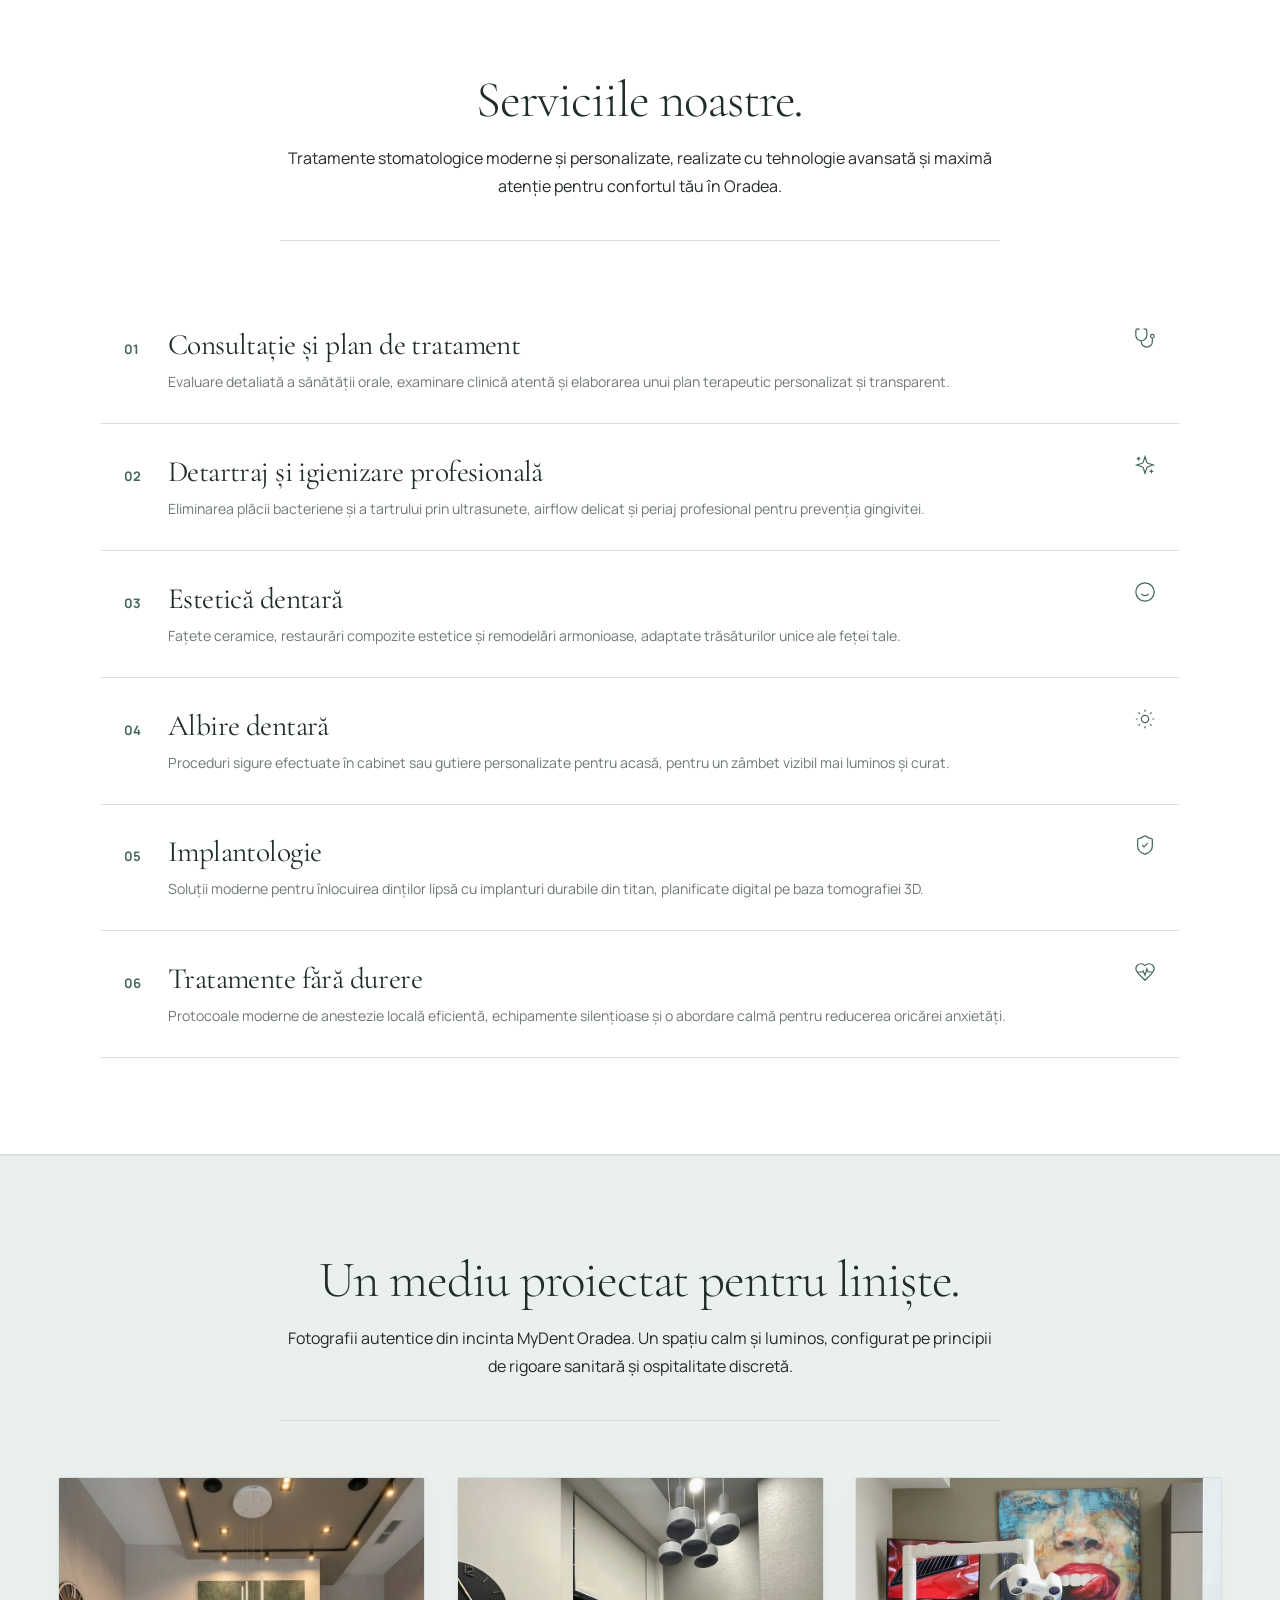
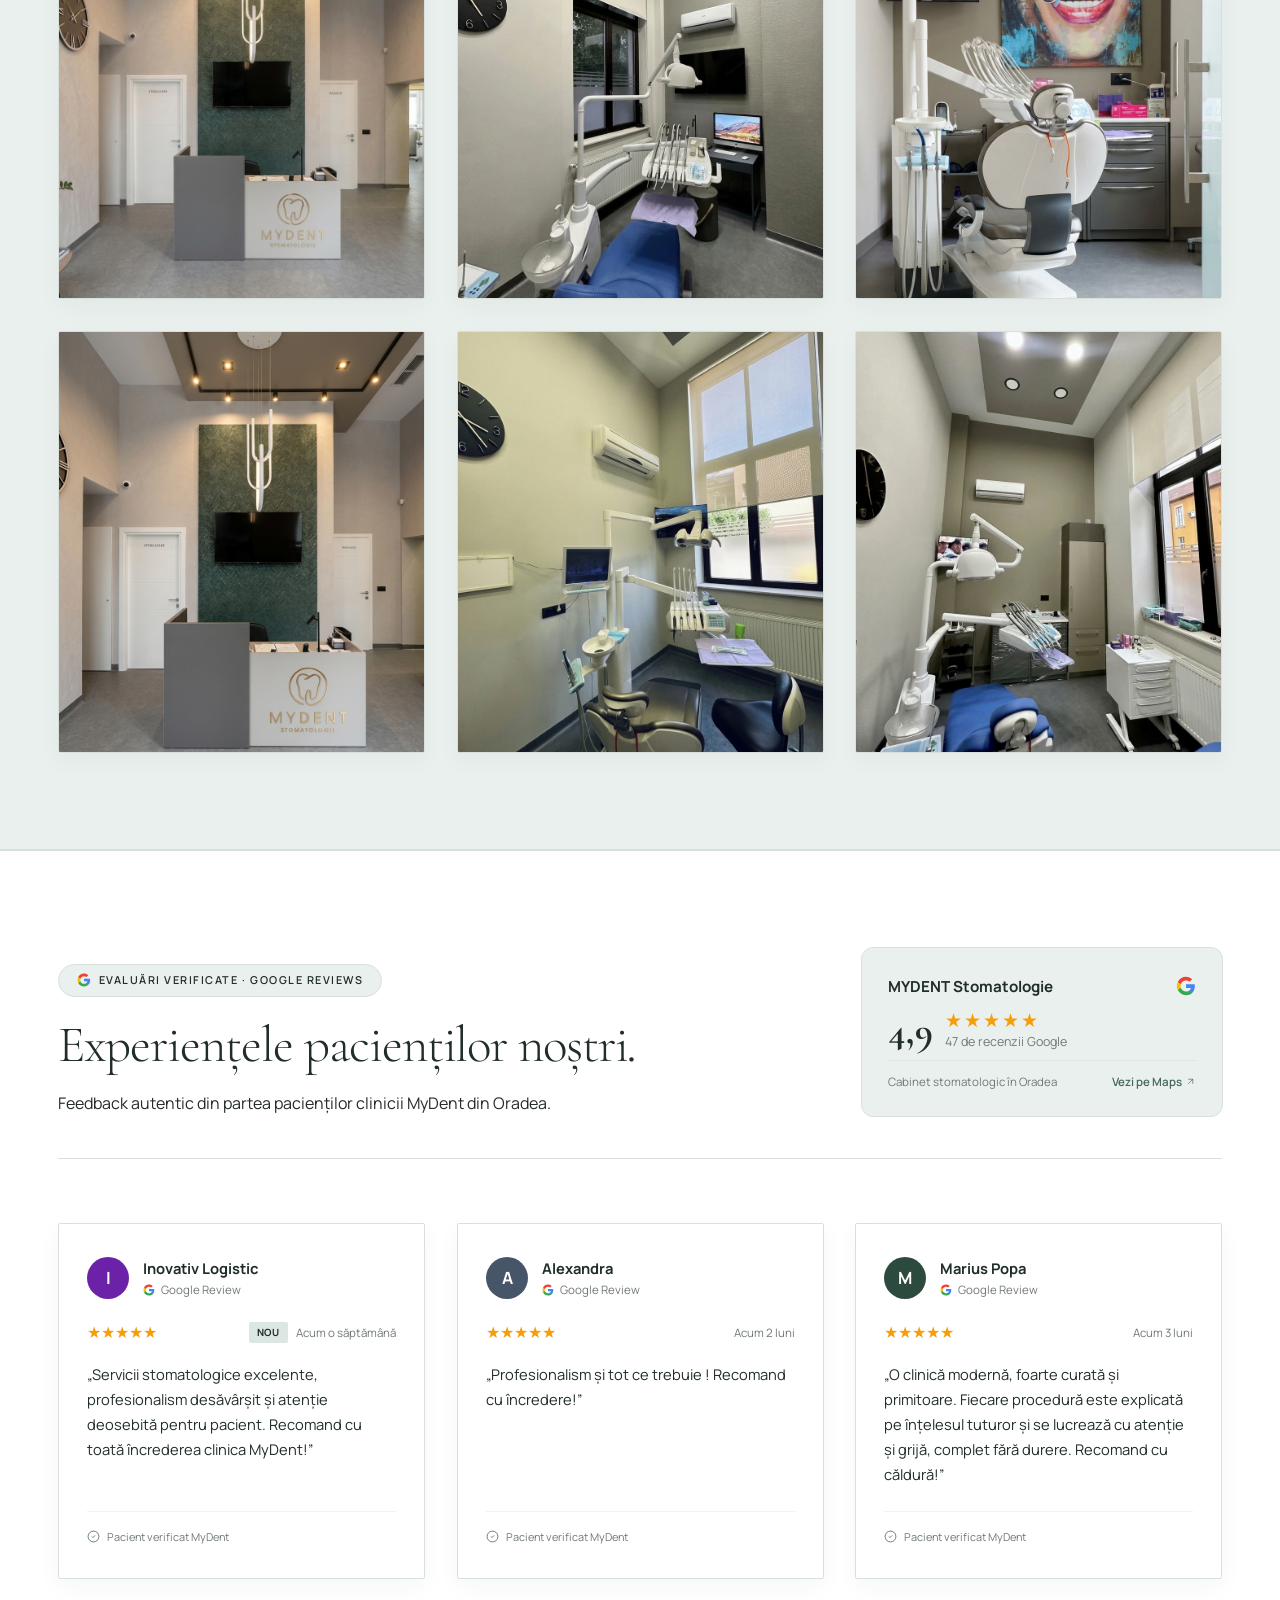
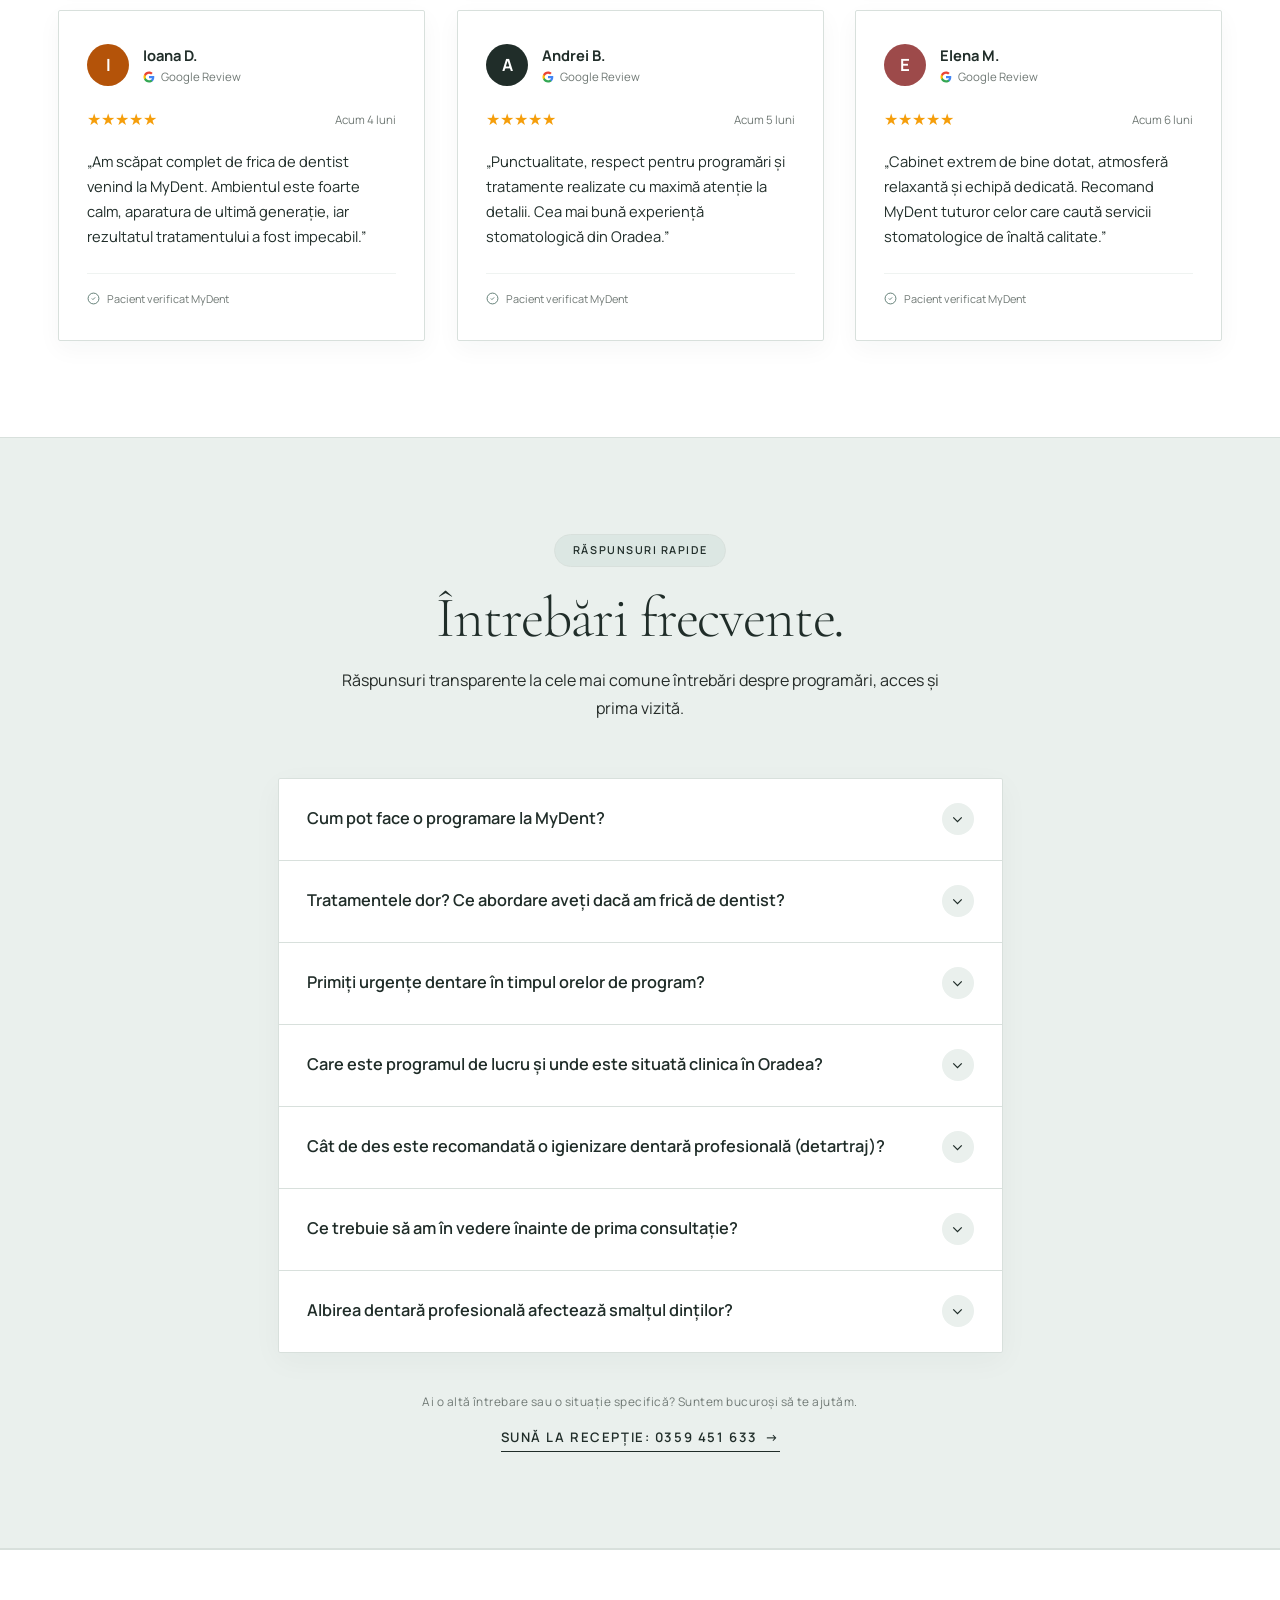
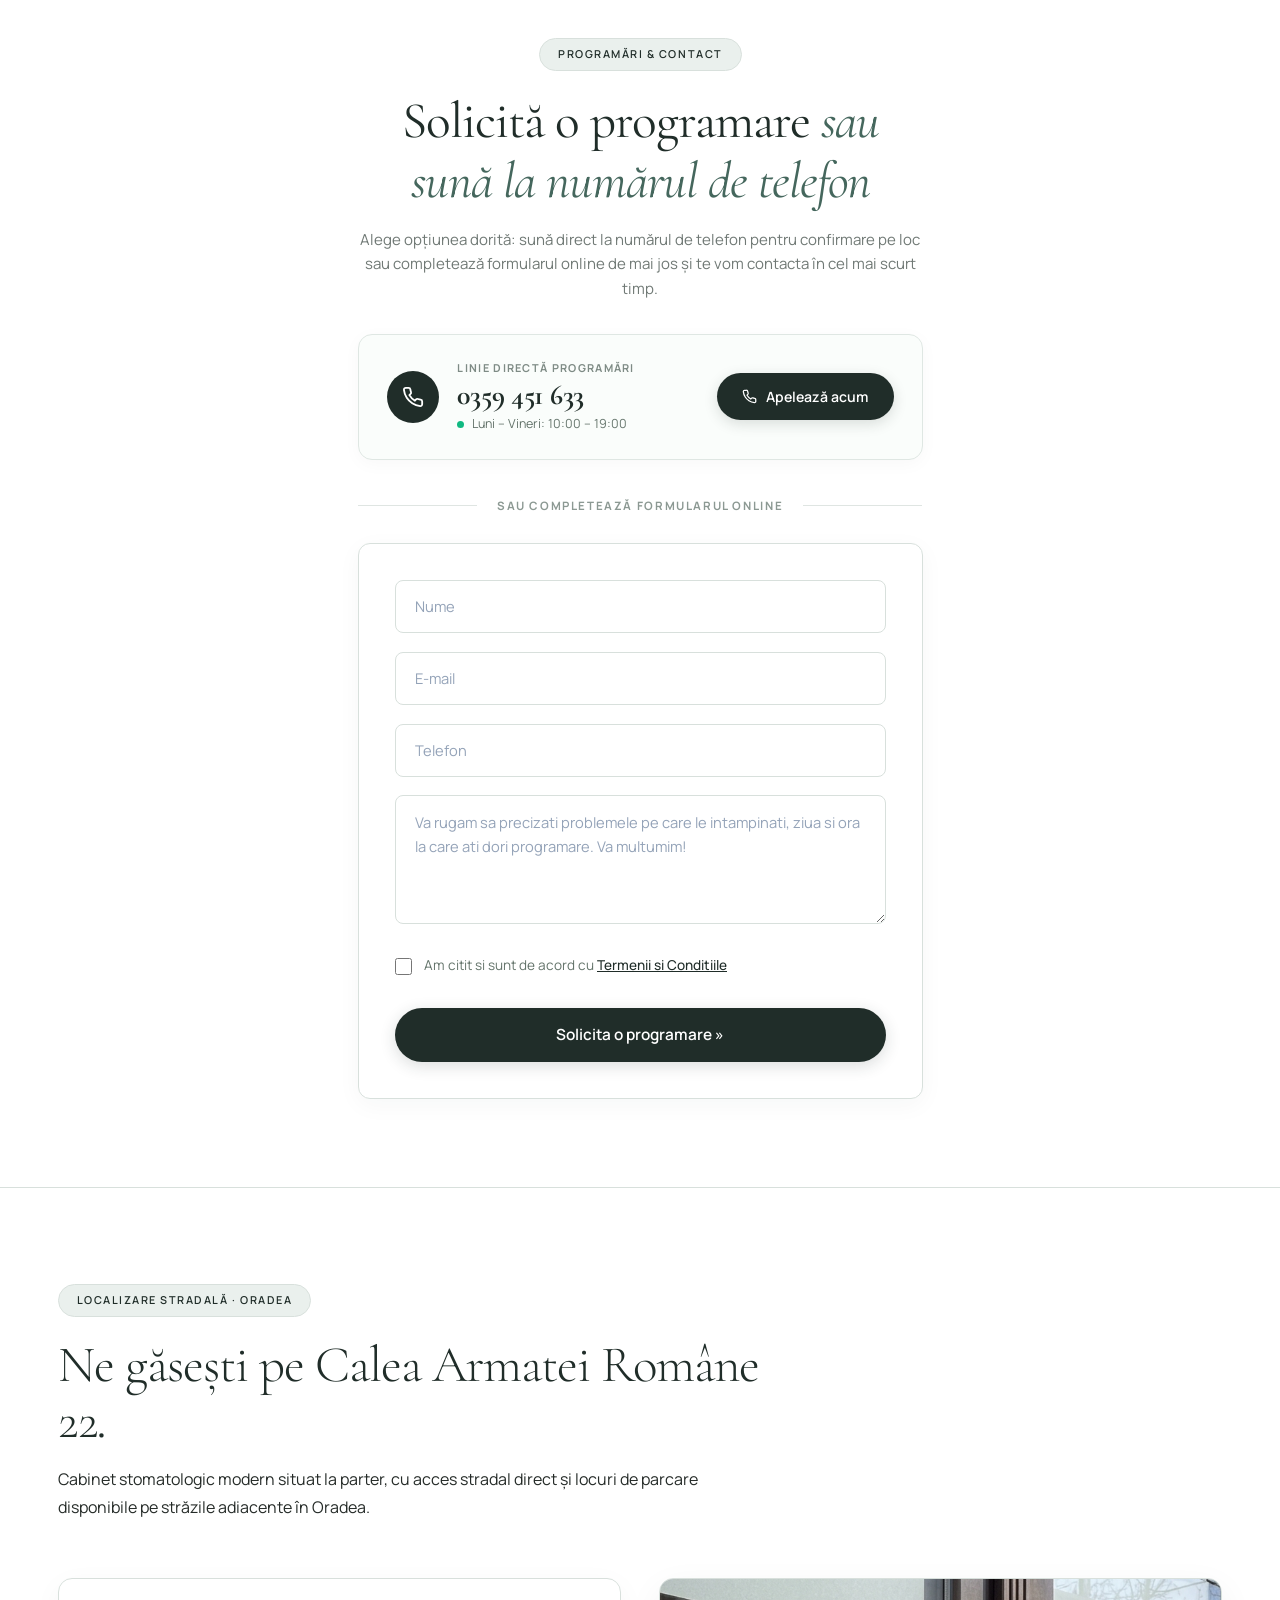
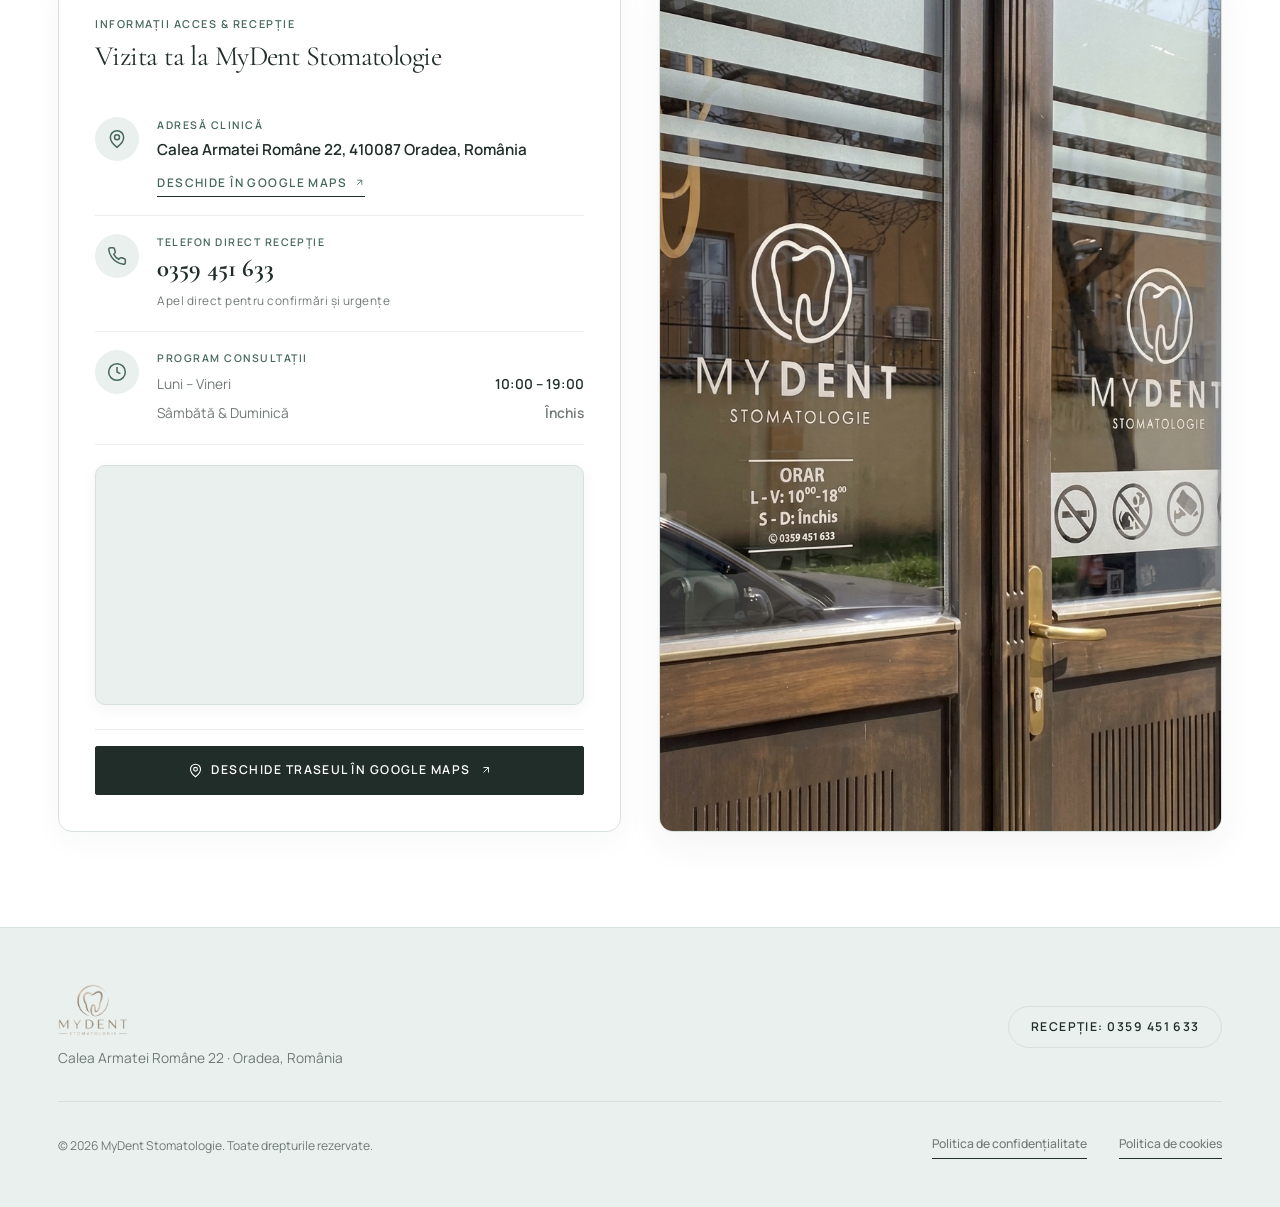
==== commit 84438da3: "Actualizare aliniere servicii mobil, eliminare index navigare, orar oficial 10-19, telefon oficial 0" ====
--- a/index.html
+++ b/index.html
@@ -34,7 +34,7 @@
       "name": "MyDent Stomatologie",
       "description": "Cabinet stomatologic în Oradea dedicat îngrijirii atente a sănătății dentare într-un spațiu modern și primitor.",
       "image": "images/clinic/reception.jpg",
-      "telephone": "+40759064150",
+      "telephone": "+40359451633",
       "address": {
         "@type": "PostalAddress",
         "streetAddress": "Calea Armatei Române 22",
@@ -52,7 +52,7 @@
           "@type": "OpeningHoursSpecification",
           "dayOfWeek": ["Monday", "Tuesday", "Wednesday", "Thursday", "Friday"],
           "opens": "10:00",
-          "closes": "18:00"
+          "closes": "19:00"
         }
       ],
       "priceRange": "$$"
@@ -97,7 +97,6 @@
     <!-- Mobile Drawer -->
     <div class="mobile-drawer" id="mobileDrawer" role="dialog" aria-modal="true" aria-label="Meniu de navigare">
       <div style="display: flex; flex-direction: column;">
-        <span class="editorial-label" style="margin-bottom: 1.5rem;">INDEX NAVIGARE · MYDENT</span>
         <a href="#top" class="mobile-drawer-link active">Acasă</a>
         <a href="#servicii" class="mobile-drawer-link">Servicii</a>
         <a href="#concept" class="mobile-drawer-link">Spațiu &amp; Concept</a>
@@ -114,7 +113,7 @@
 
         <div style="display: flex; flex-direction: column; gap: 0.35rem; font-size: 0.82rem;">
           <div style="color: var(--color-text-secondary); text-transform: uppercase; font-size: 0.68rem; letter-spacing: 0.12em;">Recepție Oradea</div>
-          <a href="tel:+40759064150" style="font-weight: 600; color: var(--color-forest-charcoal); text-decoration: none;">0759 064 150</a>
+          <a href="tel:+40359451633" style="font-weight: 600; color: var(--color-forest-charcoal); text-decoration: none;">0359 451 633</a>
           <div style="color: var(--color-text-secondary);">Calea Armatei Române 22, 410087 Oradea, România</div>
         </div>
       </div>
@@ -273,16 +272,16 @@
             
             <!-- Service 01 -->
             <a href="#programare" onclick="selectService('Consultație și plan de tratament')" class="editorial-service-row reveal-init stagger-1">
-              <div style="display: flex; align-items: center; justify-content: space-between; gap: 1rem; margin-bottom: 0.45rem;">
-                <div style="display: flex; align-items: baseline; gap: clamp(0.85rem, 2vw, 1.5rem); flex-wrap: wrap;">
-                  <span style="font-family: var(--font-sans); font-size: 0.82rem; font-weight: 700; color: var(--color-primary-accent); min-width: 24px;">01</span>
-                  <h3 style="font-family: var(--font-serif); font-size: clamp(1.35rem, 2.4vw, 1.95rem); font-weight: 400; color: var(--color-forest-charcoal); margin: 0;">Consultație și plan de tratament</h3>
+              <div class="service-row-header">
+                <div class="service-row-title-wrap">
+                  <span class="service-row-number">01</span>
+                  <h3>Consultație și plan de tratament</h3>
                 </div>
                 <div class="service-row-icon">
                   <svg width="22" height="22" viewBox="0 0 24 24" fill="none" stroke="currentColor" stroke-width="1.35"><path d="M4.8 2.3A.3.3 0 1 0 5 2H4a2 2 0 0 0-2 2v5a6 6 0 0 0 6 6v0a6 6 0 0 0 6-6V4a2 2 0 0 0-2-2h-1a.2.2 0 1 0 .3.3"/><path d="M8 15v1a6 6 0 0 0 6 6v0a6 6 0 0 0 6-6v-4"/><circle cx="20" cy="10" r="2"/></svg>
                 </div>
               </div>
-              <div style="padding-left: clamp(1.75rem, 3.5vw, 2.75rem);">
+              <div class="service-row-desc">
                 <p class="body-editorial" style="font-size: clamp(0.86rem, 1.1vw, 0.94rem); line-height: 1.65; margin: 0; color: var(--color-text-secondary); max-width: 840px;">
                   Evaluare detaliată a sănătății orale, examinare clinică atentă și elaborarea unui plan terapeutic personalizat și transparent.
                 </p>
@@ -291,16 +290,16 @@
 
             <!-- Service 02 -->
             <a href="#programare" onclick="selectService('Detartraj și igienizare profesională')" class="editorial-service-row reveal-init stagger-2">
-              <div style="display: flex; align-items: center; justify-content: space-between; gap: 1rem; margin-bottom: 0.45rem;">
-                <div style="display: flex; align-items: baseline; gap: clamp(0.85rem, 2vw, 1.5rem); flex-wrap: wrap;">
-                  <span style="font-family: var(--font-sans); font-size: 0.82rem; font-weight: 700; color: var(--color-primary-accent); min-width: 24px;">02</span>
-                  <h3 style="font-family: var(--font-serif); font-size: clamp(1.35rem, 2.4vw, 1.95rem); font-weight: 400; color: var(--color-forest-charcoal); margin: 0;">Detartraj și igienizare profesională</h3>
+              <div class="service-row-header">
+                <div class="service-row-title-wrap">
+                  <span class="service-row-number">02</span>
+                  <h3>Detartraj și igienizare profesională</h3>
                 </div>
                 <div class="service-row-icon">
                   <svg width="22" height="22" viewBox="0 0 24 24" fill="none" stroke="currentColor" stroke-width="1.35"><path d="m12 3-1.912 5.813a2 2 0 0 1-1.275 1.275L3 12l5.813 1.912a2 2 0 0 1 1.275 1.275L12 21l1.912-5.813a2 2 0 0 1 1.275-1.275L21 12l-5.813-1.912a2 2 0 0 1-1.275-1.275L12 3Z"/><path d="M5 3v4"/><path d="M19 17v4"/><path d="M3 5h4"/><path d="M17 19h4"/></svg>
                 </div>
               </div>
-              <div style="padding-left: clamp(1.75rem, 3.5vw, 2.75rem);">
+              <div class="service-row-desc">
                 <p class="body-editorial" style="font-size: clamp(0.86rem, 1.1vw, 0.94rem); line-height: 1.65; margin: 0; color: var(--color-text-secondary); max-width: 840px;">
                   Eliminarea plăcii bacteriene și a tartrului prin ultrasunete, airflow delicat și periaj profesional pentru prevenția gingivitei.
                 </p>
@@ -309,16 +308,16 @@
 
             <!-- Service 03 -->
             <a href="#programare" onclick="selectService('Estetică dentară')" class="editorial-service-row reveal-init stagger-3">
-              <div style="display: flex; align-items: center; justify-content: space-between; gap: 1rem; margin-bottom: 0.45rem;">
-                <div style="display: flex; align-items: baseline; gap: clamp(0.85rem, 2vw, 1.5rem); flex-wrap: wrap;">
-                  <span style="font-family: var(--font-sans); font-size: 0.82rem; font-weight: 700; color: var(--color-primary-accent); min-width: 24px;">03</span>
-                  <h3 style="font-family: var(--font-serif); font-size: clamp(1.35rem, 2.4vw, 1.95rem); font-weight: 400; color: var(--color-forest-charcoal); margin: 0;">Estetică dentară</h3>
+              <div class="service-row-header">
+                <div class="service-row-title-wrap">
+                  <span class="service-row-number">03</span>
+                  <h3>Estetică dentară</h3>
                 </div>
                 <div class="service-row-icon">
                   <svg width="22" height="22" viewBox="0 0 24 24" fill="none" stroke="currentColor" stroke-width="1.35"><circle cx="12" cy="12" r="10"/><path d="M8 14s1.5 2 4 2 4-2 4-2"/><line x1="9" x2="9.01" y1="9" y2="9"/><line x1="15" x2="15.01" y1="9" y2="9"/></svg>
                 </div>
               </div>
-              <div style="padding-left: clamp(1.75rem, 3.5vw, 2.75rem);">
+              <div class="service-row-desc">
                 <p class="body-editorial" style="font-size: clamp(0.86rem, 1.1vw, 0.94rem); line-height: 1.65; margin: 0; color: var(--color-text-secondary); max-width: 840px;">
                   Fațete ceramice, restaurări compozite estetice și remodelări armonioase, adaptate trăsăturilor unice ale feței tale.
                 </p>
@@ -327,16 +326,16 @@
 
             <!-- Service 04 -->
             <a href="#programare" onclick="selectService('Albire dentară')" class="editorial-service-row reveal-init stagger-4">
-              <div style="display: flex; align-items: center; justify-content: space-between; gap: 1rem; margin-bottom: 0.45rem;">
-                <div style="display: flex; align-items: baseline; gap: clamp(0.85rem, 2vw, 1.5rem); flex-wrap: wrap;">
-                  <span style="font-family: var(--font-sans); font-size: 0.82rem; font-weight: 700; color: var(--color-primary-accent); min-width: 24px;">04</span>
-                  <h3 style="font-family: var(--font-serif); font-size: clamp(1.35rem, 2.4vw, 1.95rem); font-weight: 400; color: var(--color-forest-charcoal); margin: 0;">Albire dentară</h3>
+              <div class="service-row-header">
+                <div class="service-row-title-wrap">
+                  <span class="service-row-number">04</span>
+                  <h3>Albire dentară</h3>
                 </div>
                 <div class="service-row-icon">
                   <svg width="22" height="22" viewBox="0 0 24 24" fill="none" stroke="currentColor" stroke-width="1.35"><circle cx="12" cy="12" r="4"/><path d="M12 2v2"/><path d="M12 20v2"/><path d="m4.93 4.93 1.41 1.41"/><path d="m17.66 17.66 1.41 1.41"/><path d="M2 12h2"/><path d="M20 12h2"/><path d="m6.34 17.66-1.41 1.41"/><path d="m19.07 4.93-1.41 1.41"/></svg>
                 </div>
               </div>
-              <div style="padding-left: clamp(1.75rem, 3.5vw, 2.75rem);">
+              <div class="service-row-desc">
                 <p class="body-editorial" style="font-size: clamp(0.86rem, 1.1vw, 0.94rem); line-height: 1.65; margin: 0; color: var(--color-text-secondary); max-width: 840px;">
                   Proceduri sigure efectuate în cabinet sau gutiere personalizate pentru acasă, pentru un zâmbet vizibil mai luminos și curat.
                 </p>
@@ -345,16 +344,16 @@
 
             <!-- Service 05 -->
             <a href="#programare" onclick="selectService('Implantologie')" class="editorial-service-row reveal-init stagger-5">
-              <div style="display: flex; align-items: center; justify-content: space-between; gap: 1rem; margin-bottom: 0.45rem;">
-                <div style="display: flex; align-items: baseline; gap: clamp(0.85rem, 2vw, 1.5rem); flex-wrap: wrap;">
-                  <span style="font-family: var(--font-sans); font-size: 0.82rem; font-weight: 700; color: var(--color-primary-accent); min-width: 24px;">05</span>
-                  <h3 style="font-family: var(--font-serif); font-size: clamp(1.35rem, 2.4vw, 1.95rem); font-weight: 400; color: var(--color-forest-charcoal); margin: 0;">Implantologie</h3>
+              <div class="service-row-header">
+                <div class="service-row-title-wrap">
+                  <span class="service-row-number">05</span>
+                  <h3>Implantologie</h3>
                 </div>
                 <div class="service-row-icon">
                   <svg width="22" height="22" viewBox="0 0 24 24" fill="none" stroke="currentColor" stroke-width="1.35"><path d="M20 13c0 5-3.5 7.5-7.66 8.95a1 1 0 0 1-.67-.01C7.5 20.5 4 18 4 13V6a1 1 0 0 1 1-1c2 0 4.5-1.2 6.24-2.72a1.17 1.17 0 0 1 1.52 0C14.51 3.81 17 5 19 5a1 1 0 0 1 1 1z"/><path d="m9 12 2 2 4-4"/></svg>
                 </div>
               </div>
-              <div style="padding-left: clamp(1.75rem, 3.5vw, 2.75rem);">
+              <div class="service-row-desc">
                 <p class="body-editorial" style="font-size: clamp(0.86rem, 1.1vw, 0.94rem); line-height: 1.65; margin: 0; color: var(--color-text-secondary); max-width: 840px;">
                   Soluții moderne pentru înlocuirea dinților lipsă cu implanturi durabile din titan, planificate digital pe baza tomografiei 3D.
                 </p>
@@ -363,16 +362,16 @@
 
             <!-- Service 06 -->
             <a href="#programare" onclick="selectService('Tratamente fără durere')" class="editorial-service-row reveal-init stagger-6">
-              <div style="display: flex; align-items: center; justify-content: space-between; gap: 1rem; margin-bottom: 0.45rem;">
-                <div style="display: flex; align-items: baseline; gap: clamp(0.85rem, 2vw, 1.5rem); flex-wrap: wrap;">
-                  <span style="font-family: var(--font-sans); font-size: 0.82rem; font-weight: 700; color: var(--color-primary-accent); min-width: 24px;">06</span>
-                  <h3 style="font-family: var(--font-serif); font-size: clamp(1.35rem, 2.4vw, 1.95rem); font-weight: 400; color: var(--color-forest-charcoal); margin: 0;">Tratamente fără durere</h3>
+              <div class="service-row-header">
+                <div class="service-row-title-wrap">
+                  <span class="service-row-number">06</span>
+                  <h3>Tratamente fără durere</h3>
                 </div>
                 <div class="service-row-icon">
                   <svg width="22" height="22" viewBox="0 0 24 24" fill="none" stroke="currentColor" stroke-width="1.35"><path d="M19 14c1.49-1.46 3-3.21 3-5.5A5.5 5.5 0 0 0 16.5 3c-1.76 0-3 .5-4.5 2-1.5-1.5-2.74-2-4.5-2A5.5 5.5 0 0 0 2 8.5c0 2.3 1.5 4.05 3 5.5l7 7Z"/><path d="M3.22 12H9.5l.5-1 2 4.5 2-7 1.5 3.5h5.27"/></svg>
                 </div>
               </div>
-              <div style="padding-left: clamp(1.75rem, 3.5vw, 2.75rem);">
+              <div class="service-row-desc">
                 <p class="body-editorial" style="font-size: clamp(0.86rem, 1.1vw, 0.94rem); line-height: 1.65; margin: 0; color: var(--color-text-secondary); max-width: 840px;">
                   Protocoale moderne de anestezie locală eficientă, echipamente silențioase și o abordare calmă pentru reducerea oricărei anxietăți.
                 </p>
@@ -725,7 +724,7 @@
                 </span>
               </button>
               <div class="faq-answer-panel">
-                Poți face o programare direct la telefon (0759 064 150) sau completând formularul online de pe site. Echipa noastră de la recepție te va contacta în cel mai scurt timp pentru a stabili de comun acord ziua și ora optimă în funcție de programul tău.
+                Poți face o programare direct la telefon (0359 451 633) sau completând formularul online de pe site. Echipa noastră de la recepție te va contacta în cel mai scurt timp pentru a stabili de comun acord ziua și ora optimă în funcție de programul tău.
               </div>
             </div>
 
@@ -770,7 +769,7 @@
                 </span>
               </button>
               <div class="faq-answer-panel">
-                Cabinetul MyDent este situat pe Calea Armatei Române 22, parter, în Oradea. Programul nostru de lucru este de Luni până Vineri, între orele 10:00 și 18:00, cu acces stradal direct și locuri de parcare disponibile pe străzile adiacente.
+                Cabinetul MyDent este situat pe Calea Armatei Române 22, parter, în Oradea. Programul nostru de lucru este de Luni până Vineri, între orele 10:00 și 19:00, cu acces stradal direct și locuri de parcare disponibile pe străzile adiacente.
               </div>
             </div>
 
@@ -824,8 +823,8 @@
             <p class="caption-editorial" style="color: var(--color-text-secondary); margin-bottom: 0.75rem;">
               Ai o altă întrebare sau o situație specifică? Suntem bucuroși să te ajutăm.
             </p>
-            <a href="tel:+40759064150" class="editorial-link" style="font-size: 0.82rem; font-weight: 600;">
-              <span>Sună la recepție: 0759 064 150</span>
+            <a href="tel:+40359451633" class="editorial-link" style="font-size: 0.82rem; font-weight: 600;">
+              <span>Sună la recepție: 0359 451 633</span>
               <span>→</span>
             </a>
           </div>
@@ -857,14 +856,14 @@
               </div>
               <div class="call-text-meta">
                 <span class="call-meta-label">LINIE DIRECTĂ PROGRAMĂRI</span>
-                <a href="tel:0759064150" class="call-phone-link">0759 064 150</a>
+                <a href="tel:0359451633" class="call-phone-link">0359 451 633</a>
                 <span class="call-schedule-status">
                   <span class="schedule-dot-live"></span>
-                  <span>Luni – Vineri: 10:00 – 18:00</span>
-                </span>
-              </div>
-            </div>
-            <a href="tel:0759064150" class="btn-call-action" aria-label="Apelează acum la 0759 064 150">
+                  <span>Luni – Vineri: 10:00 – 19:00</span>
+                </span>
+              </div>
+            </div>
+            <a href="tel:0359451633" class="btn-call-action" aria-label="Apelează acum la 0359 451 633">
               <svg width="15" height="15" viewBox="0 0 24 24" fill="none" stroke="currentColor" stroke-width="2"><path d="M22 16.92v3a2 2 0 0 1-2.18 2 19.79 19.79 0 0 1-8.63-3.07 19.5 19.5 0 0 1-6-6 19.79 19.79 0 0 1-3.07-8.67A2 2 0 0 1 4.11 2h3a2 2 0 0 1 2 1.72 12.84 12.84 0 0 0 .7 2.81 2 2 0 0 1-.45 2.11L8.09 9.91a16 16 0 0 0 6 6l1.27-1.27a2 2 0 0 1 2.11-.45 12.84 12.84 0 0 0 2.81.7A2 2 0 0 1 22 16.92z"/></svg>
               <span>Apelează acum</span>
             </a>
@@ -891,13 +890,13 @@
                 Cererea ta a fost transmisă direct către recepția MyDent pe e-mail. Te vom contacta telefonic în cel mai scurt timp pentru a confirma data și ora vizitei tale.
               </p>
               <div style="padding: 1rem 1.25rem; background-color: var(--color-soft-sage); border: 1px solid var(--color-borders); font-size: 0.82rem; color: var(--color-forest-charcoal); margin-bottom: 1.75rem;">
-                <strong>Notă:</strong> Dacă ai o urgență sau dorești confirmare imediată, ne poți apela direct la <a href="tel:0759064150" style="color: var(--color-forest-charcoal); font-weight: 700;">0759 064 150</a>.
+                <strong>Notă:</strong> Dacă ai o urgență sau dorești confirmare imediată, ne poți apela direct la <a href="tel:0359451633" style="color: var(--color-forest-charcoal); font-weight: 700;">0359 451 633</a>.
               </div>
               <div style="display: flex; gap: 1rem; flex-wrap: wrap;">
                 <button type="button" id="formResetBtn" class="btn-editorial-outline">Trimite altă solicitare</button>
-                <a href="tel:0759064150" class="btn-editorial-primary">
+                <a href="tel:0359451633" class="btn-editorial-primary">
                   <svg width="14" height="14" viewBox="0 0 24 24" fill="none" stroke="currentColor" stroke-width="1.4"><path d="M22 16.92v3a2 2 0 0 1-2.18 2 19.79 19.79 0 0 1-8.63-3.07 19.5 19.5 0 0 1-6-6 19.79 19.79 0 0 1-3.07-8.67A2 2 0 0 1 4.11 2h3a2 2 0 0 1 2 1.72 12.84 12.84 0 0 0 .7 2.81 2 2 0 0 1-.45 2.11L8.09 9.91a16 16 0 0 0 6 6l1.27-1.27a2 2 0 0 1 2.11-.45 12.84 12.84 0 0 0 2.81.7A2 2 0 0 1 22 16.92z"/></svg>
-                  <span>Apelează acum: 0759 064 150</span>
+                  <span>Apelează acum: 0359 451 633</span>
                 </a>
               </div>
             </div>
@@ -1014,8 +1013,8 @@
                       </div>
                       <div class="contact-feature-content">
                         <span class="editorial-label" style="font-size: 0.66rem; display: block; margin-bottom: 0.2rem;">Telefon direct recepție</span>
-                        <a href="tel:0759064150" style="font-family: var(--font-serif); font-size: 1.55rem; font-weight: 700; color: var(--color-forest-charcoal); text-decoration: none; display: block; line-height: 1.1; margin-bottom: 0.25rem;">
-                          0759 064 150
+                        <a href="tel:0359451633" style="font-family: var(--font-serif); font-size: 1.55rem; font-weight: 700; color: var(--color-forest-charcoal); text-decoration: none; display: block; line-height: 1.1; margin-bottom: 0.25rem;">
+                          0359 451 633
                         </a>
                         <span class="caption-editorial">Apel direct pentru confirmări și urgențe</span>
                       </div>
@@ -1031,7 +1030,7 @@
                         <div style="display: flex; flex-direction: column; gap: 0.4rem; font-size: 0.86rem;">
                           <div style="display: flex; justify-content: space-between; align-items: baseline; gap: 0.5rem; flex-wrap: wrap;">
                             <span style="color: var(--color-text-secondary);">Luni – Vineri</span>
-                            <span style="font-weight: 600; color: var(--color-forest-charcoal);">10:00 – 18:00</span>
+                            <span style="font-weight: 600; color: var(--color-forest-charcoal);">10:00 – 19:00</span>
                           </div>
                           <div style="display: flex; justify-content: space-between; align-items: baseline; gap: 0.5rem; flex-wrap: wrap;">
                             <span style="color: var(--color-text-secondary);">Sâmbătă &amp; Duminică</span>
@@ -1043,7 +1042,7 @@
 
                     <!-- Hartă interactivă integrată în card -->
                     <div class="contact-card-map">
-                      <iframe title="Harta localizare Google Maps MyDent Stomatologie Oradea" width="100%" height="100%" style="border: 0; display: block;" loading="lazy" allowfullscreen referrerpolicy="no-referrer-when-downgrade" src="https://maps.google.com/maps?q=Calea+Armatei+Romane+22,+Oradea,+Romania&t=&z=16&ie=UTF8&iwloc=&output=embed"></iframe>
+                      <iframe title="Harta localizare Google Maps MyDent Stomatologie Oradea" width="100%" height="100%" style="border: 0; display: block;" allowfullscreen referrerpolicy="no-referrer-when-downgrade" src="https://maps.google.com/maps?q=47.0515,21.9288+(MyDent+Stomatologie+Oradea)&amp;t=&amp;z=16&amp;ie=UTF8&amp;iwloc=B&amp;output=embed"></iframe>
                     </div>
 
                   </div>
@@ -1084,8 +1083,8 @@
             </div>
           </div>
 
-          <a href="tel:0759064150" class="btn-editorial-outline" style="padding: 0.65rem 1.35rem; font-size: 0.76rem; border-radius: 999px; text-decoration: none;">
-            <span>Recepție: 0759 064 150</span>
+          <a href="tel:0359451633" class="btn-editorial-outline" style="padding: 0.65rem 1.35rem; font-size: 0.76rem; border-radius: 999px; text-decoration: none;">
+            <span>Recepție: 0359 451 633</span>
           </a>
         </div>
 
--- a/css/style.css
+++ b/css/style.css
@@ -519,6 +519,48 @@
   transition: transform 0.28s cubic-bezier(0.16, 1, 0.3, 1), color 0.2s ease;
 }
 
+.service-row-header {
+  display: flex;
+  align-items: flex-start;
+  justify-content: space-between;
+  gap: 1rem;
+  margin-bottom: 0.5rem;
+}
+
+.service-row-title-wrap {
+  display: flex;
+  align-items: baseline;
+  gap: clamp(0.75rem, 2vw, 1.25rem);
+  flex-wrap: nowrap;
+  flex: 1;
+  min-width: 0;
+}
+
+.service-row-number {
+  font-family: var(--font-sans);
+  font-size: 0.82rem;
+  font-weight: 700;
+  color: var(--color-primary-accent);
+  min-width: 24px;
+  flex-shrink: 0;
+  line-height: 1.2;
+}
+
+.service-row-title-wrap h3 {
+  font-family: var(--font-serif);
+  font-size: clamp(1.25rem, 2.3vw, 1.95rem);
+  font-weight: 400;
+  color: var(--color-forest-charcoal);
+  margin: 0;
+  line-height: 1.2;
+  word-break: normal;
+  overflow-wrap: break-word;
+}
+
+.service-row-desc {
+  padding-left: clamp(2rem, 3.8vw, 2.75rem);
+}
+
 /* Gallery & Cards */
 .gallery-editorial-card {
   grid-column: span 4;
@@ -1107,6 +1149,10 @@
     padding-left: 0.5rem !important;
     padding-right: 0.5rem !important;
   }
+  .service-row-desc {
+    padding-left: 0 !important;
+    margin-top: 0.35rem !important;
+  }
   .contact-card-editorial {
     padding: 1.25rem 1rem !important;
     border-radius: 12px !important;
@@ -1122,7 +1168,8 @@
     border-radius: 12px !important;
   }
   .contact-card-map {
-    height: 200px !important;
+    height: 220px !important;
+    min-height: 220px !important;
     width: 100% !important;
     max-width: 100% !important;
     box-sizing: border-box !important;
@@ -1528,8 +1575,8 @@
 
 .contact-card-map {
   width: 100%;
-  height: 220px;
-  min-height: 200px;
+  height: 240px;
+  min-height: 220px;
   border-radius: 10px;
   overflow: hidden;
   border: 1px solid var(--color-borders);
@@ -1541,4 +1588,12 @@
   box-sizing: border-box;
 }
 
-
+.contact-card-map iframe {
+  width: 100% !important;
+  height: 100% !important;
+  min-height: 220px !important;
+  border: 0 !important;
+  display: block !important;
+}
+
+
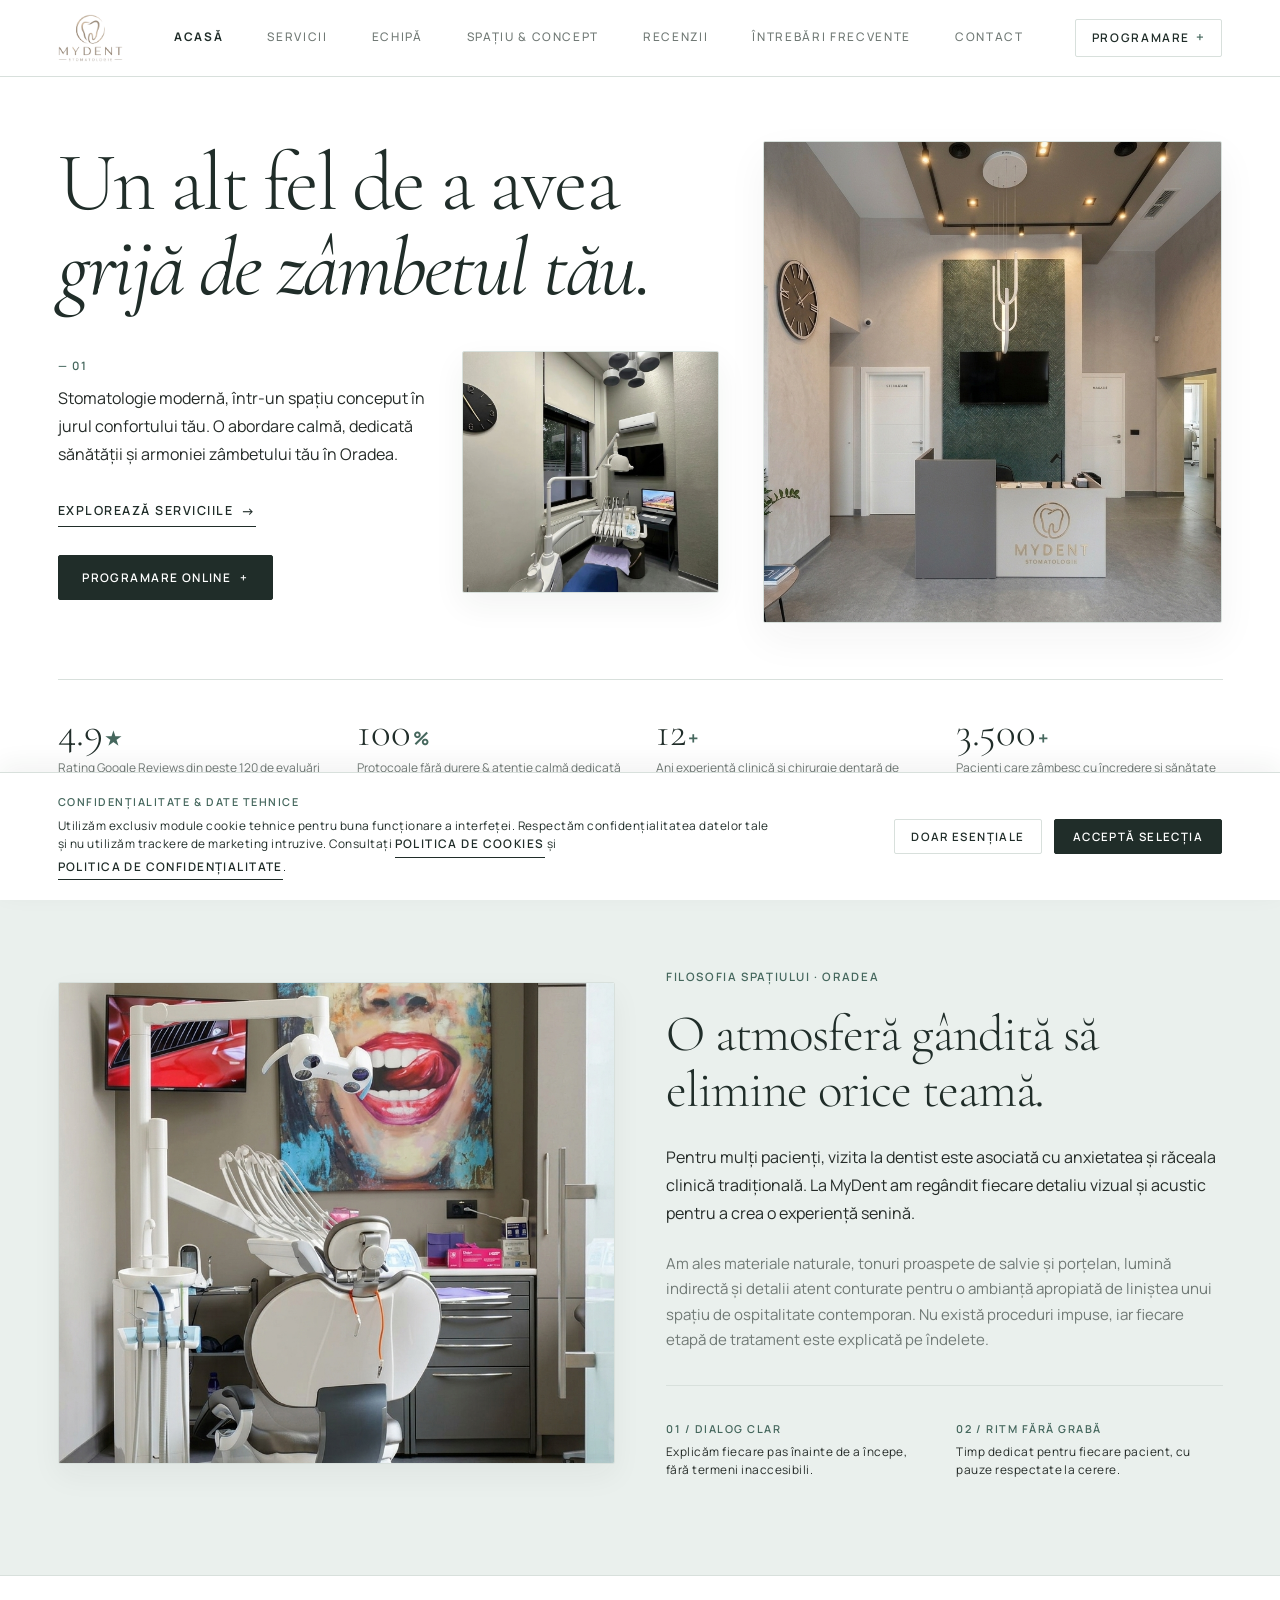
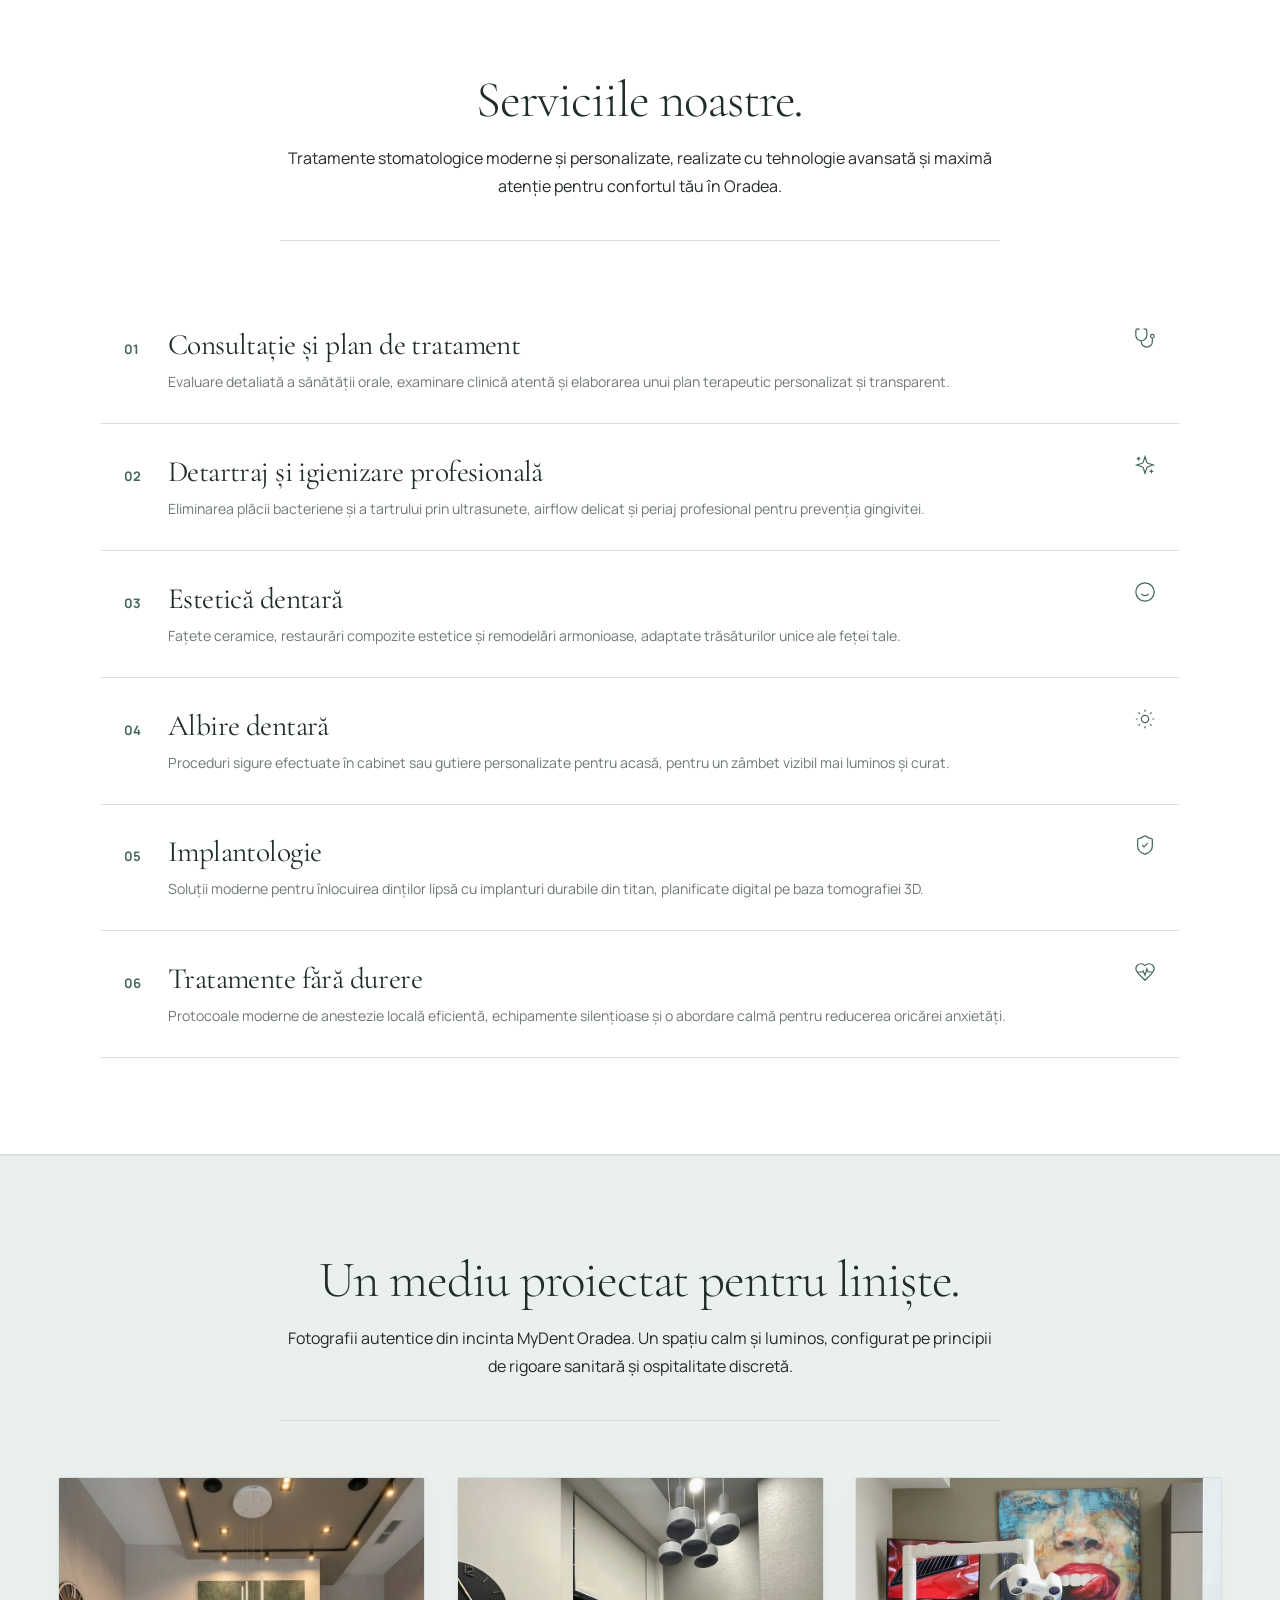
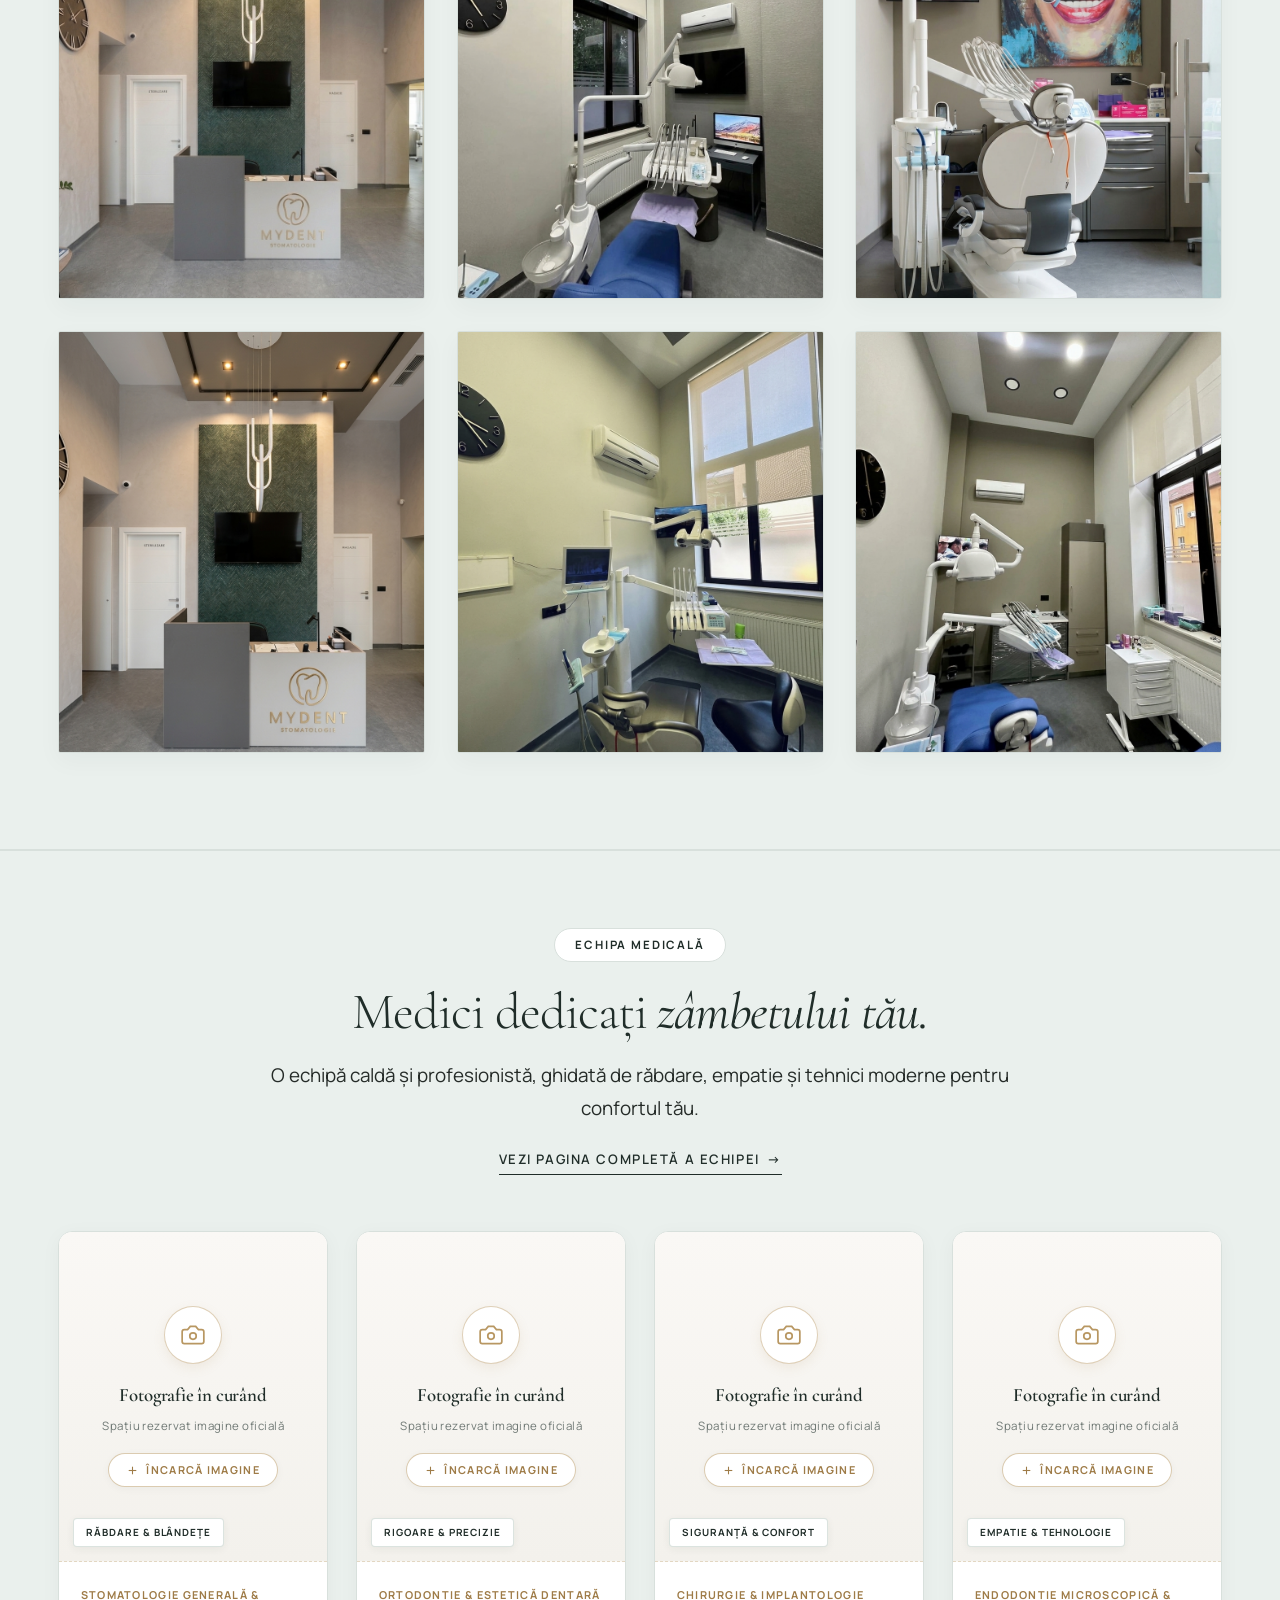
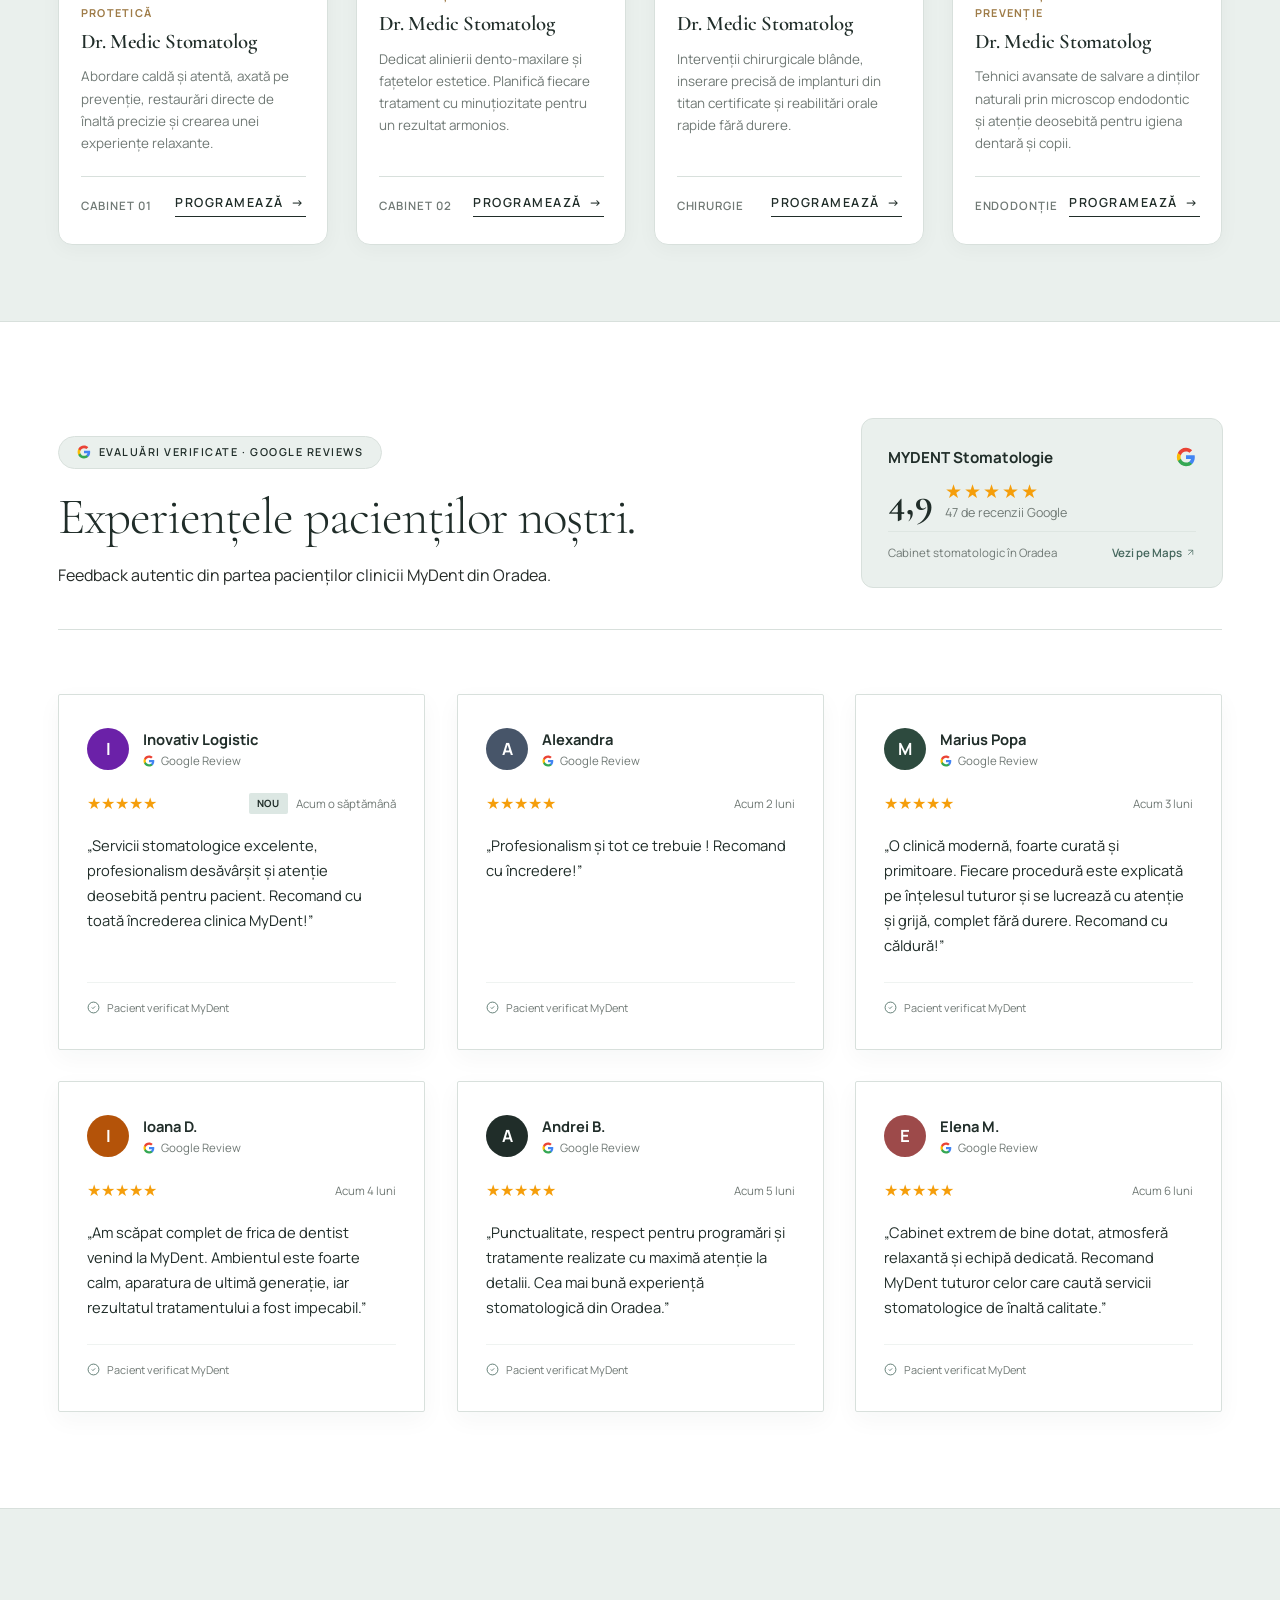
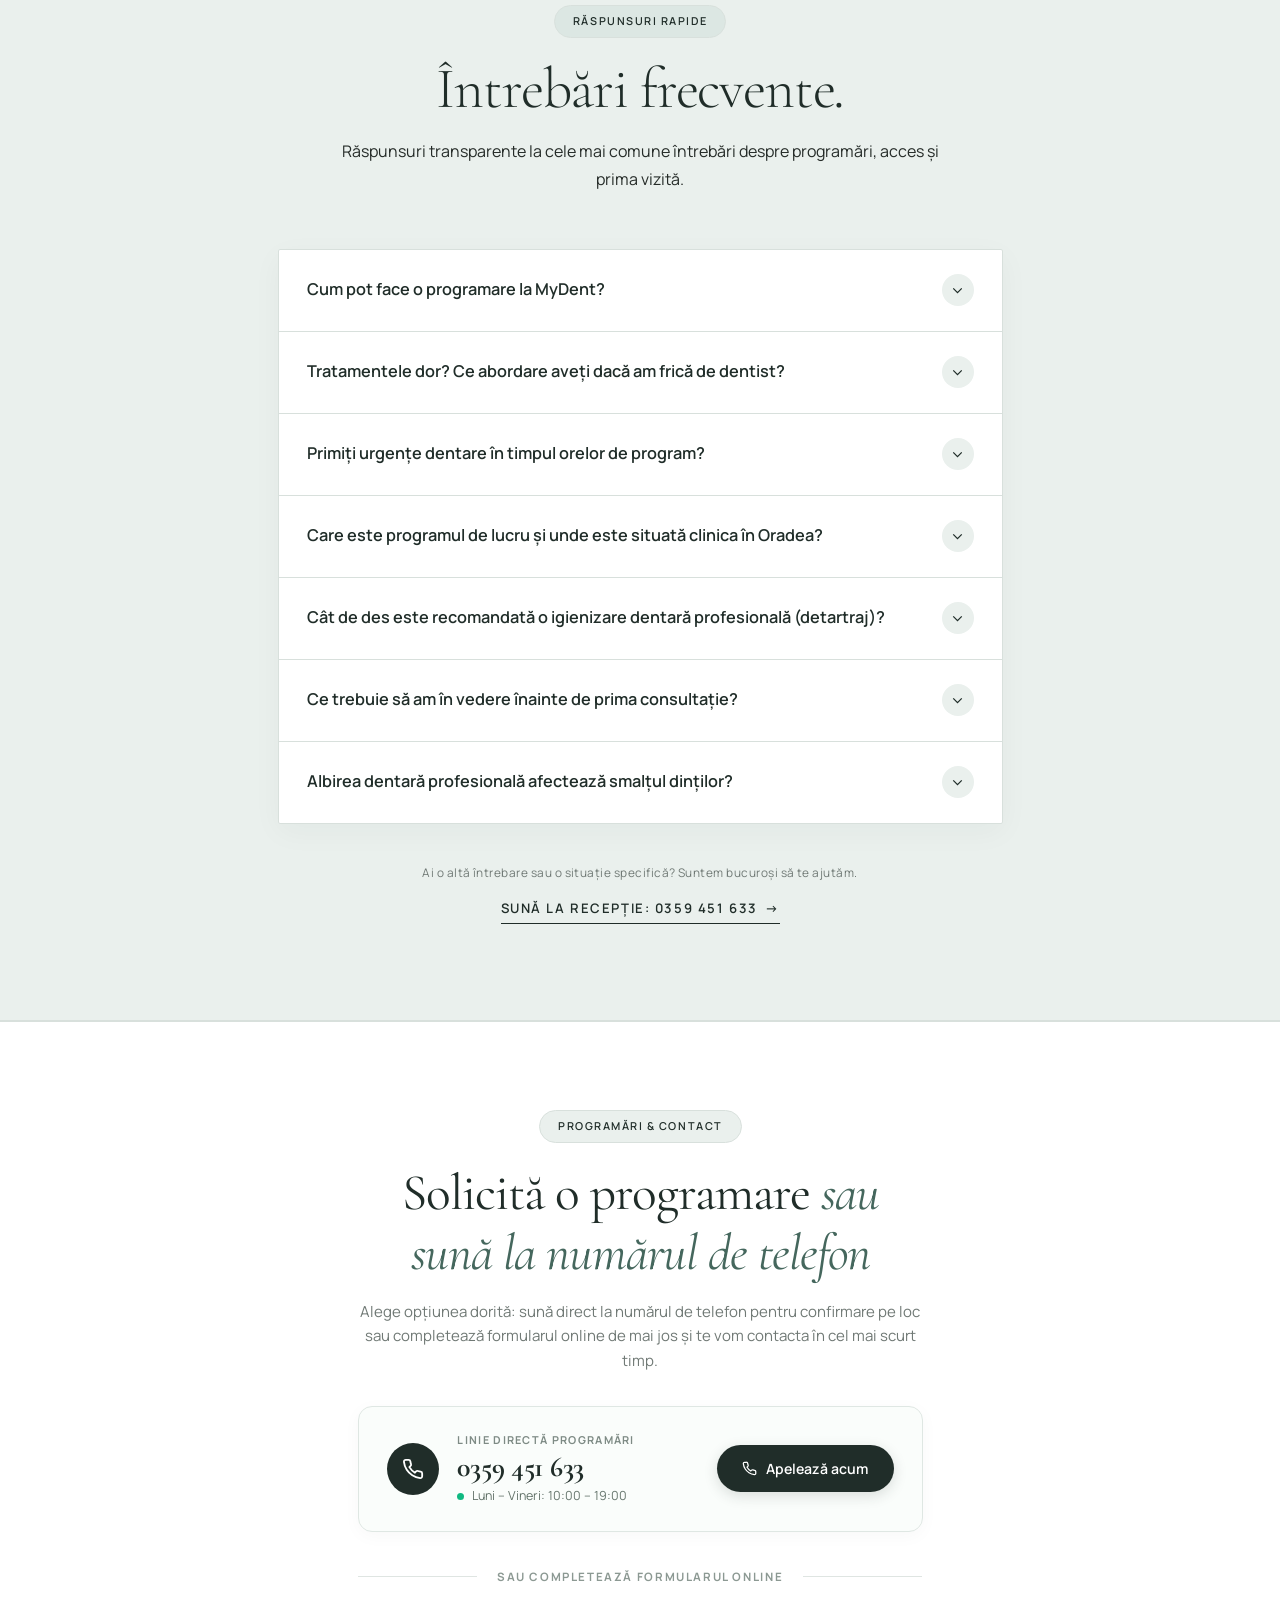
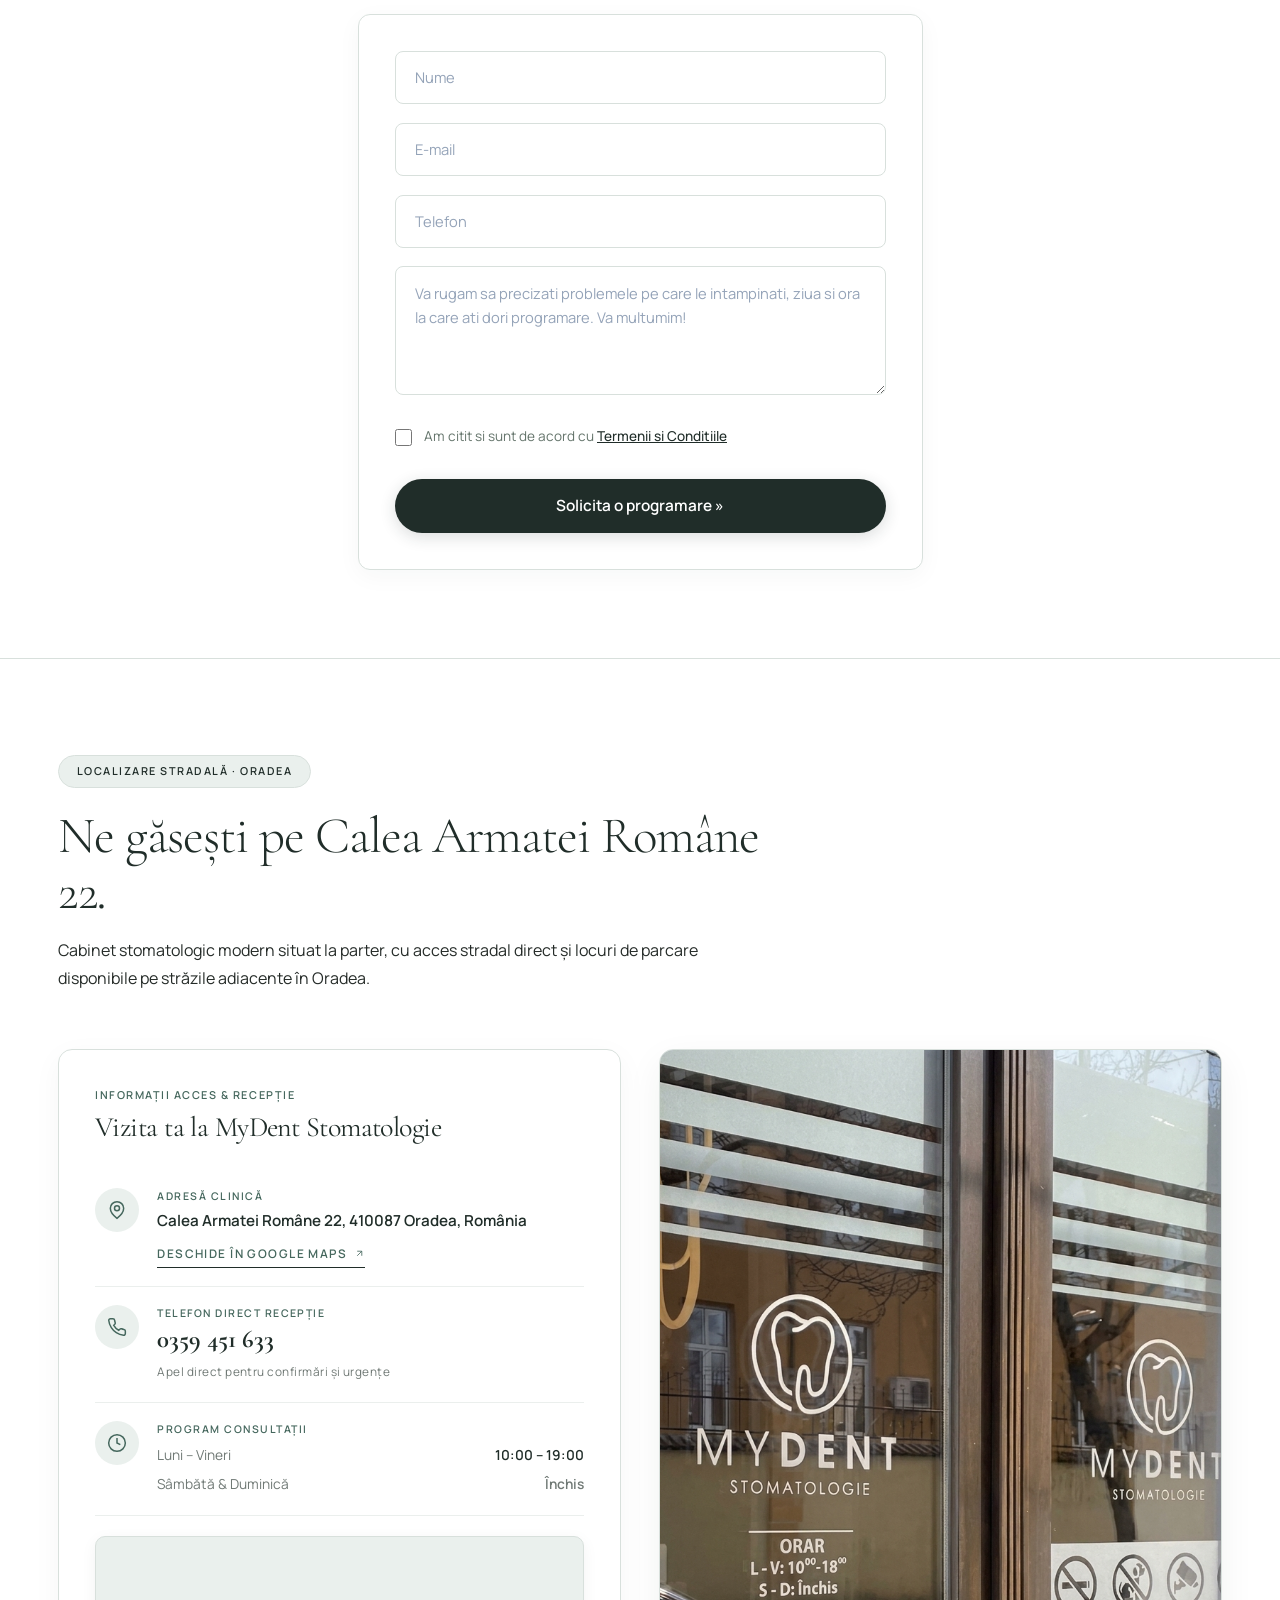
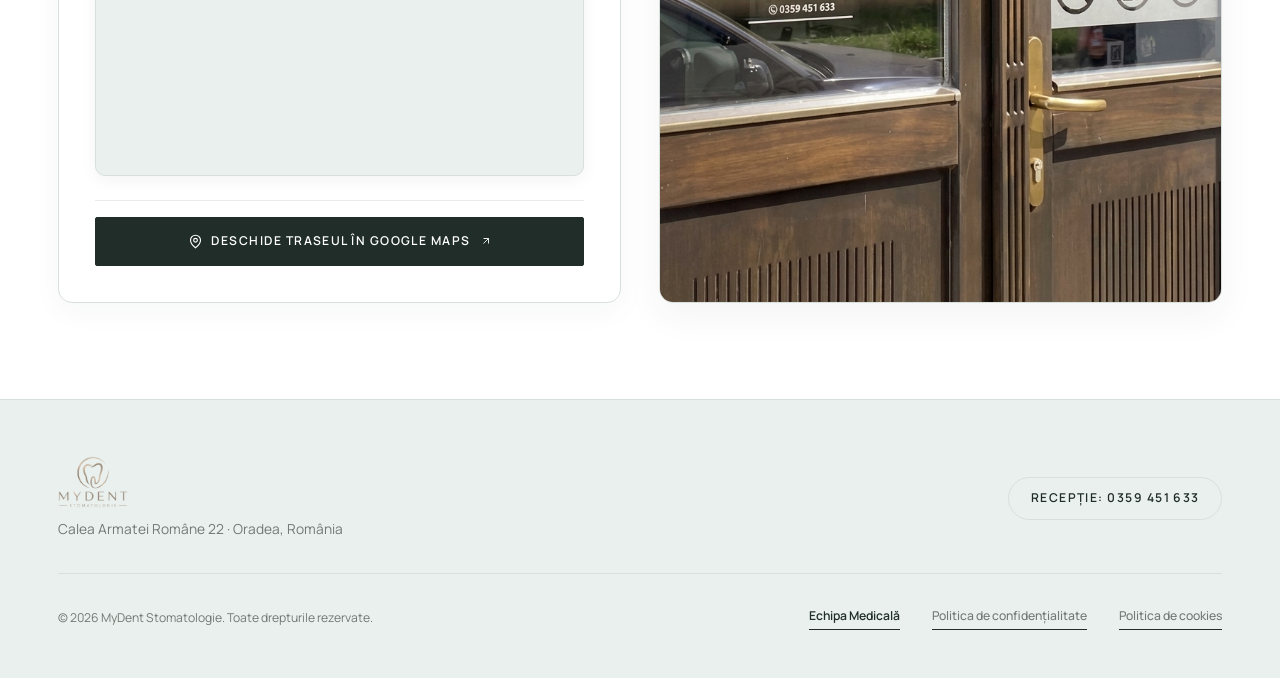
==== commit bb044629: "Adaugare sectiune si pagina Echipa Medicala cu 4 medici, carduri cu placeholder editabil si link in " ====
--- a/index.html
+++ b/index.html
@@ -73,6 +73,7 @@
         <nav class="desktop-nav" aria-label="Navigare principală">
           <a href="#top" class="editorial-nav-item active">Acasă</a>
           <a href="#servicii" class="editorial-nav-item">Servicii</a>
+          <a href="#echipa" class="editorial-nav-item">Echipă</a>
           <a href="#concept" class="editorial-nav-item">Spațiu &amp; Concept</a>
           <a href="#recenzii" class="editorial-nav-item">Recenzii</a>
           <a href="#faq" class="editorial-nav-item">Întrebări Frecvente</a>
@@ -99,6 +100,7 @@
       <div style="display: flex; flex-direction: column;">
         <a href="#top" class="mobile-drawer-link active">Acasă</a>
         <a href="#servicii" class="mobile-drawer-link">Servicii</a>
+        <a href="#echipa" class="mobile-drawer-link">Echipă</a>
         <a href="#concept" class="mobile-drawer-link">Spațiu &amp; Concept</a>
         <a href="#recenzii" class="mobile-drawer-link">Recenzii</a>
         <a href="#faq" class="mobile-drawer-link">Întrebări Frecvente</a>
@@ -487,6 +489,174 @@
           <svg width="20" height="20" viewBox="0 0 24 24" fill="none" stroke="currentColor" stroke-width="1.5"><path d="m9 18 6-6-6-6"/></svg>
         </button>
       </div>
+
+      <!-- =========================================================================
+           4B. ECHIPA MEDICALĂ - 4 MEDICI CU PLACEHOLDER EDITABIL
+           ========================================================================= -->
+      <section id="echipa" style="background-color: var(--color-sec-bg); padding: clamp(4rem, 6vw, 6.5rem) 0; border-top: 1px solid var(--color-borders);">
+        <div class="container">
+          
+          <!-- Header Secțiune -->
+          <div style="text-align: center; max-width: 780px; margin: 0 auto 3.5rem;">
+            <div style="display: inline-flex; align-items: center; justify-content: center; gap: 0.5rem; background-color: #FFFFFF; border: 1px solid var(--color-borders); padding: 0.4rem 1.25rem; border-radius: 999px; font-size: 0.72rem; font-weight: 700; letter-spacing: 0.16em; text-transform: uppercase; color: var(--color-forest-charcoal); margin-bottom: 1.25rem;">
+              ECHIPA MEDICALĂ
+            </div>
+            
+            <h2 class="headline-section" style="margin-bottom: 1rem; line-height: 1.2;">
+              Medici dedicați <em>zâmbetului tău.</em>
+            </h2>
+            
+            <p class="lead-editorial" style="margin: 0 auto 1.25rem; color: var(--color-text-main); font-size: clamp(1.02rem, 1.8vw, 1.18rem);">
+              O echipă caldă și profesionistă, ghidată de răbdare, empatie și tehnici moderne pentru confortul tău.
+            </p>
+            
+            <a href="echipa.html" class="editorial-link" style="font-size: 0.82rem; font-weight: 600;">
+              Vezi pagina completă a echipei <span>→</span>
+            </a>
+          </div>
+
+          <!-- Grid 4 Medici -->
+          <div class="team-grid">
+            
+            <!-- Medic 1 -->
+            <article class="doctor-card reveal-init stagger-1">
+              <div class="doctor-photo-box">
+                <div class="doctor-placeholder-wrap">
+                  <div class="doctor-placeholder-icon-wrap" aria-hidden="true">
+                    <svg width="26" height="26" viewBox="0 0 24 24" fill="none" stroke="currentColor" stroke-width="1.6">
+                      <path d="M14.5 4h-5L7 7H4a2 2 0 0 0-2 2v9a2 2 0 0 0 2 2h16a2 2 0 0 0 2-2V9a2 2 0 0 0-2-2h-3l-2.5-3z"/>
+                      <circle cx="12" cy="13" r="3"/>
+                    </svg>
+                  </div>
+                  <div class="doctor-placeholder-title">Fotografie în curând</div>
+                  <div class="doctor-placeholder-sub">Spațiu rezervat imagine oficială</div>
+                  <label class="btn-upload-doctor-photo">
+                    <svg width="13" height="13" viewBox="0 0 24 24" fill="none" stroke="currentColor" stroke-width="2"><line x1="12" y1="5" x2="12" y2="19"/><line x1="5" y1="12" x2="19" y2="12"/></svg>
+                    <span>Încarcă imagine</span>
+                    <input type="file" class="doctor-photo-input" accept="image/*" style="display: none;" />
+                  </label>
+                </div>
+                <div class="doctor-tag-badge">RĂBDARE &amp; BLÂNDEȚE</div>
+              </div>
+
+              <div class="doctor-card-body">
+                <div class="doctor-specialty">STOMATOLOGIE GENERALĂ &amp; PROTETICĂ</div>
+                <h3 class="doctor-name">Dr. Medic Stomatolog</h3>
+                <p class="doctor-desc">
+                  Abordare caldă și atentă, axată pe prevenție, restaurări directe de înaltă precizie și crearea unei experiențe relaxante.
+                </p>
+                <div class="doctor-card-footer">
+                  <span style="font-size: 0.72rem; color: var(--color-text-secondary); text-transform: uppercase; letter-spacing: 0.08em; font-weight: 600;">Cabinet 01</span>
+                  <a href="#programare" class="editorial-link" style="font-size: 0.78rem;">Programează <span>→</span></a>
+                </div>
+              </div>
+            </article>
+
+            <!-- Medic 2 -->
+            <article class="doctor-card reveal-init stagger-2">
+              <div class="doctor-photo-box">
+                <div class="doctor-placeholder-wrap">
+                  <div class="doctor-placeholder-icon-wrap" aria-hidden="true">
+                    <svg width="26" height="26" viewBox="0 0 24 24" fill="none" stroke="currentColor" stroke-width="1.6">
+                      <path d="M14.5 4h-5L7 7H4a2 2 0 0 0-2 2v9a2 2 0 0 0 2 2h16a2 2 0 0 0 2-2V9a2 2 0 0 0-2-2h-3l-2.5-3z"/>
+                      <circle cx="12" cy="13" r="3"/>
+                    </svg>
+                  </div>
+                  <div class="doctor-placeholder-title">Fotografie în curând</div>
+                  <div class="doctor-placeholder-sub">Spațiu rezervat imagine oficială</div>
+                  <label class="btn-upload-doctor-photo">
+                    <svg width="13" height="13" viewBox="0 0 24 24" fill="none" stroke="currentColor" stroke-width="2"><line x1="12" y1="5" x2="12" y2="19"/><line x1="5" y1="12" x2="19" y2="12"/></svg>
+                    <span>Încarcă imagine</span>
+                    <input type="file" class="doctor-photo-input" accept="image/*" style="display: none;" />
+                  </label>
+                </div>
+                <div class="doctor-tag-badge">RIGOARE &amp; PRECIZIE</div>
+              </div>
+
+              <div class="doctor-card-body">
+                <div class="doctor-specialty">ORTODONȚIE &amp; ESTETICĂ DENTARĂ</div>
+                <h3 class="doctor-name">Dr. Medic Stomatolog</h3>
+                <p class="doctor-desc">
+                  Dedicat alinierii dento-maxilare și fațetelor estetice. Planifică fiecare tratament cu minuțiozitate pentru un rezultat armonios.
+                </p>
+                <div class="doctor-card-footer">
+                  <span style="font-size: 0.72rem; color: var(--color-text-secondary); text-transform: uppercase; letter-spacing: 0.08em; font-weight: 600;">Cabinet 02</span>
+                  <a href="#programare" class="editorial-link" style="font-size: 0.78rem;">Programează <span>→</span></a>
+                </div>
+              </div>
+            </article>
+
+            <!-- Medic 3 -->
+            <article class="doctor-card reveal-init stagger-3">
+              <div class="doctor-photo-box">
+                <div class="doctor-placeholder-wrap">
+                  <div class="doctor-placeholder-icon-wrap" aria-hidden="true">
+                    <svg width="26" height="26" viewBox="0 0 24 24" fill="none" stroke="currentColor" stroke-width="1.6">
+                      <path d="M14.5 4h-5L7 7H4a2 2 0 0 0-2 2v9a2 2 0 0 0 2 2h16a2 2 0 0 0 2-2V9a2 2 0 0 0-2-2h-3l-2.5-3z"/>
+                      <circle cx="12" cy="13" r="3"/>
+                    </svg>
+                  </div>
+                  <div class="doctor-placeholder-title">Fotografie în curând</div>
+                  <div class="doctor-placeholder-sub">Spațiu rezervat imagine oficială</div>
+                  <label class="btn-upload-doctor-photo">
+                    <svg width="13" height="13" viewBox="0 0 24 24" fill="none" stroke="currentColor" stroke-width="2"><line x1="12" y1="5" x2="12" y2="19"/><line x1="5" y1="12" x2="19" y2="12"/></svg>
+                    <span>Încarcă imagine</span>
+                    <input type="file" class="doctor-photo-input" accept="image/*" style="display: none;" />
+                  </label>
+                </div>
+                <div class="doctor-tag-badge">SIGURANȚĂ &amp; CONFORT</div>
+              </div>
+
+              <div class="doctor-card-body">
+                <div class="doctor-specialty">CHIRURGIE &amp; IMPLANTOLOGIE</div>
+                <h3 class="doctor-name">Dr. Medic Stomatolog</h3>
+                <p class="doctor-desc">
+                  Intervenții chirurgicale blânde, inserare precisă de implanturi din titan certificate și reabilitări orale rapide fără durere.
+                </p>
+                <div class="doctor-card-footer">
+                  <span style="font-size: 0.72rem; color: var(--color-text-secondary); text-transform: uppercase; letter-spacing: 0.08em; font-weight: 600;">Chirurgie</span>
+                  <a href="#programare" class="editorial-link" style="font-size: 0.78rem;">Programează <span>→</span></a>
+                </div>
+              </div>
+            </article>
+
+            <!-- Medic 4 -->
+            <article class="doctor-card reveal-init stagger-4">
+              <div class="doctor-photo-box">
+                <div class="doctor-placeholder-wrap">
+                  <div class="doctor-placeholder-icon-wrap" aria-hidden="true">
+                    <svg width="26" height="26" viewBox="0 0 24 24" fill="none" stroke="currentColor" stroke-width="1.6">
+                      <path d="M14.5 4h-5L7 7H4a2 2 0 0 0-2 2v9a2 2 0 0 0 2 2h16a2 2 0 0 0 2-2V9a2 2 0 0 0-2-2h-3l-2.5-3z"/>
+                      <circle cx="12" cy="13" r="3"/>
+                    </svg>
+                  </div>
+                  <div class="doctor-placeholder-title">Fotografie în curând</div>
+                  <div class="doctor-placeholder-sub">Spațiu rezervat imagine oficială</div>
+                  <label class="btn-upload-doctor-photo">
+                    <svg width="13" height="13" viewBox="0 0 24 24" fill="none" stroke="currentColor" stroke-width="2"><line x1="12" y1="5" x2="12" y2="19"/><line x1="5" y1="12" x2="19" y2="12"/></svg>
+                    <span>Încarcă imagine</span>
+                    <input type="file" class="doctor-photo-input" accept="image/*" style="display: none;" />
+                  </label>
+                </div>
+                <div class="doctor-tag-badge">EMPATIE &amp; TEHNOLOGIE</div>
+              </div>
+
+              <div class="doctor-card-body">
+                <div class="doctor-specialty">ENDODONȚIE MICROSCOPICĂ &amp; PREVENȚIE</div>
+                <h3 class="doctor-name">Dr. Medic Stomatolog</h3>
+                <p class="doctor-desc">
+                  Tehnici avansate de salvare a dinților naturali prin microscop endodontic și atenție deosebită pentru igiena dentară și copii.
+                </p>
+                <div class="doctor-card-footer">
+                  <span style="font-size: 0.72rem; color: var(--color-text-secondary); text-transform: uppercase; letter-spacing: 0.08em; font-weight: 600;">Endodonție</span>
+                  <a href="#programare" class="editorial-link" style="font-size: 0.78rem;">Programează <span>→</span></a>
+                </div>
+              </div>
+            </article>
+
+          </div>
+        </div>
+      </section>
 
       <!-- =========================================================================
            5. REAL GOOGLE REVIEWS & 4.9 RATING
@@ -1091,6 +1261,9 @@
         <div style="display: flex; flex-wrap: wrap; align-items: center; justify-content: space-between; gap: 1.25rem; paddingTop: 2rem; font-size: 0.76rem; color: var(--color-text-secondary); padding-top: 2rem;">
           <div>© 2026 MyDent Stomatologie. Toate drepturile rezervate.</div>
           <div style="display: flex; align-items: center; gap: 2rem; flex-wrap: wrap;">
+            <a href="echipa.html" class="editorial-link" style="font-size: 0.76rem; color: var(--color-forest-charcoal); text-transform: none; letter-spacing: normal; font-weight: 600;">
+              Echipa Medicală
+            </a>
             <a href="politica-confidentialitate.html" class="editorial-link" style="font-size: 0.76rem; color: var(--color-text-secondary); text-transform: none; letter-spacing: normal; font-weight: 500;">
               Politica de confidențialitate
             </a>
--- a/css/style.css
+++ b/css/style.css
@@ -1596,4 +1596,205 @@
   display: block !important;
 }
 
-
+/* ==========================================================================
+   ECHIPA MEDICALĂ - CARDS & EDITABLE PLACEHOLDERS
+   ========================================================================== */
+.team-grid {
+  display: grid;
+  grid-template-columns: repeat(4, 1fr);
+  gap: 1.75rem;
+}
+
+@media (max-width: 1100px) {
+  .team-grid {
+    grid-template-columns: repeat(2, 1fr);
+    gap: 1.5rem;
+  }
+}
+
+@media (max-width: 640px) {
+  .team-grid {
+    grid-template-columns: 1fr;
+    gap: 1.5rem;
+  }
+}
+
+.doctor-card {
+  background-color: #FFFFFF;
+  border: 1px solid var(--color-borders);
+  border-radius: 14px;
+  overflow: hidden;
+  display: flex;
+  flex-direction: column;
+  transition: transform 0.35s cubic-bezier(0.16, 1, 0.3, 1), box-shadow 0.35s ease, border-color 0.35s ease;
+  box-shadow: 0 4px 20px rgba(32, 45, 41, 0.04);
+}
+
+.doctor-card:hover {
+  transform: translateY(-5px);
+  box-shadow: 0 18px 40px rgba(32, 45, 41, 0.09);
+  border-color: rgba(184, 151, 98, 0.45);
+}
+
+.doctor-photo-box {
+  position: relative;
+  width: 100%;
+  height: 330px;
+  background: linear-gradient(180deg, #FAF8F5 0%, #F3F1EC 100%);
+  display: flex;
+  flex-direction: column;
+  align-items: center;
+  justify-content: center;
+  overflow: hidden;
+  border-bottom: 1px dashed rgba(184, 151, 98, 0.35);
+}
+
+.doctor-placeholder-wrap {
+  display: flex;
+  flex-direction: column;
+  align-items: center;
+  text-align: center;
+  padding: 1.5rem;
+  z-index: 1;
+}
+
+.doctor-placeholder-icon-wrap {
+  width: 58px;
+  height: 58px;
+  border-radius: 50%;
+  background: #FFFFFF;
+  border: 1.5px solid rgba(184, 151, 98, 0.45);
+  display: flex;
+  align-items: center;
+  justify-content: center;
+  color: #B89762;
+  margin-bottom: 1rem;
+  box-shadow: 0 4px 12px rgba(184, 151, 98, 0.12);
+  transition: transform 0.3s ease, background-color 0.3s ease;
+}
+
+.doctor-card:hover .doctor-placeholder-icon-wrap {
+  transform: scale(1.08);
+  background: #FAF7F2;
+}
+
+.doctor-placeholder-title {
+  font-family: var(--font-serif);
+  font-size: 1.18rem;
+  color: var(--color-forest-charcoal);
+  margin-bottom: 0.3rem;
+  font-weight: 600;
+  letter-spacing: -0.01em;
+}
+
+.doctor-placeholder-sub {
+  font-family: var(--font-sans);
+  font-size: 0.72rem;
+  color: var(--color-text-secondary);
+  margin-bottom: 1.15rem;
+  letter-spacing: 0.04em;
+}
+
+.btn-upload-doctor-photo {
+  display: inline-flex;
+  align-items: center;
+  gap: 0.45rem;
+  background: #FFFFFF;
+  border: 1px solid rgba(184, 151, 98, 0.5);
+  padding: 0.45rem 1.05rem;
+  border-radius: 999px;
+  font-family: var(--font-sans);
+  font-size: 0.68rem;
+  font-weight: 700;
+  letter-spacing: 0.12em;
+  text-transform: uppercase;
+  color: #9E7B47;
+  cursor: pointer;
+  transition: all 0.25s ease;
+  box-shadow: 0 2px 8px rgba(32, 45, 41, 0.04);
+}
+
+.btn-upload-doctor-photo:hover {
+  background: #9E7B47;
+  color: #FFFFFF;
+  border-color: #9E7B47;
+  transform: translateY(-1px);
+  box-shadow: 0 4px 14px rgba(158, 123, 71, 0.28);
+}
+
+.doctor-tag-badge {
+  position: absolute;
+  bottom: 0.85rem;
+  left: 0.85rem;
+  background: #FFFFFF;
+  border: 1px solid rgba(216, 224, 220, 0.9);
+  padding: 0.35rem 0.75rem;
+  border-radius: 4px;
+  font-size: 0.62rem;
+  font-weight: 700;
+  letter-spacing: 0.1em;
+  text-transform: uppercase;
+  color: var(--color-forest-charcoal);
+  box-shadow: 0 2px 8px rgba(32, 45, 41, 0.06);
+  z-index: 2;
+}
+
+.doctor-real-img {
+  position: absolute;
+  top: 0;
+  left: 0;
+  width: 100%;
+  height: 100%;
+  object-fit: cover;
+  object-position: center top;
+  display: block;
+  transition: transform 0.6s cubic-bezier(0.16, 1, 0.3, 1);
+}
+
+.doctor-card:hover .doctor-real-img {
+  transform: scale(1.04);
+}
+
+.doctor-card-body {
+  padding: 1.5rem 1.35rem 1.65rem;
+  display: flex;
+  flex-direction: column;
+  flex-grow: 1;
+}
+
+.doctor-specialty {
+  font-size: 0.68rem;
+  font-weight: 700;
+  letter-spacing: 0.12em;
+  text-transform: uppercase;
+  color: #9E7B47;
+  margin-bottom: 0.45rem;
+}
+
+.doctor-name {
+  font-family: var(--font-serif);
+  font-size: 1.3rem;
+  font-weight: 600;
+  color: var(--color-forest-charcoal);
+  margin-bottom: 0.65rem;
+  line-height: 1.25;
+}
+
+.doctor-desc {
+  font-size: 0.84rem;
+  color: var(--color-text-secondary);
+  line-height: 1.65;
+  margin-bottom: 1.35rem;
+  flex-grow: 1;
+}
+
+.doctor-card-footer {
+  padding-top: 1rem;
+  border-top: 1px solid var(--color-borders);
+  display: flex;
+  align-items: center;
+  justify-content: space-between;
+}
+
+
+
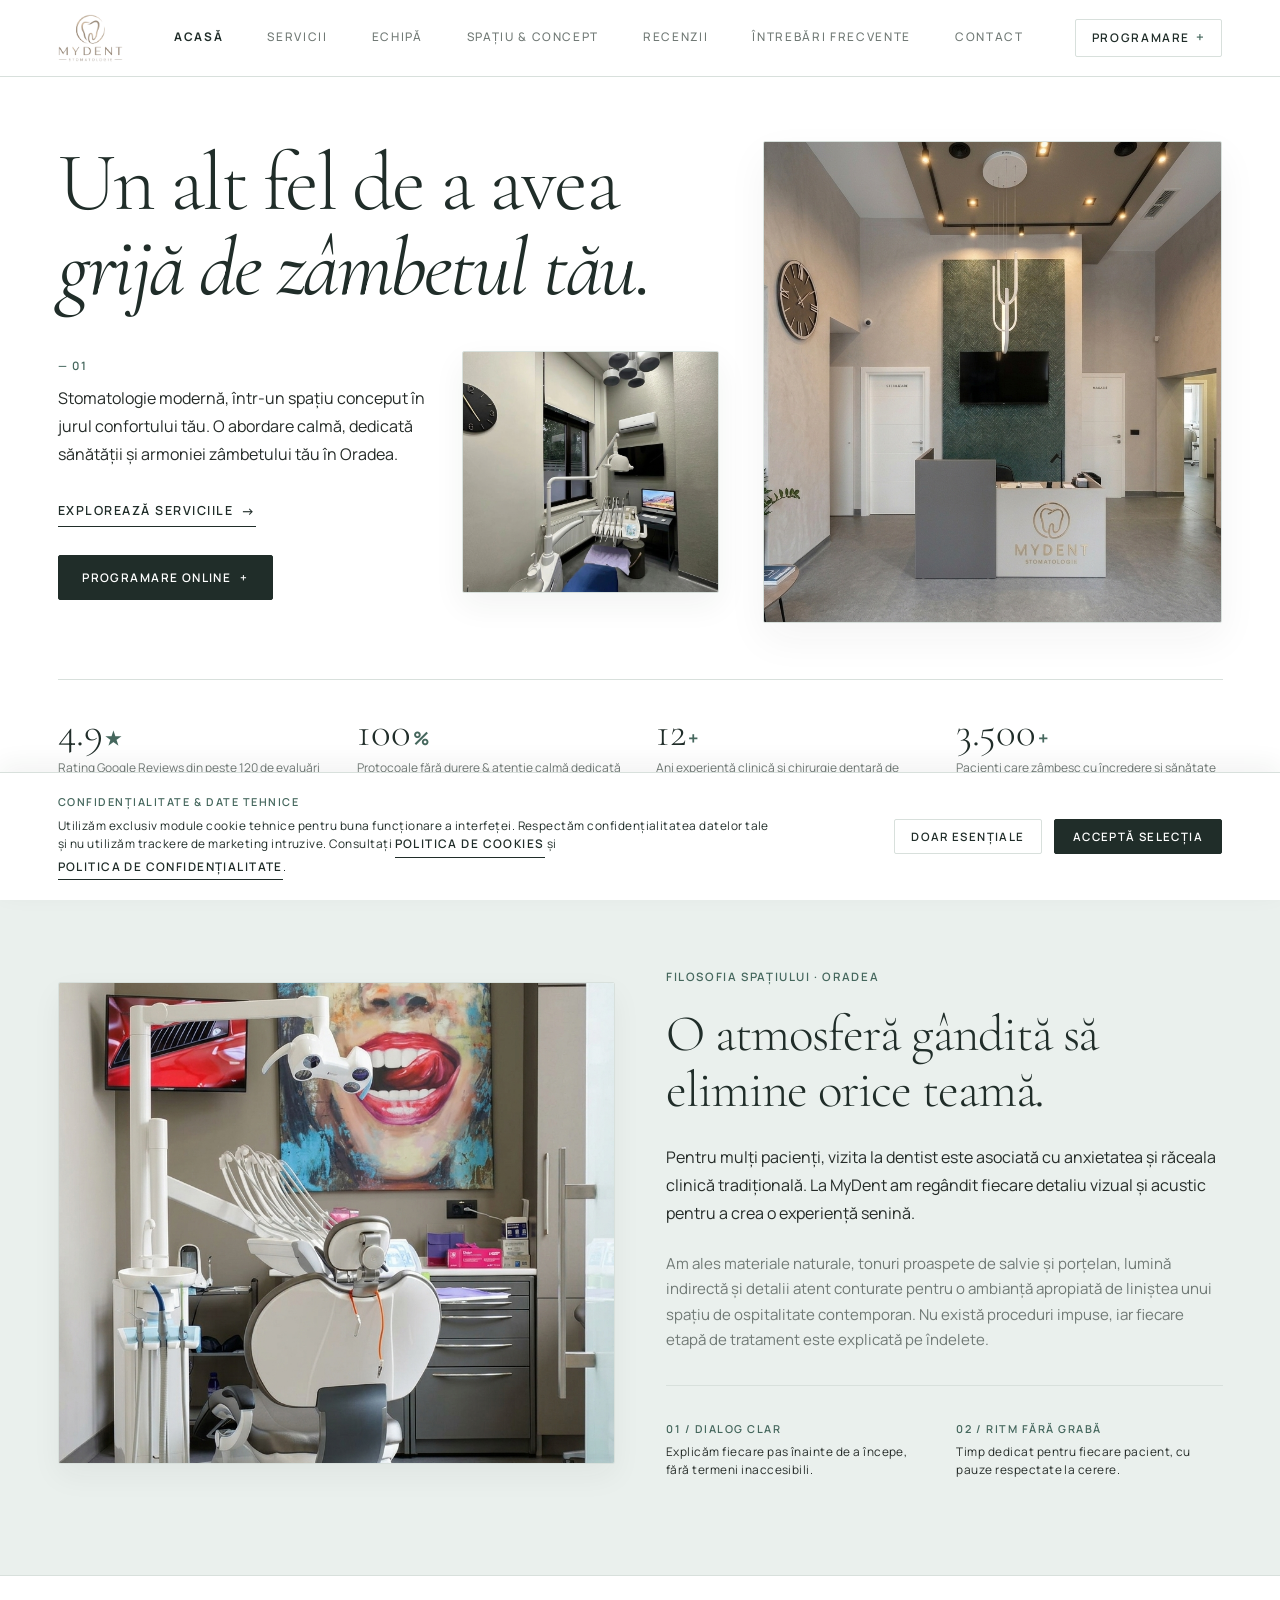
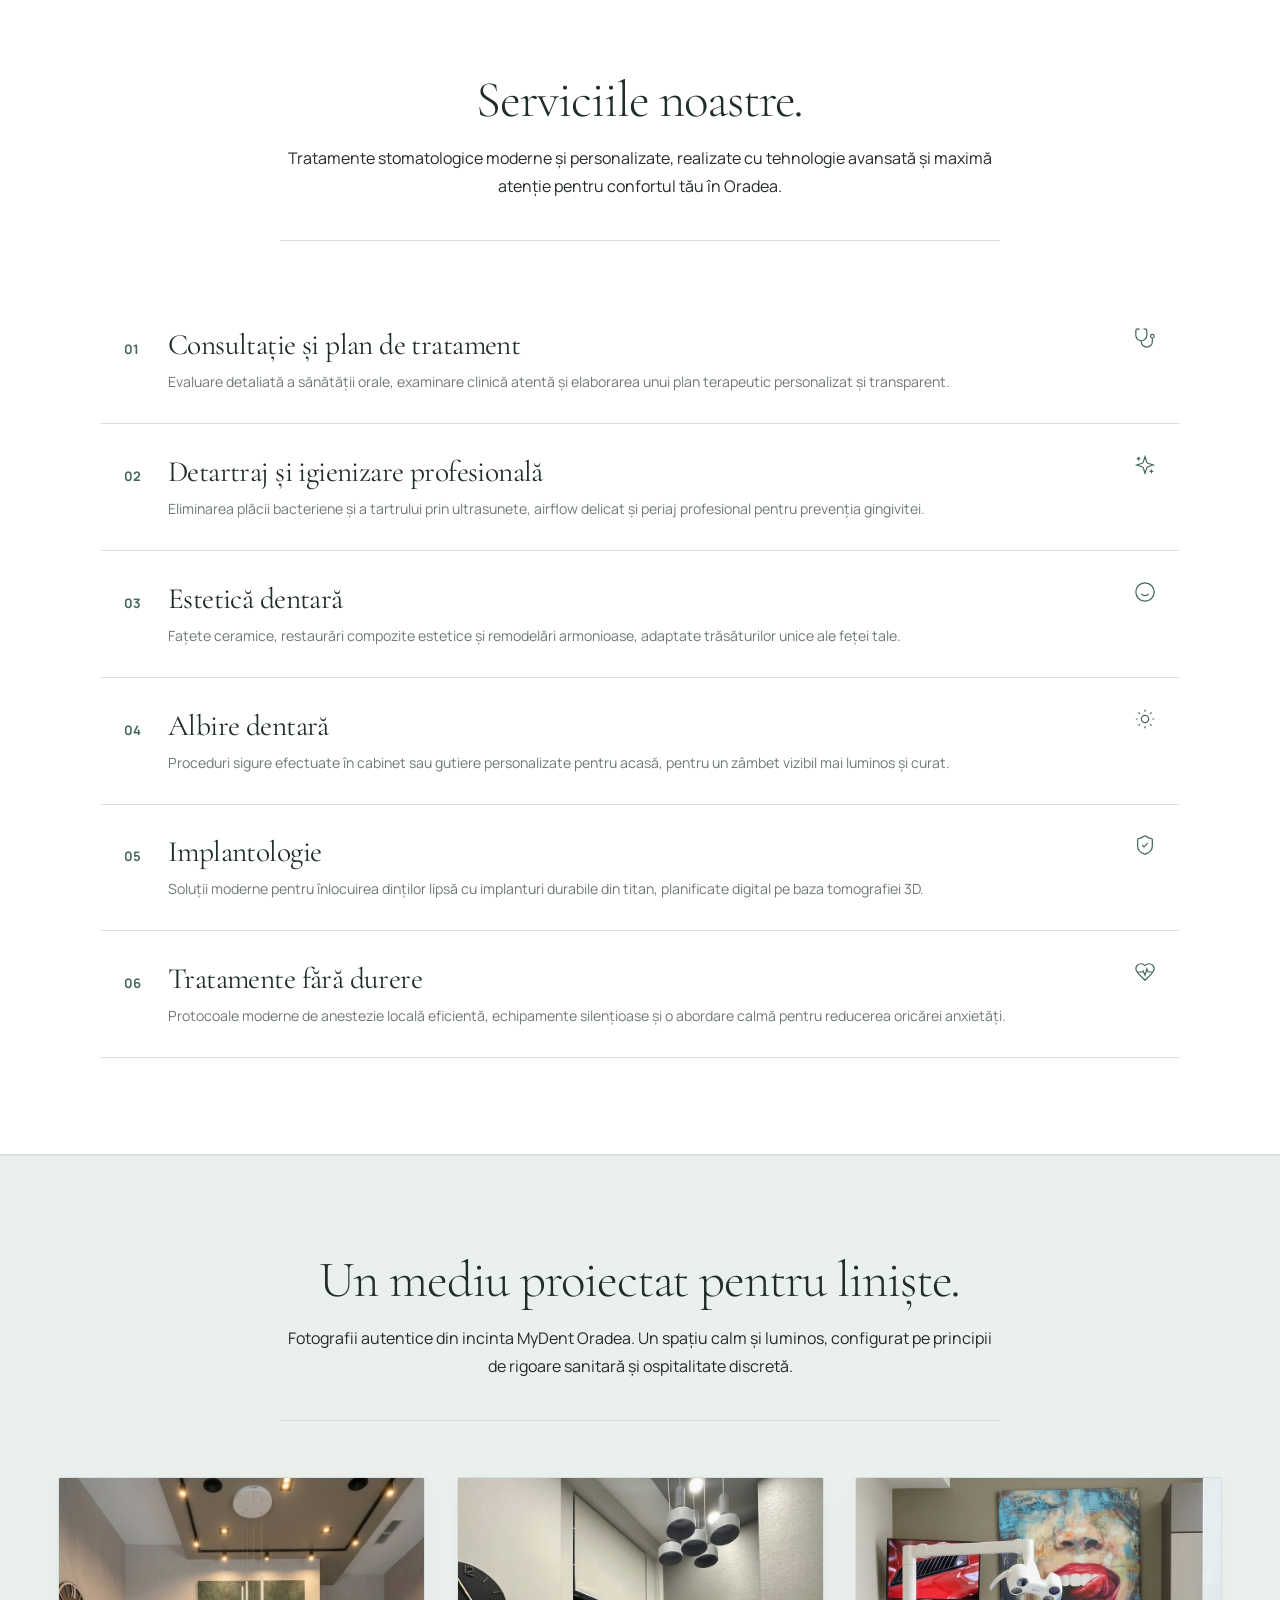
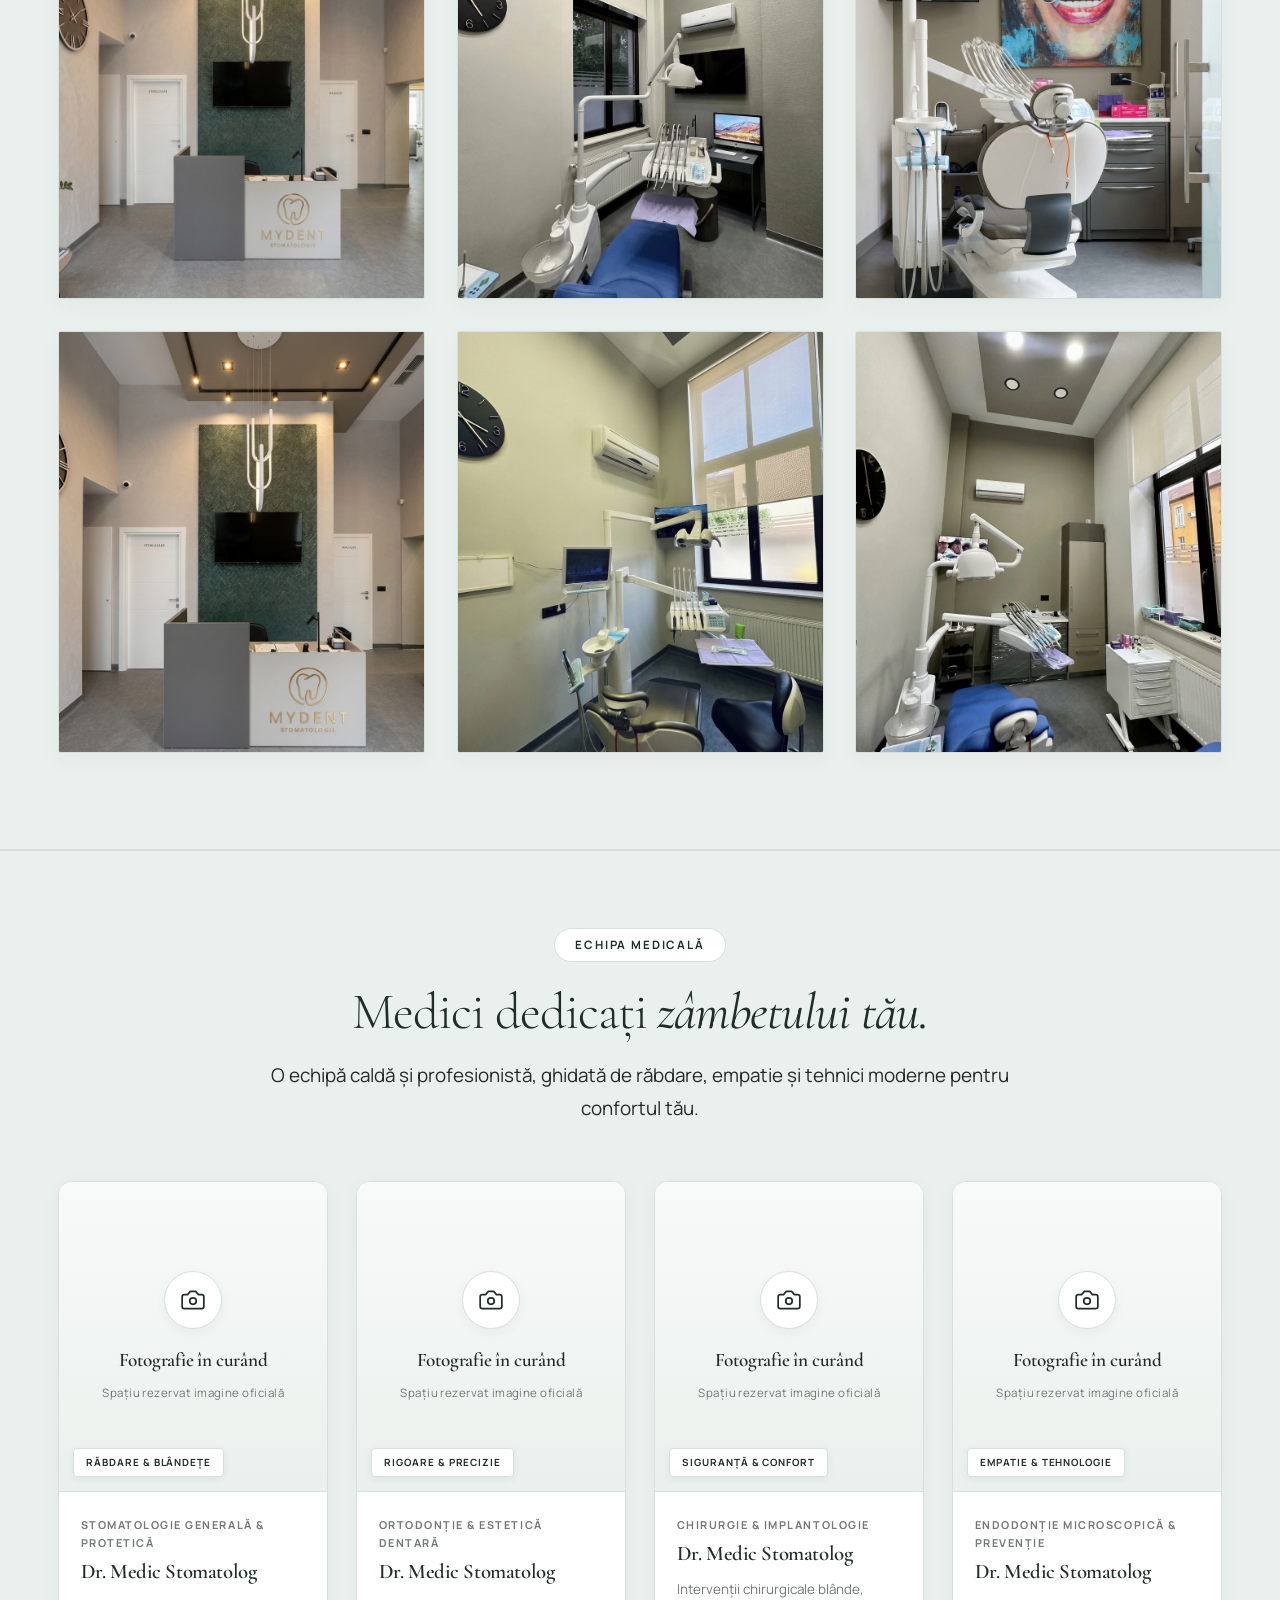
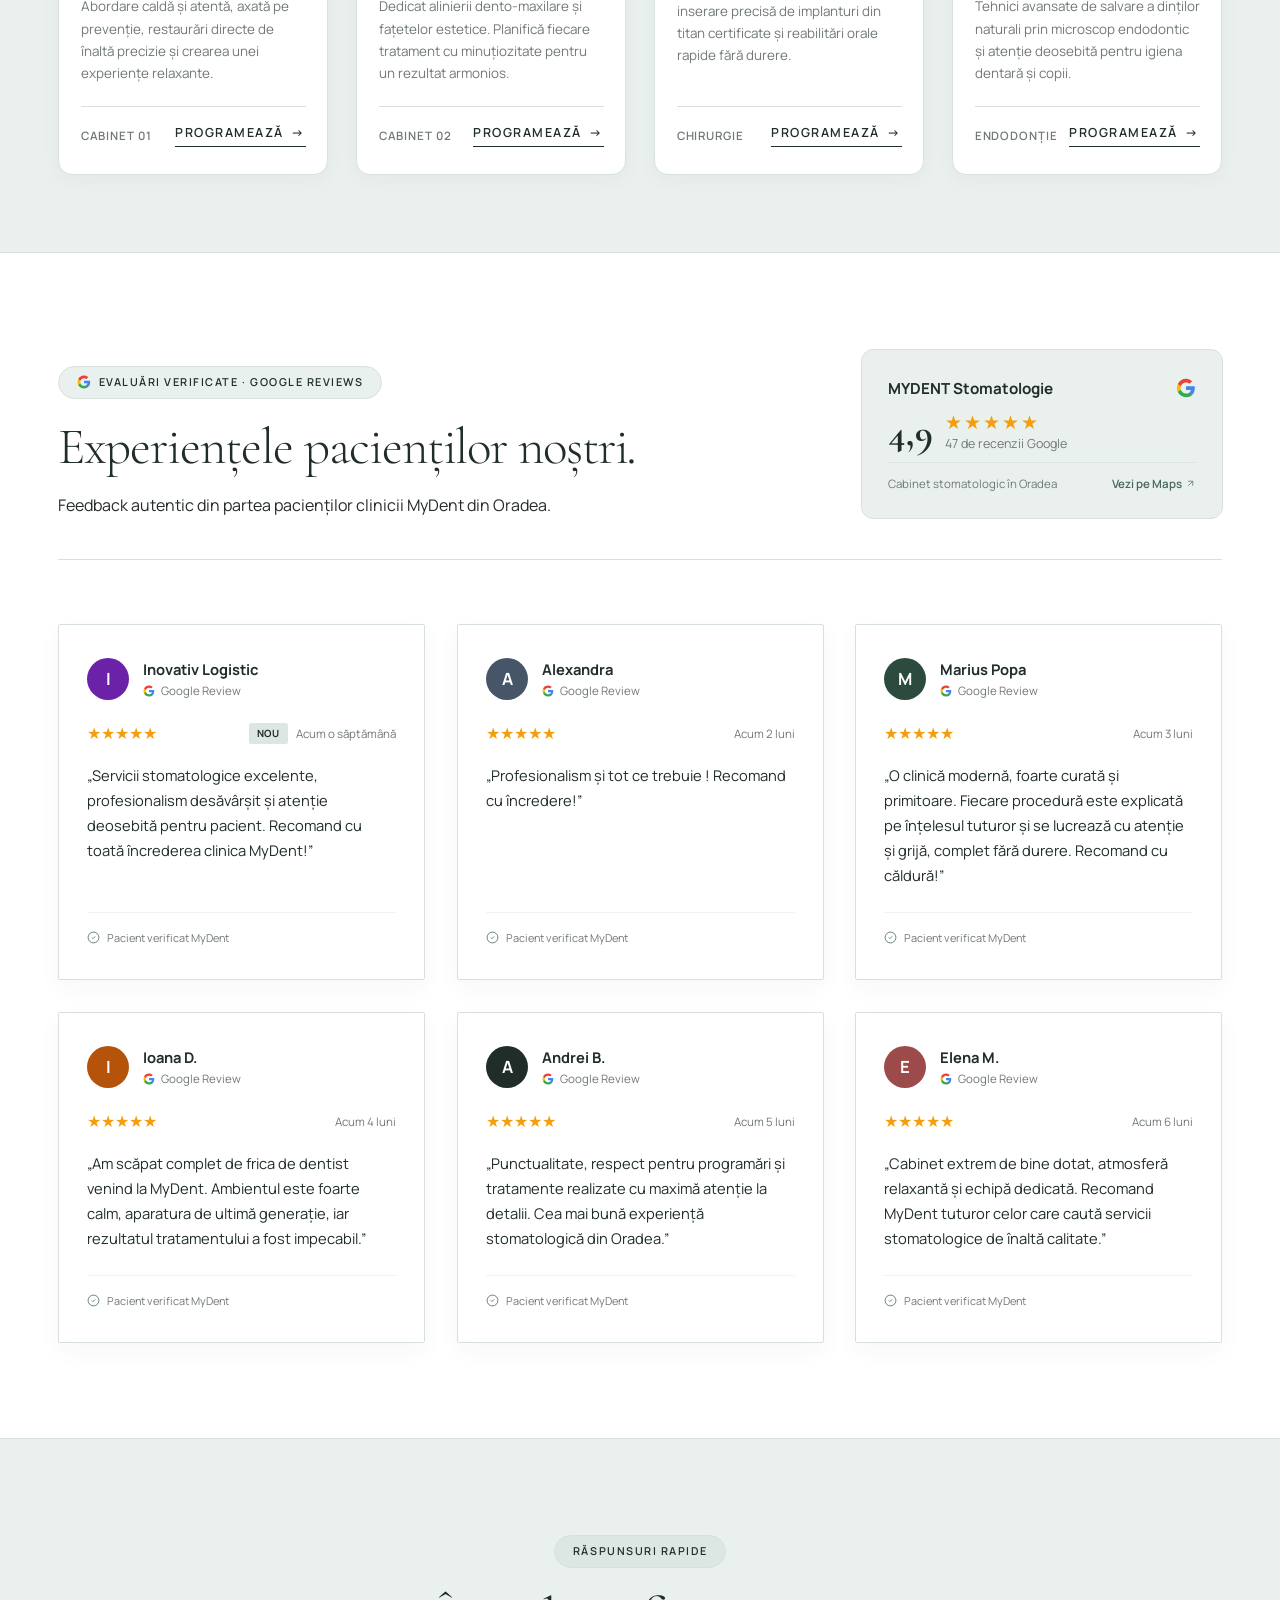
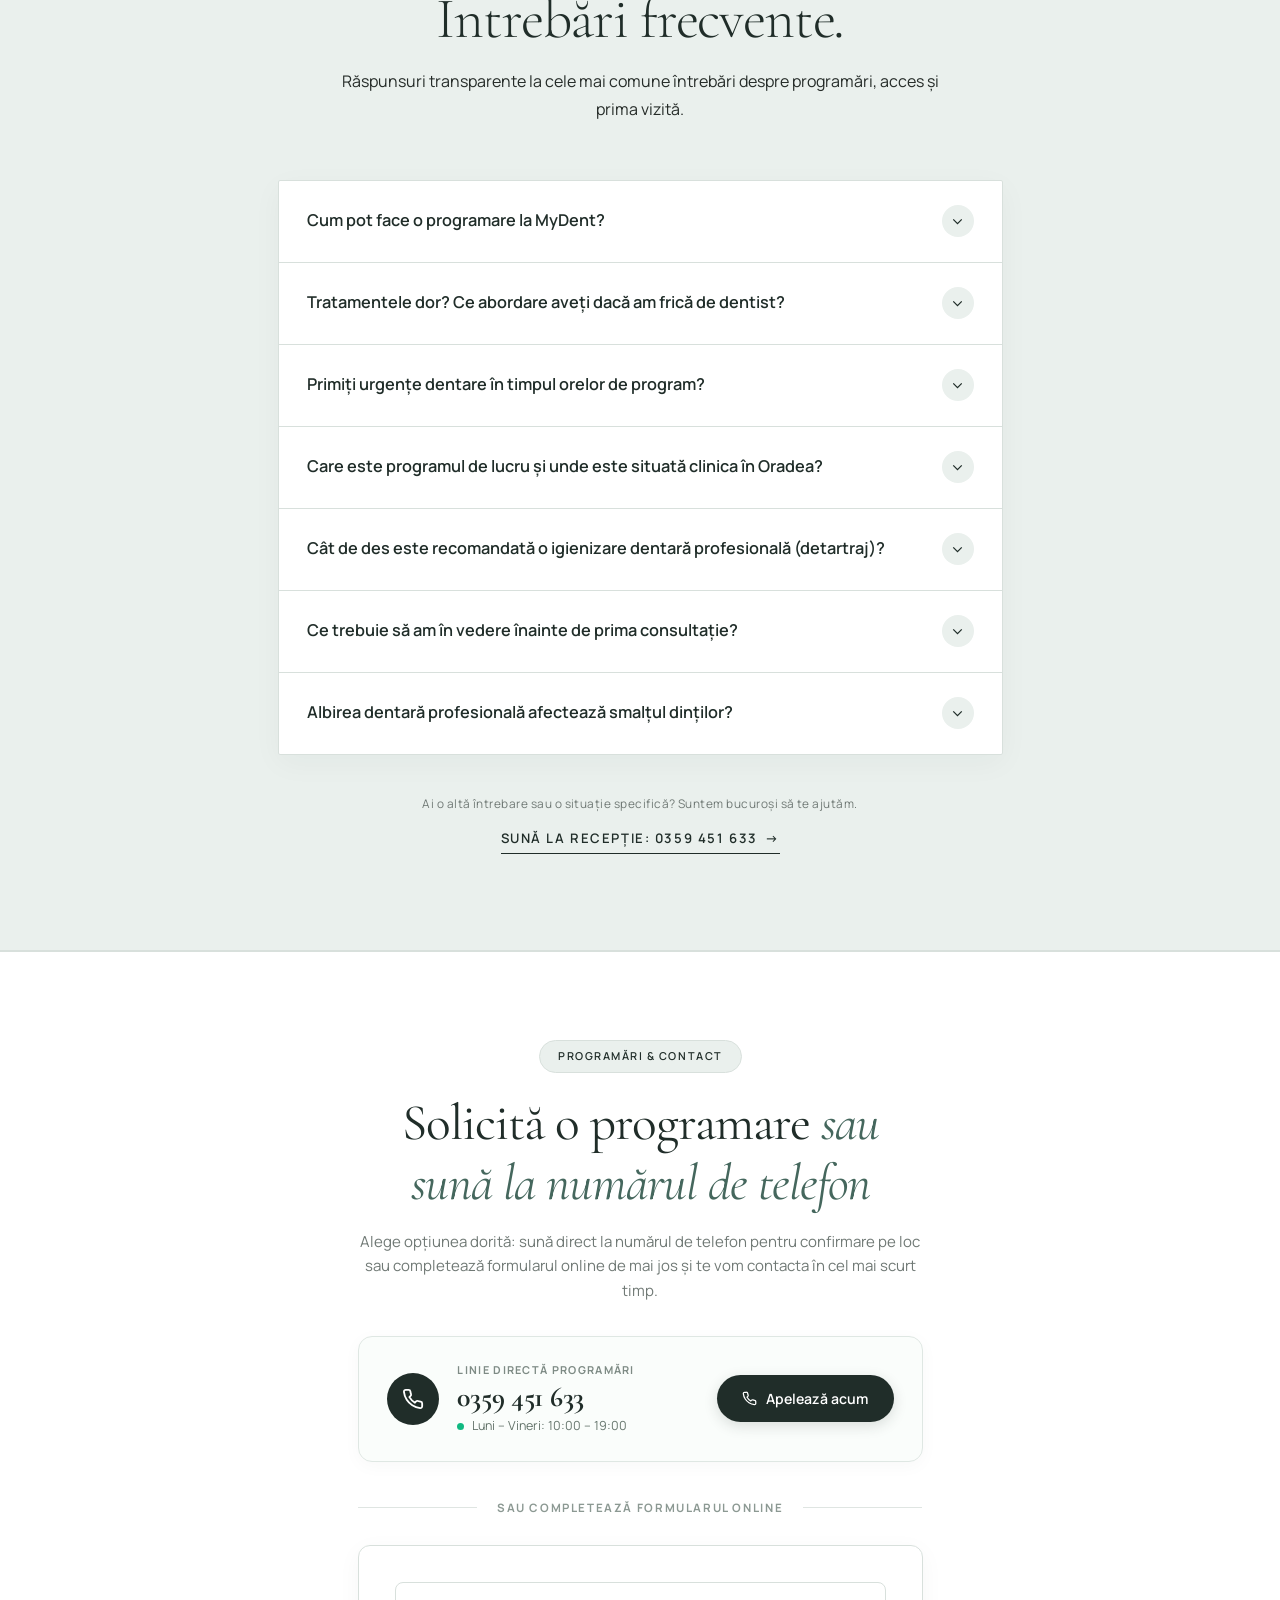
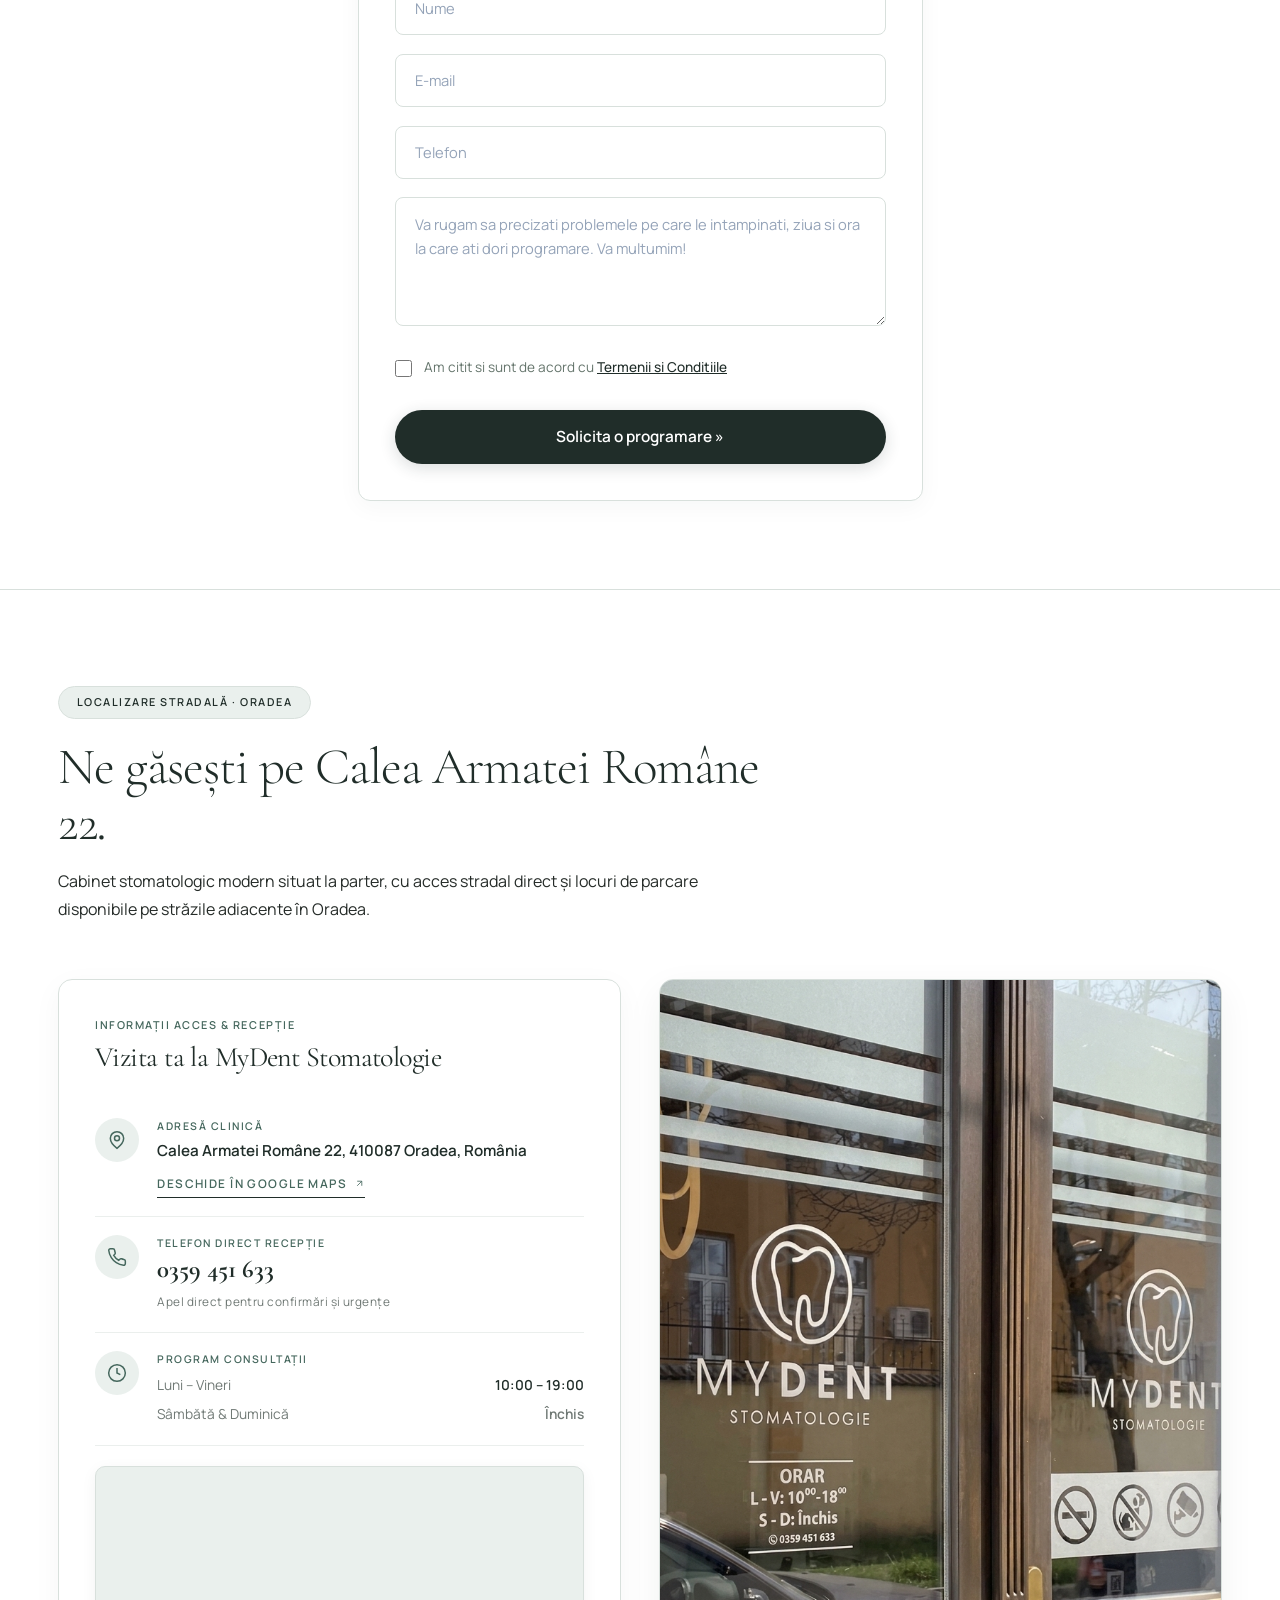
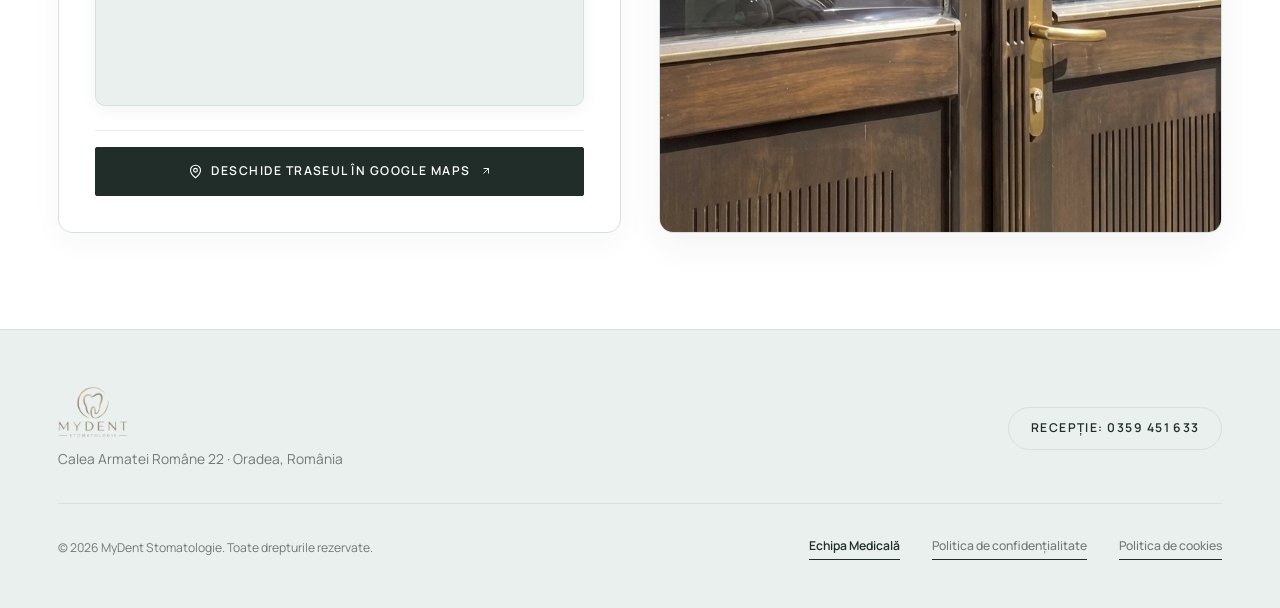
==== commit 881b6721: "Eliminare buton incarcare imagine si link echipa, armonizare culori in tematica Sage & Porcelain far" ====
--- a/index.html
+++ b/index.html
@@ -506,13 +506,9 @@
               Medici dedicați <em>zâmbetului tău.</em>
             </h2>
             
-            <p class="lead-editorial" style="margin: 0 auto 1.25rem; color: var(--color-text-main); font-size: clamp(1.02rem, 1.8vw, 1.18rem);">
+            <p class="lead-editorial" style="margin: 0 auto; color: var(--color-text-main); font-size: clamp(1.02rem, 1.8vw, 1.18rem);">
               O echipă caldă și profesionistă, ghidată de răbdare, empatie și tehnici moderne pentru confortul tău.
             </p>
-            
-            <a href="echipa.html" class="editorial-link" style="font-size: 0.82rem; font-weight: 600;">
-              Vezi pagina completă a echipei <span>→</span>
-            </a>
           </div>
 
           <!-- Grid 4 Medici -->
@@ -530,11 +526,6 @@
                   </div>
                   <div class="doctor-placeholder-title">Fotografie în curând</div>
                   <div class="doctor-placeholder-sub">Spațiu rezervat imagine oficială</div>
-                  <label class="btn-upload-doctor-photo">
-                    <svg width="13" height="13" viewBox="0 0 24 24" fill="none" stroke="currentColor" stroke-width="2"><line x1="12" y1="5" x2="12" y2="19"/><line x1="5" y1="12" x2="19" y2="12"/></svg>
-                    <span>Încarcă imagine</span>
-                    <input type="file" class="doctor-photo-input" accept="image/*" style="display: none;" />
-                  </label>
                 </div>
                 <div class="doctor-tag-badge">RĂBDARE &amp; BLÂNDEȚE</div>
               </div>
@@ -564,11 +555,6 @@
                   </div>
                   <div class="doctor-placeholder-title">Fotografie în curând</div>
                   <div class="doctor-placeholder-sub">Spațiu rezervat imagine oficială</div>
-                  <label class="btn-upload-doctor-photo">
-                    <svg width="13" height="13" viewBox="0 0 24 24" fill="none" stroke="currentColor" stroke-width="2"><line x1="12" y1="5" x2="12" y2="19"/><line x1="5" y1="12" x2="19" y2="12"/></svg>
-                    <span>Încarcă imagine</span>
-                    <input type="file" class="doctor-photo-input" accept="image/*" style="display: none;" />
-                  </label>
                 </div>
                 <div class="doctor-tag-badge">RIGOARE &amp; PRECIZIE</div>
               </div>
@@ -598,11 +584,6 @@
                   </div>
                   <div class="doctor-placeholder-title">Fotografie în curând</div>
                   <div class="doctor-placeholder-sub">Spațiu rezervat imagine oficială</div>
-                  <label class="btn-upload-doctor-photo">
-                    <svg width="13" height="13" viewBox="0 0 24 24" fill="none" stroke="currentColor" stroke-width="2"><line x1="12" y1="5" x2="12" y2="19"/><line x1="5" y1="12" x2="19" y2="12"/></svg>
-                    <span>Încarcă imagine</span>
-                    <input type="file" class="doctor-photo-input" accept="image/*" style="display: none;" />
-                  </label>
                 </div>
                 <div class="doctor-tag-badge">SIGURANȚĂ &amp; CONFORT</div>
               </div>
@@ -632,11 +613,6 @@
                   </div>
                   <div class="doctor-placeholder-title">Fotografie în curând</div>
                   <div class="doctor-placeholder-sub">Spațiu rezervat imagine oficială</div>
-                  <label class="btn-upload-doctor-photo">
-                    <svg width="13" height="13" viewBox="0 0 24 24" fill="none" stroke="currentColor" stroke-width="2"><line x1="12" y1="5" x2="12" y2="19"/><line x1="5" y1="12" x2="19" y2="12"/></svg>
-                    <span>Încarcă imagine</span>
-                    <input type="file" class="doctor-photo-input" accept="image/*" style="display: none;" />
-                  </label>
                 </div>
                 <div class="doctor-tag-badge">EMPATIE &amp; TEHNOLOGIE</div>
               </div>
--- a/css/style.css
+++ b/css/style.css
@@ -1633,20 +1633,20 @@
 .doctor-card:hover {
   transform: translateY(-5px);
   box-shadow: 0 18px 40px rgba(32, 45, 41, 0.09);
-  border-color: rgba(184, 151, 98, 0.45);
+  border-color: rgba(32, 45, 41, 0.3);
 }
 
 .doctor-photo-box {
   position: relative;
   width: 100%;
-  height: 330px;
-  background: linear-gradient(180deg, #FAF8F5 0%, #F3F1EC 100%);
+  height: 310px;
+  background: linear-gradient(180deg, #F8FAF9 0%, #EAF0ED 100%);
   display: flex;
   flex-direction: column;
   align-items: center;
   justify-content: center;
   overflow: hidden;
-  border-bottom: 1px dashed rgba(184, 151, 98, 0.35);
+  border-bottom: 1px solid var(--color-borders);
 }
 
 .doctor-placeholder-wrap {
@@ -1663,26 +1663,26 @@
   height: 58px;
   border-radius: 50%;
   background: #FFFFFF;
-  border: 1.5px solid rgba(184, 151, 98, 0.45);
+  border: 1px solid var(--color-borders);
   display: flex;
   align-items: center;
   justify-content: center;
-  color: #B89762;
+  color: var(--color-forest-charcoal);
   margin-bottom: 1rem;
-  box-shadow: 0 4px 12px rgba(184, 151, 98, 0.12);
+  box-shadow: 0 4px 12px rgba(32, 45, 41, 0.05);
   transition: transform 0.3s ease, background-color 0.3s ease;
 }
 
 .doctor-card:hover .doctor-placeholder-icon-wrap {
   transform: scale(1.08);
-  background: #FAF7F2;
+  background: var(--color-sec-bg);
 }
 
 .doctor-placeholder-title {
   font-family: var(--font-serif);
-  font-size: 1.18rem;
-  color: var(--color-forest-charcoal);
-  margin-bottom: 0.3rem;
+  font-size: 1.2rem;
+  color: var(--color-forest-charcoal);
+  margin-bottom: 0.35rem;
   font-weight: 600;
   letter-spacing: -0.01em;
 }
@@ -1691,35 +1691,8 @@
   font-family: var(--font-sans);
   font-size: 0.72rem;
   color: var(--color-text-secondary);
-  margin-bottom: 1.15rem;
+  margin-bottom: 0;
   letter-spacing: 0.04em;
-}
-
-.btn-upload-doctor-photo {
-  display: inline-flex;
-  align-items: center;
-  gap: 0.45rem;
-  background: #FFFFFF;
-  border: 1px solid rgba(184, 151, 98, 0.5);
-  padding: 0.45rem 1.05rem;
-  border-radius: 999px;
-  font-family: var(--font-sans);
-  font-size: 0.68rem;
-  font-weight: 700;
-  letter-spacing: 0.12em;
-  text-transform: uppercase;
-  color: #9E7B47;
-  cursor: pointer;
-  transition: all 0.25s ease;
-  box-shadow: 0 2px 8px rgba(32, 45, 41, 0.04);
-}
-
-.btn-upload-doctor-photo:hover {
-  background: #9E7B47;
-  color: #FFFFFF;
-  border-color: #9E7B47;
-  transform: translateY(-1px);
-  box-shadow: 0 4px 14px rgba(158, 123, 71, 0.28);
 }
 
 .doctor-tag-badge {
@@ -1727,7 +1700,7 @@
   bottom: 0.85rem;
   left: 0.85rem;
   background: #FFFFFF;
-  border: 1px solid rgba(216, 224, 220, 0.9);
+  border: 1px solid var(--color-borders);
   padding: 0.35rem 0.75rem;
   border-radius: 4px;
   font-size: 0.62rem;
@@ -1765,9 +1738,9 @@
 .doctor-specialty {
   font-size: 0.68rem;
   font-weight: 700;
-  letter-spacing: 0.12em;
+  letter-spacing: 0.14em;
   text-transform: uppercase;
-  color: #9E7B47;
+  color: var(--color-text-secondary);
   margin-bottom: 0.45rem;
 }
 
